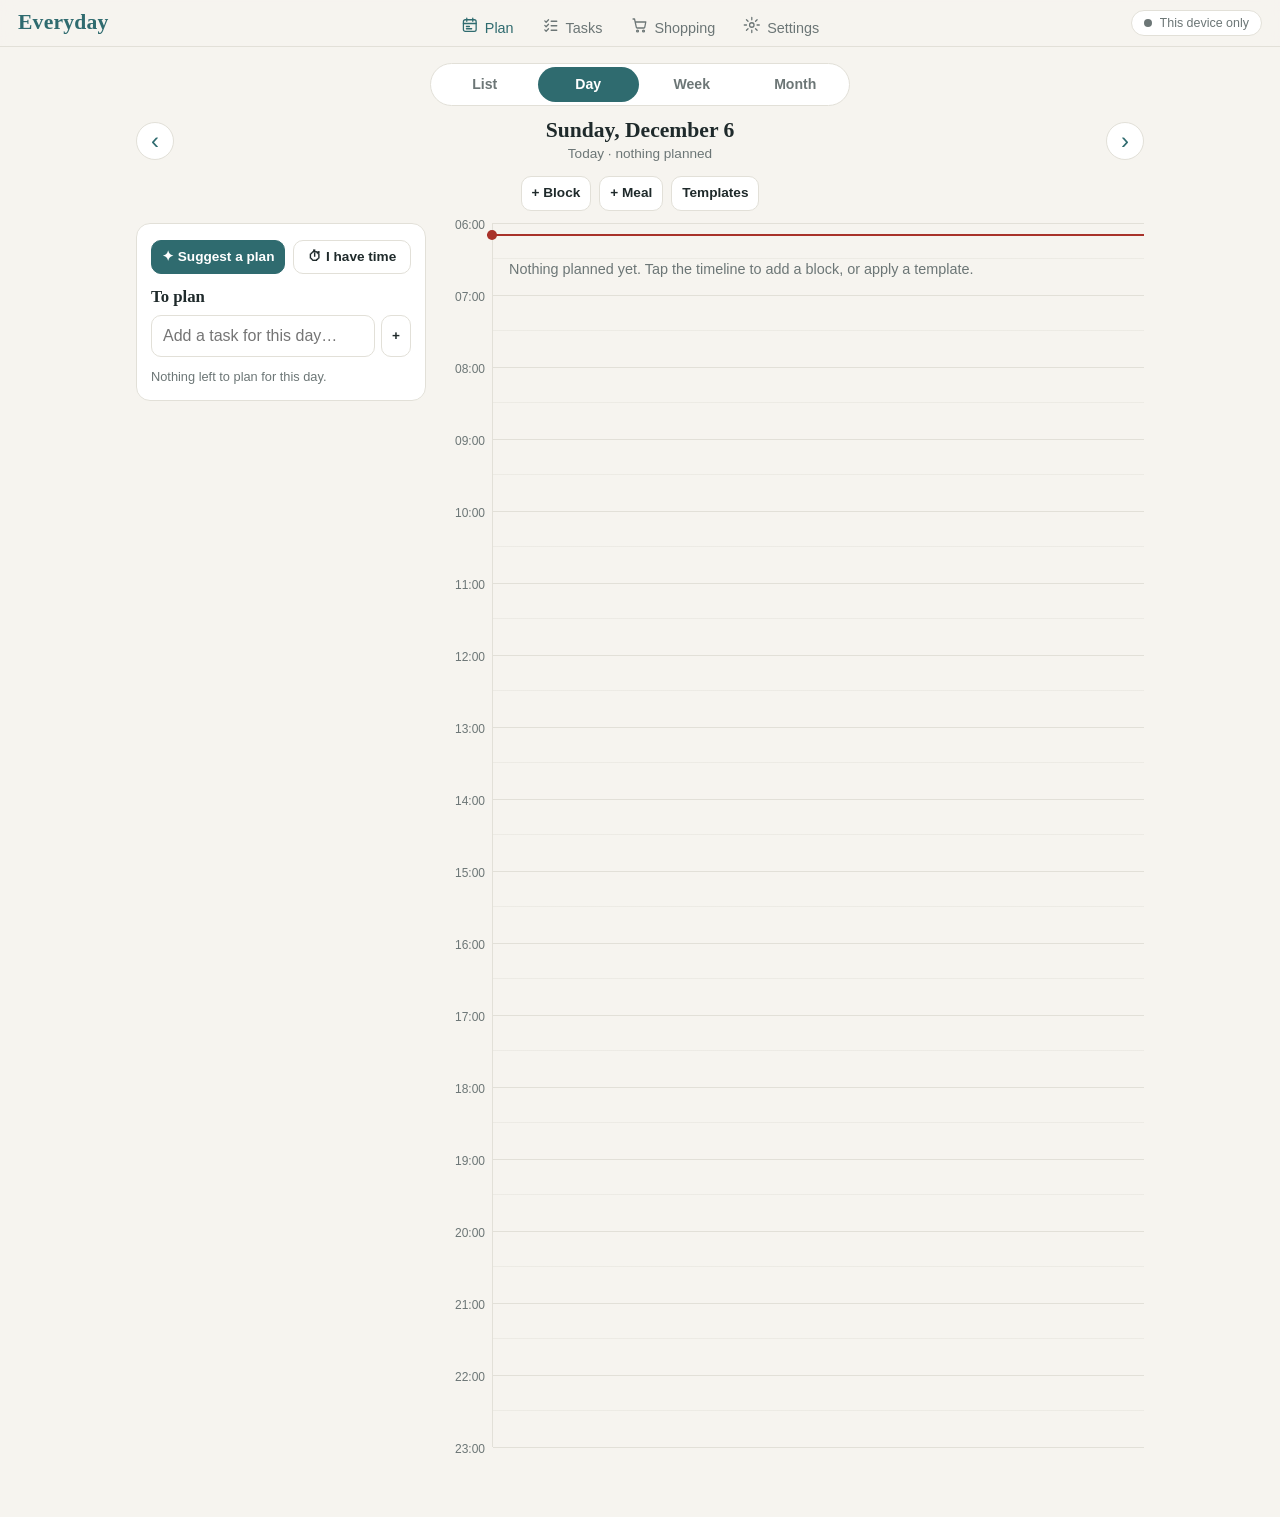
==== index.html @ 42260948 "Add files via upload" ====
<!DOCTYPE html>
<html lang="en">
<head>
  <meta charset="utf-8">
  <meta name="viewport" content="width=device-width, initial-scale=1, viewport-fit=cover">
  <title>Everyday</title>
  <meta name="theme-color" content="#2f6b6f">
  <meta name="mobile-web-app-capable" content="yes">
  <meta name="apple-mobile-web-app-capable" content="yes">
  <meta name="apple-mobile-web-app-title" content="Everyday">
  <link rel="manifest" href="manifest.webmanifest">
  <link rel="icon" href="icons/icon.svg" type="image/svg+xml">
  <link rel="apple-touch-icon" href="icons/apple-touch-icon.png">
  <link rel="stylesheet" href="css/style.css">
</head>
<body>
  <header class="top">
    <h1 id="app-title">Everyday</h1>
    <button id="sync" class="sync local" type="button"><span class="dot"></span><span id="sync-label"></span></button>
  </header>

  <main id="view"></main>

  <nav class="tabs">
    <a href="#/plan" data-tab="plan"><span class="ico" aria-hidden="true">
      <svg viewBox="0 0 24 24"><rect x="3.5" y="5" width="17" height="15.5" rx="2.5"/><path d="M3.5 10h17M8 3v4M16 3v4M7.5 14h4M7.5 17h7"/></svg></span><span class="label"></span></a>
    <a href="#/tasks" data-tab="tasks"><span class="ico" aria-hidden="true">
      <svg viewBox="0 0 24 24"><path d="m4 6.5 1.8 1.8L9 5M4 12.5l1.8 1.8L9 11M4 18.5l1.8 1.8L9 17M12.5 7h7.5M12.5 13h7.5M12.5 19h7.5"/></svg></span><span class="label"></span></a>
    <a href="#/shop" data-tab="shop"><span class="ico" aria-hidden="true">
      <svg viewBox="0 0 24 24"><path d="M3 4h2l2.4 11.2a1 1 0 0 0 1 .8h9.2a1 1 0 0 0 1-.8L20 8H6.2"/><circle cx="9" cy="20" r="1.3"/><circle cx="17" cy="20" r="1.3"/></svg><span class="count" id="shop-count" hidden></span></span><span class="label"></span></a>
    <a href="#/settings" data-tab="settings"><span class="ico" aria-hidden="true">
      <svg viewBox="0 0 24 24"><circle cx="12" cy="12" r="3"/><path d="M12 2v3M12 19v3M2 12h3M19 12h3M4.9 4.9l2.1 2.1M17 17l2.1 2.1M4.9 19.1 7 17M17 7l2.1-2.1"/></svg></span><span class="label"></span></a>
  </nav>

  <dialog id="modal"></dialog>
  <div id="toast" role="status" aria-live="polite"></div>

  <script type="module" src="js/app.js"></script>
</body>
</html>
---- css/style.css ----
:root {
  --bg: #f6f4ef;
  --surface: #ffffff;
  --ink: #1f2a2b;
  --muted: #6c7676;
  --line: #e2e0d8;
  --accent: #2f6b6f;
  --accent-ink: #ffffff;
  --accent-soft: #dcebea;
  --green: #3f8f5a;
  --warn: #c98a12;
  --danger: #a8322a;
  --radius: 14px;
  --serif: "Iowan Old Style", "Palatino Linotype", Palatino, Georgia, serif;
  --sans: -apple-system, BlinkMacSystemFont, "Segoe UI", Roboto, "Helvetica Neue", Arial, sans-serif;
  --nav-h: 64px;
}

@media (prefers-color-scheme: dark) {
  :root {
    --bg: #151a1b; --surface: #1f2627; --ink: #e9eeec; --muted: #94a09f; --line: #313b3c;
    --accent: #6fb7b4; --accent-ink: #102021; --accent-soft: #23393a; --green: #7cc28f;
  }
}

* { box-sizing: border-box; }
html { -webkit-text-size-adjust: 100%; }
body {
  margin: 0; background: var(--bg); color: var(--ink); font: 16px/1.5 var(--sans);
  padding-bottom: calc(var(--nav-h) + env(safe-area-inset-bottom) + 16px);
}
a { color: var(--accent); }
h1, h2 { font-family: var(--serif); font-weight: 600; line-height: 1.2; }
h1 { font-size: 1.7rem; margin: .4rem 0 .6rem; }
h2 { font-size: 1.2rem; margin: 1.6rem 0 .6rem; }

/* header */
.top {
  position: sticky; top: 0; z-index: 5; display: flex; align-items: center; justify-content: space-between;
  padding: calc(env(safe-area-inset-top) + 10px) 18px 10px; background: color-mix(in srgb, var(--bg) 92%, transparent);
  backdrop-filter: blur(8px); border-bottom: 1px solid var(--line);
}
.top h1 { margin: 0; font-size: 1.35rem; color: var(--accent); letter-spacing: .01em; }
.sync {
  display: inline-flex; align-items: center; gap: 8px; border: 1px solid var(--line); background: var(--surface);
  color: var(--muted); border-radius: 999px; padding: 5px 12px; font-size: .78rem; cursor: pointer; max-width: 60vw;
}
#sync-label { white-space: nowrap; overflow: hidden; text-overflow: ellipsis; }
.sync .dot { width: 8px; height: 8px; border-radius: 50%; background: var(--muted); flex: none; }
.sync.synced .dot { background: var(--green); }
.sync.pending .dot { background: var(--warn); }
.sync.syncing .dot { background: var(--accent); animation: pulse 1s infinite; }
.sync.error .dot { background: var(--danger); }
.sync.offline .dot { background: var(--muted); }
@keyframes pulse { 50% { opacity: .3; } }

main { max-width: 1040px; margin: 0 auto; padding: 14px 16px; }

/* bottom tabs */
.tabs {
  position: fixed; bottom: 0; left: 0; right: 0; z-index: 5; display: flex; justify-content: space-around;
  height: calc(var(--nav-h) + env(safe-area-inset-bottom)); padding-bottom: env(safe-area-inset-bottom);
  background: var(--surface); border-top: 1px solid var(--line);
}
.tabs a {
  flex: 1; display: flex; flex-direction: column; align-items: center; justify-content: center; gap: 2px;
  color: var(--muted); text-decoration: none; font-size: .72rem;
}
.tabs a.active { color: var(--accent); }
.tabs svg { width: 24px; height: 24px; fill: none; stroke: currentColor; stroke-width: 1.7; stroke-linecap: round; stroke-linejoin: round; }
@media (min-width: 1100px) {
  .tabs { top: 0; bottom: auto; left: 50%; right: auto; transform: translateX(-50%); height: 57px; background: transparent; border: 0; gap: 4px; padding: 0; }
  .sync { max-width: 260px; }
  .tabs a { flex-direction: row; gap: 6px; font-size: .9rem; padding: 0 12px; }
  .tabs svg { width: 18px; height: 18px; }
  body { padding-bottom: 32px; }
}

/* controls */
input, select, textarea {
  font: inherit; color: inherit; width: 100%; padding: 11px 13px; border-radius: 10px;
  border: 1px solid var(--line); background: var(--surface);
}
input:focus, select:focus, textarea:focus { outline: 2px solid color-mix(in srgb, var(--accent) 50%, transparent); border-color: var(--accent); }
textarea { resize: vertical; }
.btn {
  display: inline-flex; align-items: center; justify-content: center; gap: 6px; font: inherit; font-weight: 600;
  padding: 10px 16px; border-radius: 10px; border: 1px solid var(--line); background: var(--surface); color: var(--ink);
  text-decoration: none; cursor: pointer; white-space: nowrap;
}
.btn.primary { background: var(--accent); border-color: var(--accent); color: var(--accent-ink); }
.btn.danger { color: var(--danger); }
.btn.ghost { background: transparent; border-color: transparent; color: var(--muted); }
.btn.small { padding: 6px 10px; font-size: .85rem; }
.btn:active, .round:active { transform: scale(.97); }
.round {
  width: 38px; height: 38px; border-radius: 50%; border: 1px solid var(--line); background: var(--surface);
  font-size: 1.25rem; line-height: 1; color: var(--accent); cursor: pointer;
}
.icon { border: 0; background: none; color: var(--muted); font-size: 1.4rem; padding: 4px 10px; cursor: pointer; }
.row { display: flex; gap: 8px; margin: 12px 0; }
.row input { flex: 1; }
.button-row { display: flex; flex-wrap: wrap; gap: 8px; margin: 16px 0; }
.button-row.subtle { margin-top: 32px; padding-top: 16px; border-top: 1px solid var(--line); }
.hint { color: var(--muted); font-size: .88rem; }
.empty { color: var(--muted); text-align: center; padding: 32px 12px; }
.badge { display: inline-block; font-size: .72rem; padding: 1px 8px; border-radius: 999px; background: var(--accent-soft); color: var(--accent); vertical-align: middle; }
.badge.warn { background: color-mix(in srgb, var(--warn) 18%, transparent); color: var(--warn); }
small { color: var(--muted); }


/* lists */
.list { list-style: none; padding: 0; margin: 0 0 12px; background: var(--surface); border: 1px solid var(--line); border-radius: var(--radius); }
.list li { display: flex; align-items: center; justify-content: space-between; border-bottom: 1px solid var(--line); min-height: 52px; }
.list li:last-child { border-bottom: 0; }
.list label { flex: 1; display: flex; align-items: center; gap: 12px; padding: 10px 14px; cursor: pointer; }
.list input[type=checkbox] { width: 22px; height: 22px; flex: none; accent-color: var(--accent); }
.list .item-text small { display: block; font-size: .78rem; }
.list.done .item-text { text-decoration: line-through; color: var(--muted); }
.list.done .q { color: var(--muted); }

.list li.pad, .list .pad { padding: 12px 14px; }
.list li > .btn { margin-right: 10px; }
.tasks li { justify-content: flex-start; padding-left: 14px; }
.tasks li > input[type=checkbox] { width: 22px; height: 22px; flex: none; accent-color: var(--accent); margin: 0; }
.task-main { flex: 1; text-align: left; border: 0; background: none; font: inherit; color: inherit; padding: 10px 14px; cursor: pointer; min-height: 52px; }
.task-main .item-text small, .list .item-text small { display: block; font-size: .8rem; color: var(--muted); }
.tasks.done .item-text { text-decoration: line-through; color: var(--muted); }
.prio { color: var(--danger); font-weight: 700; }
.late { color: var(--danger); }
.cat { display: inline-flex; align-items: center; gap: 5px; }
.cat::before { content: ""; width: 9px; height: 9px; border-radius: 50%; background: var(--c); }
h2 small { font-family: var(--sans); font-weight: 400; color: var(--muted); font-size: .85rem; }

/* day header */
.day-head { display: flex; align-items: center; gap: 10px; margin: 4px 0 8px; position: relative; }
.day-head .round { display: grid; place-items: center; text-decoration: none; flex: none; font-size: 1.5rem; }
.day-title { flex: 1; min-width: 0; border: 0; background: none; color: inherit; text-align: center; cursor: pointer; padding: 4px; font: inherit; }
.day-name { display: block; font: 600 1.35rem/1.2 var(--serif); }
.day-title small { display: block; font-size: .85rem; }
#day-picker { position: absolute; left: 50%; top: 100%; width: 1px; height: 1px; opacity: 0; pointer-events: none; padding: 0; border: 0; }
.day-actions { display: flex; gap: 8px; justify-content: center; flex-wrap: wrap; margin-bottom: 12px; }

/* planner layout: tasks beside the timeline on wide screens, above it on phones */
.plan-layout { display: grid; grid-template-columns: 1fr; gap: 14px; }
@media (min-width: 900px) {
  .plan-layout { grid-template-columns: 290px 1fr; align-items: start; }
  .to-plan { position: sticky; top: 76px; max-height: calc(100vh - 96px); overflow: auto; }
}
.to-plan { background: var(--surface); border: 1px solid var(--line); border-radius: var(--radius); padding: 4px 14px 10px; }
.to-plan h2 { margin: .8rem 0 .5rem; font-size: 1.05rem; }
.to-plan .hint { font-size: .8rem; margin: 8px 0 4px; }
.row.tight { margin: 6px 0 10px; gap: 6px; }
.row.tight input { padding: 8px 11px; }
.sub { font-size: .78rem; color: var(--muted); text-transform: uppercase; letter-spacing: .05em; margin: 10px 0 6px; }
.chips { display: flex; flex-wrap: wrap; gap: 6px; }
@media (max-width: 899px) {
  .chips { flex-wrap: nowrap; overflow-x: auto; padding-bottom: 4px; scrollbar-width: thin; }
}
.chip {
  display: inline-flex; align-items: center; gap: 7px; max-width: 100%; flex: none; padding: 7px 11px; border-radius: 999px;
  border: 1px solid var(--line); background: var(--bg); color: var(--ink); font: inherit; font-size: .88rem; cursor: grab;
  touch-action: pan-x pan-y; user-select: none; -webkit-user-select: none; -webkit-touch-callout: none;
}
.chip-dot { width: 9px; height: 9px; border-radius: 50%; background: var(--c); flex: none; }
.chip-title { white-space: nowrap; overflow: hidden; text-overflow: ellipsis; max-width: 16em; }
.chip small { font-size: .75rem; }
.chip.lifted, .chip.dragging { box-shadow: 0 6px 18px rgba(0,0,0,.18); border-color: var(--c); }
.chip.dropping { opacity: .5; }

/* timeline */
.timeline {
  position: relative; margin-left: 52px; border-left: 1px solid var(--line); cursor: copy;
  background: repeating-linear-gradient(to bottom, transparent 0, transparent 35px, color-mix(in srgb, var(--line) 45%, transparent) 35px, color-mix(in srgb, var(--line) 45%, transparent) 36px, transparent 36px, transparent 72px);
  margin-bottom: 24px;
}
.hour { position: absolute; left: 0; right: 0; border-top: 1px solid var(--line); pointer-events: none; }
.hour span { position: absolute; left: -52px; top: -.62em; width: 44px; text-align: right; font-size: .75rem; color: var(--muted); font-variant-numeric: tabular-nums; }
.now { position: absolute; left: -6px; right: 0; border-top: 2px solid var(--danger); z-index: 3; pointer-events: none; }
.now::before { content: ""; position: absolute; left: 0; top: -6px; width: 10px; height: 10px; border-radius: 50%; background: var(--danger); }
.tl-empty { position: absolute; top: 36px; left: 16px; right: 16px; color: var(--muted); font-size: .9rem; pointer-events: none; }
.block {
  position: absolute; z-index: 2; display: flex; gap: 6px; align-items: flex-start; overflow: hidden; cursor: pointer;
  padding: 4px 8px 4px 6px; border-radius: 8px; border-left: 4px solid var(--c);
  background: color-mix(in srgb, var(--c) 16%, var(--surface)); color: var(--ink);
  box-shadow: 0 1px 2px rgba(0,0,0,.06); touch-action: pan-y; user-select: none; -webkit-user-select: none; -webkit-touch-callout: none;
}
.block.short { align-items: center; padding-top: 0; padding-bottom: 0; }
.block.short .blk-body { display: flex; gap: 8px; align-items: baseline; }
.block .blk-check { width: 18px; height: 18px; margin: 2px 0 0; flex: none; accent-color: var(--c); cursor: pointer; }
.block.short .blk-check { margin: 0; width: 15px; height: 15px; }
.blk-body { min-width: 0; flex: 1; line-height: 1.25; }
.blk-title { font-weight: 600; font-size: .9rem; white-space: nowrap; overflow: hidden; text-overflow: ellipsis; }
.blk-time { font-size: .74rem; color: var(--muted); font-variant-numeric: tabular-nums; white-space: nowrap; }
.block.done { background: color-mix(in srgb, var(--c) 7%, var(--surface)); }
.block.done .blk-title { text-decoration: line-through; color: var(--muted); }
.block .resize { position: absolute; left: 0; right: 0; bottom: 0; height: 9px; cursor: ns-resize; touch-action: none; }
.block .resize::after { content: ""; position: absolute; left: 50%; bottom: 3px; width: 22px; height: 3px; margin-left: -11px; border-radius: 2px; background: var(--c); opacity: 0; transition: opacity .15s; }
.block:hover .resize::after { opacity: .6; }
@media (hover: none) { .block .resize { height: 14px; } .block .resize::after { opacity: .45; } }
.block.lifted, .block.dragging { z-index: 6; box-shadow: 0 8px 24px rgba(0,0,0,.22); }
.block.ghost { left: 1px; right: 3px; z-index: 6; opacity: .85; pointer-events: none; border-style: dashed; border-left-style: solid; }
body.is-dragging { cursor: grabbing; user-select: none; -webkit-user-select: none; }

/* template weekday pills */
.days { display: flex; flex-wrap: wrap; gap: 6px; }
.day-pill { margin: 0 !important; }
.day-pill input { position: absolute; opacity: 0; width: 1px; height: 1px; }
.day-pill span { display: inline-block; min-width: 3.2em; text-align: center; padding: 6px 10px; border-radius: 999px; border: 1px solid var(--line); background: var(--surface); color: var(--ink); font-weight: 500; cursor: pointer; text-transform: capitalize; }
.day-pill input:checked + span { background: var(--accent); border-color: var(--accent); color: var(--accent-ink); }
.day-pill input:focus-visible + span { outline: 2px solid var(--accent); outline-offset: 2px; }
.field-label { font-size: .9rem; font-weight: 600; color: var(--muted); margin: 12px 0 6px; }
.form .three { display: grid; grid-template-columns: minmax(0, 1.3fr) minmax(0, 1fr) minmax(0, 1fr); gap: 8px; }
.form .three input, .form .three select, .form .two input, .form .two select { min-width: 0; }
@media (max-width: 520px) { .form .three { grid-template-columns: minmax(0, 1fr) minmax(0, 1fr); } .form .three label:first-child { grid-column: 1 / -1; } }
.form .three label { margin: 6px 0; }
.form input[type=color] { padding: 4px; height: 44px; }

/* forms + dialog */
.form label { display: block; margin: 12px 0; font-size: .9rem; font-weight: 600; color: var(--muted); }
.form label input, .form label select, .form label textarea { margin-top: 5px; color: var(--ink); font-weight: 400; }
.form label small { display: block; font-weight: 400; margin-top: 4px; }
.form .two { display: grid; grid-template-columns: 1fr 1fr; gap: 10px; }
.form .two label { margin: 6px 0; }
label.check { display: flex; align-items: flex-start; gap: 10px; color: var(--ink); font-weight: 400; margin: 8px 0; }
label.check input { width: 20px; height: 20px; margin: 2px 0 0; flex: none; accent-color: var(--accent); }
label.check small { display: block; }
.plan { list-style: none; padding: 0; margin: 0; max-height: 50vh; overflow: auto; border-top: 1px solid var(--line); }
.plan li { border-bottom: 1px solid var(--line); }
.conn.good { color: var(--green); }
.conn.bad { color: var(--danger); }

dialog {
  width: min(520px, calc(100vw - 24px)); max-height: calc(100vh - 40px); border: 0; border-radius: 18px;
  padding: 6px 20px 10px; background: var(--bg); color: var(--ink); box-shadow: 0 20px 60px rgba(0,0,0,.25);
}
dialog::backdrop { background: rgba(15, 25, 25, .45); }
dialog h2 { margin-top: 1rem; }

#toast {
  position: fixed; left: 50%; bottom: calc(var(--nav-h) + env(safe-area-inset-bottom) + 14px); transform: translate(-50%, 20px);
  background: var(--ink); color: var(--bg); padding: 10px 16px; border-radius: 10px; font-size: .9rem;
  opacity: 0; pointer-events: none; transition: .25s; z-index: 20; max-width: calc(100vw - 32px);
}
#toast.show { opacity: 1; transform: translate(-50%, 0); }


/* keep the tick box clickable on short blocks */
.block .blk-check { position: relative; z-index: 1; }
.block.short .resize { height: 5px; }
.block.short .resize::after { display: none; }
@media (hover: none) { .block .resize::after { opacity: .3; } }

/* ---------- smart planning ---------- */
.smart-row { display: flex; flex-wrap: wrap; gap: 8px; margin: 12px 0 4px; }
.smart-row .btn { flex: 1; }
.notice {
  display: flex; flex-wrap: wrap; align-items: center; justify-content: space-between; gap: 8px; padding: 8px 12px; margin: 0 0 10px 52px;
  border-radius: 10px; background: var(--surface); border: 1px solid var(--line); font-size: .9rem;
}
.notice.warn { border-color: color-mix(in srgb, var(--danger) 35%, var(--line)); background: color-mix(in srgb, var(--danger) 6%, var(--surface)); display: block; }
.notice-head { border: 0; background: none; font: inherit; font-weight: 600; color: var(--danger); cursor: pointer; padding: 2px 0; width: 100%; text-align: left; display: flex; justify-content: space-between; }
.notice ul { list-style: none; margin: 6px 0 2px; padding: 0; }
.notice li { display: flex; align-items: center; gap: 8px; padding: 6px 0; border-top: 1px solid var(--line); }
.notice li span { flex: 1; }
.block.conflict { box-shadow: 0 0 0 2px color-mix(in srgb, var(--danger) 70%, transparent); }
.warn-ico { color: var(--danger); }
.mini-badge { display: inline-block; font-size: .7rem; font-weight: 600; padding: 0 6px; border-radius: 999px; background: color-mix(in srgb, var(--c) 22%, var(--surface)); color: var(--ink); vertical-align: 1px; }
.block.k-prep { border-left-style: dashed; background: color-mix(in srgb, var(--c) 9%, var(--surface)); }
.block.k-prep .blk-title { font-weight: 500; }
.block.ghost.suggestion { z-index: 1; border: 2px dashed var(--c); border-left-width: 4px; background: color-mix(in srgb, var(--c) 10%, transparent); opacity: 1; }
.sugg li { justify-content: flex-start; }
.sugg b { font-variant-numeric: tabular-nums; color: var(--accent); margin-right: 4px; }
.sugg li > .btn { flex: none; }
.to-plan .list { margin-top: 8px; }
.to-plan .list label { padding: 8px 10px; gap: 10px; }
.checklist li label { padding: 8px 14px; }
.checklist li.got .item-text { text-decoration: line-through; color: var(--muted); }
.prep-add { display: grid; grid-template-columns: minmax(0, 1fr) auto auto auto; gap: 6px; align-items: center; margin-bottom: 8px; }
.prep-add input, .prep-add select { padding: 8px 10px; min-width: 0; }
@media (max-width: 520px) { .prep-add { grid-template-columns: minmax(0, 1fr) minmax(0, 1fr); } .prep-add input { grid-column: 1 / -1; } .prep-add .btn { grid-column: 1 / -1; } }
.pill { border: 1px solid var(--line); background: var(--surface); color: var(--ink); border-radius: 999px; padding: 6px 12px; font: inherit; font-weight: 500; cursor: pointer; }
.pill.on { background: var(--accent); border-color: var(--accent); color: var(--accent-ink); }
.helper-dot { width: 22px; text-align: center; color: var(--muted); flex: none; }
.btn[disabled] { opacity: .45; cursor: default; }
@media (max-width: 899px) { .notice { margin-left: 0; } }

/* ---------- connections + calendar ---------- */
.conn-card { background: var(--surface); border: 1px solid var(--line); border-radius: var(--radius); padding: 12px 14px 4px; margin-bottom: 8px; }
.conn-main { display: flex; gap: 10px; align-items: flex-start; }
.conn-main small { display: block; color: var(--muted); font-size: .82rem; }
.ok-dot { width: 10px; height: 10px; border-radius: 50%; background: var(--green); flex: none; margin-top: 7px; }
.ok-dot.bad { background: var(--danger); }
.conn-card .button-row { margin: 10px 0; }
.steps { padding-left: 1.3em; color: var(--ink); font-size: .9rem; }
.steps li { margin-bottom: .5em; }
.block.event {
  cursor: pointer; border-left-width: 3px; background: repeating-linear-gradient(135deg, color-mix(in srgb, var(--c) 12%, var(--surface)) 0 8px, color-mix(in srgb, var(--c) 18%, var(--surface)) 8px 16px);
  padding-left: 8px;
}
.block.event.free { opacity: .6; border-left-style: dotted; }
.block.event .blk-time { white-space: nowrap; overflow: hidden; text-overflow: ellipsis; }
.allday { display: flex; flex-wrap: wrap; gap: 6px; margin: 0 0 10px 52px; }
.allday-chip { border: 0; border-left: 3px solid var(--c); background: color-mix(in srgb, var(--c) 15%, var(--surface)); color: var(--ink); border-radius: 6px; padding: 4px 10px; font: inherit; font-size: .85rem; cursor: pointer; }
@media (max-width: 899px) { .allday { margin-left: 0; } }

/* ---------- recipes ---------- */
body:not(.has-recipes) .tabs a[data-tab=recipes] { display: none; }
.pills { display: flex; flex-wrap: wrap; gap: 6px; margin-bottom: 4px; }
@media (max-width: 899px) { .pills { flex-wrap: nowrap; overflow-x: auto; padding-bottom: 4px; } .pills > * { flex: none; } }
.pills .pill { font-size: .86rem; padding: 5px 11px; white-space: nowrap; }
.rec-more { margin: 10px 0 0; align-items: center; }
.mini-select { width: auto; padding: 5px 10px; border-radius: 999px; font-size: .86rem; }
.linkish { border: 0; background: none; color: var(--accent); font: inherit; padding: 0; cursor: pointer; text-decoration: underline; }
.cards { display: grid; grid-template-columns: repeat(auto-fill, minmax(170px, 1fr)); gap: 12px; }
.card { display: flex; flex-direction: column; background: var(--surface); border: 1px solid var(--line); border-radius: var(--radius); overflow: hidden; color: inherit; text-align: left; padding: 0; font: inherit; cursor: pointer; }
.thumb { position: relative; aspect-ratio: 4/3; background: var(--accent-soft); display: grid; place-items: center; }
.thumb > span:not(.stock) { font: 600 2.2rem var(--serif); color: var(--accent); opacity: .5; }
.thumb img { position: absolute; inset: 0; z-index: 1; width: 100%; height: 100%; object-fit: cover; }
.stock { position: absolute; z-index: 2; right: 8px; top: 8px; font-size: .72rem; font-weight: 600; padding: 2px 8px; border-radius: 999px; background: var(--surface); }
.stock.ok { color: var(--green); }
.stock.miss { color: var(--warn); }
.card-body { padding: 9px 12px 12px; }
.card-title { font-weight: 600; line-height: 1.3; }
.card-meta { color: var(--muted); font-size: .8rem; margin-top: 2px; }
.card-tags { display: flex; flex-wrap: wrap; gap: 4px; margin-top: 6px; }
.card-tags span { font-size: .72rem; color: var(--accent); background: var(--accent-soft); border-radius: 999px; padding: 1px 7px; }
.rec-hero { margin: 14px 0 0; aspect-ratio: 16/9; border-radius: 12px; overflow: hidden; background: var(--accent-soft); }
.rec-hero img { width: 100%; height: 100%; object-fit: cover; }
.servings-row { display: flex; align-items: center; justify-content: center; gap: 16px; margin: 8px 0 12px; }
.ing li { display: flex; align-items: center; gap: 10px; padding: 8px 14px; min-height: 0; justify-content: flex-start; }
.ing .q { min-width: 5.5em; font-weight: 600; color: var(--accent); font-variant-numeric: tabular-nums; }
.ing .item-text { flex: 1; }
.ing .mark { font-weight: 700; }
.ing li.have .mark { color: var(--green); }
.ing li.need .mark { color: var(--warn); }
.steps-box { margin: 10px 0; }
.steps-box summary { cursor: pointer; font-weight: 600; color: var(--muted); }
.steps-box ol { padding-left: 1.3em; }
.steps-box li { margin-bottom: .6em; }
.back { display: inline-block; text-decoration: none; color: var(--muted); margin-bottom: 4px; }

/* ---------- view switcher ---------- */
.view-switch { display: flex; gap: 2px; padding: 3px; margin: 2px auto 8px; max-width: 420px; background: var(--surface); border: 1px solid var(--line); border-radius: 999px; }
.view-switch button { flex: 1; border: 0; background: none; color: var(--muted); font: inherit; font-size: .88rem; font-weight: 600; padding: 7px 8px; border-radius: 999px; cursor: pointer; }
.view-switch button.on { background: var(--accent); color: var(--accent-ink); }

/* outcomes */
.block.failed .blk-title { text-decoration: line-through; color: var(--muted); }
.mini-badge.bad { background: color-mix(in srgb, var(--danger) 20%, var(--surface)); color: var(--danger); }
.block.k-followup { border-left-style: dashed; }

/* ---------- week ---------- */
.week { --gut: 44px; }
.week-head, .week-allday { display: grid; grid-template-columns: var(--gut) repeat(7, minmax(0, 1fr)); gap: 2px; position: sticky; top: 57px; z-index: 4; background: var(--bg); }
.week-allday { position: static; margin-bottom: 4px; }
.week-allday .allday-chip { display: block; width: 100%; margin-bottom: 2px; font-size: .7rem; padding: 2px 4px; white-space: nowrap; overflow: hidden; text-overflow: ellipsis; text-align: left; }
.wk-day { border: 0; background: none; font: inherit; color: var(--muted); padding: 6px 0; cursor: pointer; display: flex; flex-direction: column; align-items: center; border-radius: 10px; }
.wk-day span { font-size: .72rem; text-transform: capitalize; }
.wk-day b { font-size: 1.05rem; color: var(--ink); }
.wk-day.today b { background: var(--accent); color: var(--accent-ink); border-radius: 999px; min-width: 1.9em; padding: 0 4px; }
.week-body { display: grid; grid-template-columns: var(--gut) repeat(7, minmax(0, 1fr)); gap: 2px; margin-bottom: 24px; }
.wk-hours { position: relative; }
.wk-hours span { position: absolute; right: 6px; transform: translateY(-.6em); font-size: .68rem; color: var(--muted); font-variant-numeric: tabular-nums; }
.timeline.wk-col { margin: 0; border-left: 1px solid var(--line); }
.timeline.wk-col.today { background-color: color-mix(in srgb, var(--accent) 4%, transparent); }
.wk-col .block { padding: 2px 4px; gap: 3px; border-left-width: 3px; border-radius: 5px; }
.wk-col .block .blk-check { display: none; }
.wk-col .blk-title { font-size: .72rem; white-space: normal; line-height: 1.15; overflow: hidden; }
.wk-col .blk-time { font-size: .62rem; }
.wk-col .block.short .blk-time { display: none; }
.wk-col .mini-badge { display: none; }
.wk-col .now::before { display: none; }
@media (min-width: 900px) { .week { --gut: 52px; } .wk-col .blk-title { font-size: .8rem; } }

/* ---------- month ---------- */
.m-head { display: grid; grid-template-columns: repeat(7, minmax(0, 1fr)); text-align: center; font-size: .75rem; color: var(--muted); text-transform: capitalize; margin-bottom: 4px; }
.m-grid { display: grid; grid-template-columns: repeat(7, minmax(0, 1fr)); gap: 3px; margin-bottom: 24px; }
.m-cell { min-height: 84px; display: flex; flex-direction: column; gap: 2px; align-items: stretch; text-align: left; padding: 4px; border: 1px solid var(--line); border-radius: 8px; background: var(--surface); color: var(--ink); font: inherit; cursor: pointer; overflow: hidden; }
.m-cell.other { opacity: .45; }
.m-cell.today { border-color: var(--accent); box-shadow: inset 0 0 0 1px var(--accent); }
.m-num { font-size: .8rem; font-weight: 700; }
.m-cell.today .m-num { color: var(--accent); }
.m-item { font-size: .66rem; line-height: 1.25; white-space: nowrap; overflow: hidden; text-overflow: ellipsis; border-left: 2px solid var(--c); padding-left: 3px; }
.m-item i { font-style: normal; color: var(--muted); }
.m-item.done { text-decoration: line-through; color: var(--muted); }
.m-more { font-size: .64rem; color: var(--muted); }
@media (min-width: 900px) { .m-cell { min-height: 110px; } .m-item { font-size: .75rem; } }

/* ---------- list (agenda) ---------- */
.agenda { max-width: 760px; margin: 0 auto 24px; }
.ag-day h2 { display: flex; align-items: baseline; gap: 8px; flex-wrap: wrap; margin: 1.2rem 0 .5rem; }
.ag-day h2 .linkish { text-transform: capitalize; }
.ag-day.today h2 .linkish { color: var(--accent); }
.linkish.plain { text-decoration: none; color: inherit; font: inherit; }
.ag-empty { margin: 0 0 4px 4px; }
.ag-list { list-style: none; margin: 0; padding: 0; background: var(--surface); border: 1px solid var(--line); border-radius: var(--radius); overflow: hidden; }
.ag-row { display: flex; flex-wrap: wrap; align-items: center; gap: 10px; padding: 0 12px 0 0; border-bottom: 1px solid var(--line); border-left: 4px solid var(--c); }
.ag-row:last-child { border-bottom: 0; }
.ag-check { width: 20px; height: 20px; margin: 0 0 0 10px; flex: none; accent-color: var(--c); }
span.ag-check { display: inline-block; }
.ag-main { flex: 1; min-width: 0; display: flex; gap: 12px; align-items: baseline; border: 0; background: none; font: inherit; color: inherit; text-align: left; padding: 11px 0; cursor: pointer; }
.ag-time { flex: none; width: 6.8em; font-size: .82rem; font-weight: 600; color: var(--muted); font-variant-numeric: tabular-nums; }
.ag-text { min-width: 0; flex: 1; }
.ag-title { display: block; font-weight: 600; }
.ag-text small { display: block; color: var(--muted); font-size: .8rem; margin-top: 1px; }
.ag-row.done .ag-title, .ag-row.failed .ag-title { text-decoration: line-through; color: var(--muted); }
.ag-row.event { background: repeating-linear-gradient(135deg, transparent 0 10px, color-mix(in srgb, var(--c) 5%, transparent) 10px 20px); }
.ag-row.due .ag-time { color: var(--warn); }
.ag-row.conflict { box-shadow: inset 0 0 0 2px color-mix(in srgb, var(--danger) 50%, transparent); }
.ag-row > .btn { flex: none; }
.ag-details { flex-basis: 100%; padding: 0 0 12px 40px; }
.ag-details .checklist { margin: 6px 0; }
.ag-details .button-row { margin: 8px 0 0; }
.ag-recipes { list-style: none; padding: 0; margin: 6px 0; display: flex; flex-wrap: wrap; gap: 8px; }
.ag-recipes li { display: flex; align-items: center; gap: 8px; background: var(--bg); border-radius: 10px; padding: 4px 10px 4px 4px; font-size: .88rem; }
.ag-recipes img { width: 34px; height: 34px; border-radius: 8px; object-fit: cover; }
.ag-note { font-style: italic; }
.notes { white-space: pre-wrap; margin: 6px 0; }
@media (max-width: 520px) { .ag-time { width: 5.6em; font-size: .76rem; } .ag-main { gap: 8px; } }

/* ---------- rules ---------- */
.rule { border: 1px solid var(--line); border-radius: 12px; padding: 8px 10px; margin: 8px 0; background: var(--surface); }
.rule-line { display: flex; align-items: center; gap: 6px; margin: 4px 0; flex-wrap: wrap; }
.rule-line > span { font-size: .85rem; font-weight: 600; color: var(--muted); }
.rule-line select, .rule-line input { width: auto; flex: 1; min-width: 0; padding: 7px 9px; }
.rule-line .icon { margin-left: auto; font-size: 1rem; }
.rule.is-groceries .rt-task { display: none; }

/* ---------- meal dialog + recipe picker ---------- */
.meal-types { margin: 4px 0 8px; }
.meal-recipes { list-style: none; padding: 0; margin: 6px 0 8px; display: flex; flex-direction: column; gap: 8px; }
.meal-recipes li { display: flex; align-items: center; gap: 12px; background: var(--surface); border: 1px solid var(--line); border-radius: 14px; padding: 6px 6px 6px 6px; }
.mr-photo { width: 56px; height: 56px; border-radius: 10px; object-fit: cover; flex: none; }
.mr-photo.ph { display: grid; place-items: center; background: var(--accent-soft); color: var(--accent); font: 600 1.4rem var(--serif); }
.mr-text { flex: 1; min-width: 0; font-weight: 600; }
.mr-text small { display: block; font-weight: 400; color: var(--muted); }
.add-recipe { width: 100%; border-style: dashed; color: var(--accent); }

dialog.sheet { width: min(860px, 100vw); max-width: 100vw; height: min(94vh, 980px); max-height: 100vh; padding: 0; border-radius: 22px; }
@media (max-width: 600px) { dialog.sheet { width: 100vw; height: 100dvh; max-height: 100dvh; border-radius: 0; margin: 0; } }
dialog.sheet form { height: 100%; overflow: auto; padding: 0 16px 0; display: flex; flex-direction: column; }
dialog.sheet form > * { flex: none; }
.pk-head { position: sticky; top: 0; z-index: 3; display: flex; align-items: center; gap: 8px; padding: 10px 0 8px; background: var(--bg); }
.pk-head h2 { margin: 0; flex: 1; font-size: 1.25rem; white-space: nowrap; overflow: hidden; text-overflow: ellipsis; }
.pk-head .icon { font-size: 1.7rem; padding: 0 8px 0 0; color: var(--accent); }
.pk-count { font-size: .85rem; color: var(--muted); }
#pk-q { margin: 2px 0 10px; border-radius: 999px; padding: 11px 16px; }
dialog.sheet .pills { margin-bottom: 8px; }
.pk-grid { display: grid; grid-template-columns: repeat(auto-fill, minmax(160px, 1fr)); gap: 12px; padding: 4px 0 16px; flex: 1 0 auto; align-content: start; }
@media (max-width: 600px) { .pk-grid { grid-template-columns: 1fr 1fr; gap: 10px; } }
.pk-card { position: relative; }
.pk-pick { display: flex; flex-direction: column; width: 100%; height: 100%; padding: 0; border: 2px solid var(--line); border-radius: 16px; overflow: hidden; background: var(--surface); color: inherit; font: inherit; text-align: left; cursor: pointer; transition: border-color .15s, transform .15s; }
.pk-card.on .pk-pick { border-color: var(--accent); box-shadow: 0 6px 18px color-mix(in srgb, var(--accent) 22%, transparent); }
.pk-pick:active { transform: scale(.98); }
.pk-photo { position: relative; display: grid; place-items: center; aspect-ratio: 4 / 3; background: linear-gradient(135deg, var(--accent-soft), color-mix(in srgb, var(--accent-soft) 60%, var(--surface))); }
.pk-photo img { position: absolute; inset: 0; width: 100%; height: 100%; object-fit: cover; z-index: 1; }
.pk-letter { font: 600 2.4rem var(--serif); color: var(--accent); opacity: .45; }
.pk-photo .stock { left: 8px; right: auto; top: auto; bottom: 8px; }
.pk-tick { position: absolute; z-index: 2; top: 8px; right: 8px; width: 28px; height: 28px; border-radius: 50%; display: grid; place-items: center; font-weight: 700; font-size: .85rem; border: 2px solid rgba(255,255,255,.9); background: rgba(0,0,0,.25); color: #fff; }
.pk-card.on .pk-tick { background: var(--accent); border-color: var(--accent); color: var(--accent-ink); }
.pk-body { padding: 8px 10px 10px; display: flex; flex-direction: column; gap: 2px; }
.pk-body b { line-height: 1.25; font-size: .95rem; }
.pk-body small { color: var(--muted); font-size: .78rem; }
.pk-info { position: absolute; z-index: 3; top: 8px; left: 8px; width: 28px; height: 28px; border-radius: 50%; border: 0; background: rgba(255,255,255,.92); color: #234; font: italic 700 .95rem Georgia, serif; cursor: pointer; box-shadow: 0 1px 4px rgba(0,0,0,.2); }
.pk-foot { position: sticky; bottom: 0; z-index: 3; display: flex; gap: 8px; padding: 10px 0 calc(10px + env(safe-area-inset-bottom)); margin-top: auto; background: linear-gradient(to top, var(--bg) 75%, transparent); }
.pk-foot .btn { flex: 1; padding: 13px; }
dialog.sheet .rec-hero { margin-top: 4px; }
.glance .day-pill span { min-width: 0; }

@media (max-width: 600px) { .m-item i { display: none; } .m-cell { min-height: 70px; padding: 3px; } }
.rt-task input { flex-basis: 100%; }
.glance .day-pill span { text-transform: none; }
.rule-title.hide { display: none; }
.outcome-choice { display: grid; grid-template-columns: 1fr 1fr; gap: 10px; margin: 16px 0 4px; }
.outcome-choice .btn { padding: 16px 10px; font-size: 1.05rem; }

/* ---------- shopping list (same handling as Ricette) ---------- */
.seg { display: flex; gap: 0; margin: 4px 0 12px; padding: 3px; border: 1px solid var(--line); border-radius: 12px; background: var(--surface); }
.seg > button { flex: 1; border: 0; background: none; color: var(--muted); font: inherit; font-size: .88rem; font-weight: 600; padding: 8px 6px; border-radius: 9px; cursor: pointer; }
.seg > button.on { background: var(--accent); color: var(--accent-ink); }
.dept-h { display: flex; align-items: center; gap: 6px; font: 600 1rem var(--sans); margin: 14px 0 6px; }
.dept-h span { flex: 1; min-width: 0; overflow: hidden; text-overflow: ellipsis; white-space: nowrap; }
.dept-h small { color: var(--muted); font-weight: 400; }
.grp .dept-h .drag-handle { width: 28px; margin-left: -6px; height: 32px; }
.list.shop li { justify-content: flex-start; gap: 4px; padding-right: 4px; }
.list.shop li > input[type=checkbox] { width: 22px; height: 22px; flex: none; accent-color: var(--accent); margin: 0 4px 0 10px; }
.list.shop li .drag-handle + input[type=checkbox] { margin-left: 0; }
.shop-main { flex: 1; min-width: 0; text-align: left; border: 0; background: none; font: inherit; color: inherit; padding: 12px 6px; cursor: pointer; }
.shop-main .q { font-weight: 600; color: var(--accent); font-variant-numeric: tabular-nums; }
.shop-main small { color: var(--muted); font-size: .8rem; }
.shop-main small.inline { font-size: .85rem; }
.list.shop.done .item-text { text-decoration: line-through; color: var(--muted); }
.list.shop.done .q { color: var(--muted); }
.drag-handle { flex: none; align-self: stretch; display: grid; place-items: center; width: 34px; border: 0; background: none; color: var(--muted); cursor: grab; touch-action: none; padding: 0; -webkit-user-select: none; user-select: none; }
.drag-handle svg { width: 18px; height: 18px; fill: currentColor; }
.list li.dragging, .grp.dragging { position: relative; z-index: 5; background: var(--surface); box-shadow: 0 8px 24px rgba(0,0,0,.18); border-radius: 10px; }
body.is-sorting, body.is-sorting * { cursor: grabbing !important; -webkit-user-select: none; user-select: none; }
.tabs .ico { position: relative; }
.tabs .count { position: absolute; top: -6px; right: -12px; min-width: 18px; height: 18px; padding: 0 5px; border-radius: 999px; background: var(--accent); color: var(--accent-ink); font-size: .68rem; font-weight: 700; line-height: 18px; text-align: center; }
.tabs .count[hidden] { display: none; }
.update-bar { position: fixed; z-index: 30; left: 50%; transform: translateX(-50%); bottom: calc(var(--nav-h) + env(safe-area-inset-bottom) + 12px); display: flex; align-items: center; gap: 12px; padding: 8px 8px 8px 16px; border-radius: 14px; background: var(--ink); color: var(--bg); font-size: .9rem; box-shadow: 0 8px 24px rgba(0,0,0,.25); max-width: calc(100vw - 24px); }
@media (min-width: 1100px) { .update-bar { bottom: 20px; } }
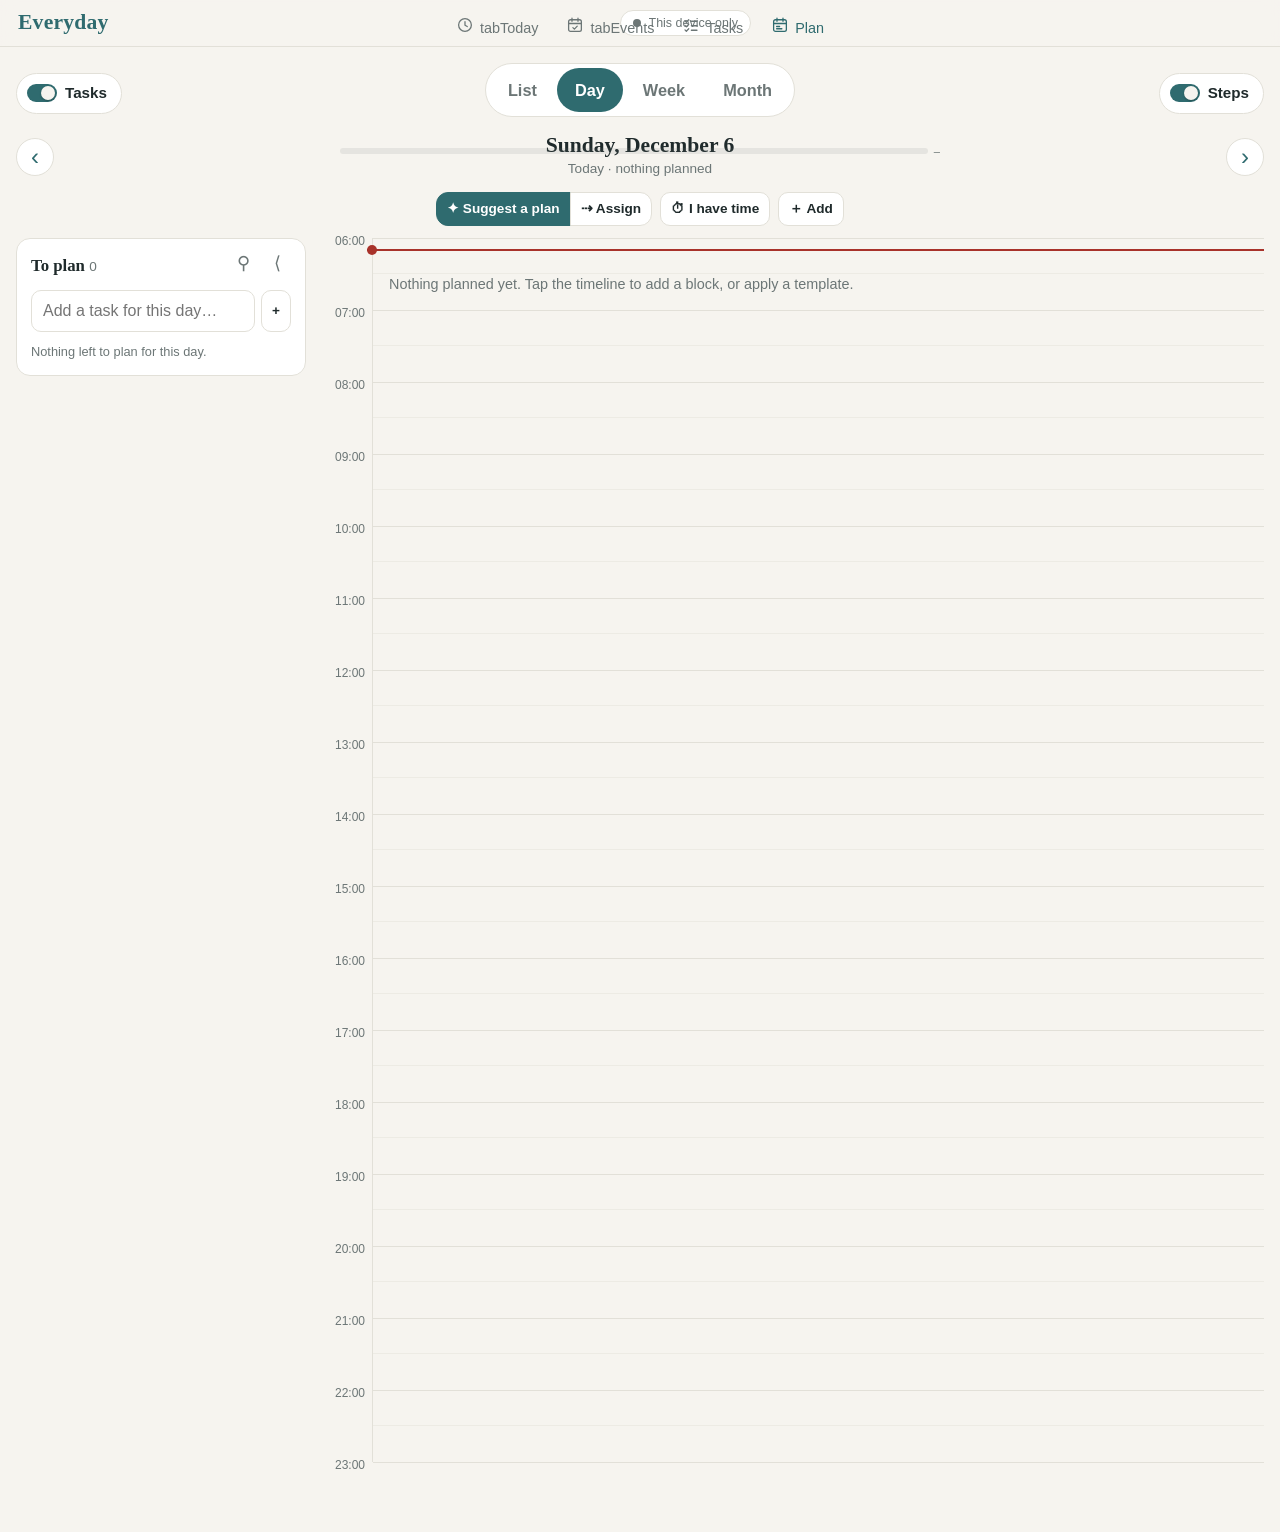
==== commit 51c82e81: "Add files via upload" ====
--- a/index.html
+++ b/index.html
@@ -17,19 +17,20 @@
   <header class="top">
     <h1 id="app-title">Everyday</h1>
     <button id="sync" class="sync local" type="button"><span class="dot"></span><span id="sync-label"></span></button>
+    <a id="gear" class="gear" href="#/settings" aria-label="Settings"><svg viewBox="0 0 24 24" aria-hidden="true"><circle cx="12" cy="12" r="3"/><path d="M12 2v3M12 19v3M2 12h3M19 12h3M4.9 4.9l2.1 2.1M17 17l2.1 2.1M4.9 19.1 7 17M17 7l2.1-2.1"/></svg></a>
   </header>
 
   <main id="view"></main>
 
   <nav class="tabs">
+    <a href="#/today" data-tab="today"><span class="ico" aria-hidden="true">
+      <svg viewBox="0 0 24 24"><circle cx="12" cy="12" r="8.5"/><path d="M12 7.5v4.8l3 1.8"/></svg></span><span class="label"></span></a>
+    <a href="#/events" data-tab="events"><span class="ico" aria-hidden="true">
+      <svg viewBox="0 0 24 24"><rect x="3.5" y="5" width="17" height="15.5" rx="2.5"/><path d="M3.5 10h17M8 3v4M16 3v4"/><path d="m9.2 15.5 2 2 3.8-4"/></svg></span><span class="label"></span></a>
+    <a href="#/tasks" data-tab="tasks"><span class="ico" aria-hidden="true">
+      <svg viewBox="0 0 24 24"><path d="m4 6.5 1.8 1.8L9 5M4 12.5l1.8 1.8L9 11M4 18.5l1.8 1.8L9 17M12.5 7h7.5M12.5 13h7.5M12.5 19h7.5"/></svg><span class="count" id="shop-count" hidden></span></span><span class="label"></span></a>
     <a href="#/plan" data-tab="plan"><span class="ico" aria-hidden="true">
       <svg viewBox="0 0 24 24"><rect x="3.5" y="5" width="17" height="15.5" rx="2.5"/><path d="M3.5 10h17M8 3v4M16 3v4M7.5 14h4M7.5 17h7"/></svg></span><span class="label"></span></a>
-    <a href="#/tasks" data-tab="tasks"><span class="ico" aria-hidden="true">
-      <svg viewBox="0 0 24 24"><path d="m4 6.5 1.8 1.8L9 5M4 12.5l1.8 1.8L9 11M4 18.5l1.8 1.8L9 17M12.5 7h7.5M12.5 13h7.5M12.5 19h7.5"/></svg></span><span class="label"></span></a>
-    <a href="#/shop" data-tab="shop"><span class="ico" aria-hidden="true">
-      <svg viewBox="0 0 24 24"><path d="M3 4h2l2.4 11.2a1 1 0 0 0 1 .8h9.2a1 1 0 0 0 1-.8L20 8H6.2"/><circle cx="9" cy="20" r="1.3"/><circle cx="17" cy="20" r="1.3"/></svg><span class="count" id="shop-count" hidden></span></span><span class="label"></span></a>
-    <a href="#/settings" data-tab="settings"><span class="ico" aria-hidden="true">
-      <svg viewBox="0 0 24 24"><circle cx="12" cy="12" r="3"/><path d="M12 2v3M12 19v3M2 12h3M19 12h3M4.9 4.9l2.1 2.1M17 17l2.1 2.1M4.9 19.1 7 17M17 7l2.1-2.1"/></svg></span><span class="label"></span></a>
   </nav>
 
   <dialog id="modal"></dialog>
--- a/css/style.css
+++ b/css/style.css
@@ -154,9 +154,12 @@
 .row.tight input { padding: 8px 11px; }
 .sub { font-size: .78rem; color: var(--muted); text-transform: uppercase; letter-spacing: .05em; margin: 10px 0 6px; }
 .chips { display: flex; flex-wrap: wrap; gap: 6px; }
+/* Phones: tasks wrap into a short list that scrolls up and down (no sideways scrolling). */
 @media (max-width: 899px) {
-  .chips { flex-wrap: nowrap; overflow-x: auto; padding-bottom: 4px; scrollbar-width: thin; }
-}
+  .chips { max-height: min(28vh, 220px); overflow-y: auto; padding: 2px 2px 4px; scrollbar-width: thin; touch-action: pan-y; }
+  .chips .chip-title { max-width: 16em; overflow: hidden; text-overflow: ellipsis; white-space: nowrap; }
+}
+.plan-layout > * { min-width: 0; }
 .chip {
   display: inline-flex; align-items: center; gap: 7px; max-width: 100%; flex: none; padding: 7px 11px; border-radius: 999px;
   border: 1px solid var(--line); background: var(--bg); color: var(--ink); font: inherit; font-size: .88rem; cursor: grab;
@@ -501,3 +504,447 @@
 .tabs .count[hidden] { display: none; }
 .update-bar { position: fixed; z-index: 30; left: 50%; transform: translateX(-50%); bottom: calc(var(--nav-h) + env(safe-area-inset-bottom) + 12px); display: flex; align-items: center; gap: 12px; padding: 8px 8px 8px 16px; border-radius: 14px; background: var(--ink); color: var(--bg); font-size: .9rem; box-shadow: 0 8px 24px rgba(0,0,0,.25); max-width: calc(100vw - 24px); }
 @media (min-width: 1100px) { .update-bar { bottom: 20px; } }
+/* Long dialogs: Save / Cancel stay in view at the bottom. */
+dialog > form.form > .button-row:last-child { position: sticky; bottom: -10px; margin-bottom: -10px; padding: 12px 0 14px; background: var(--bg); border-top: 1px solid var(--line); z-index: 2; }
+
+/* ---------- steps ---------- */
+.steps-edit { list-style: none; margin: 6px 0 8px; padding: 0; display: grid; gap: 6px; }
+.step-row { display: grid; grid-template-columns: 22px 1fr 92px 30px 30px; gap: 6px; align-items: center; }
+.step-row .step-n { font-size: .8rem; color: var(--muted); text-align: center; font-variant-numeric: tabular-nums; }
+.step-row input, .step-row select { margin: 0; }
+.icon-sp { width: 30px; }
+.form .static { display: block; margin-top: 5px; padding: 10px 0; color: var(--ink); font-weight: 400; }
+.rule-subj { font-weight: 600; color: var(--ink); }
+.prio.low { color: var(--muted); }
+/* On the timeline: title on the left, steps on the right at their own times. */
+.block.with-steps .blk-body { flex: 0 0 40%; max-width: 40%; }
+.blk-steps { position: absolute; top: 0; bottom: 0; left: calc(40% + 30px); right: 4px; }
+.blk-step { position: absolute; left: 0; right: 0; display: flex; align-items: flex-start; gap: 5px; padding: 2px 4px 0 6px; overflow: hidden;
+  border-top: 1px dashed color-mix(in srgb, var(--c) 45%, transparent); font-size: .74rem; line-height: 1.2; border-left: 1px solid color-mix(in srgb, var(--c) 30%, transparent); }
+.blk-step.first { border-top: 0; }
+.blk-step input { width: 13px; height: 13px; margin: 1px 0 0; flex: none; accent-color: var(--c); }
+.blk-step .st-title { flex: 1; min-width: 0; white-space: nowrap; overflow: hidden; text-overflow: ellipsis; font-weight: 500; }
+.blk-step .st-time { color: var(--muted); font-variant-numeric: tabular-nums; }
+.blk-step.done .st-title { text-decoration: line-through; color: var(--muted); }
+.blk-step.failed .st-title { color: var(--danger); text-decoration: line-through; }
+/* In the list: steps under their task. */
+.ag-steps { list-style: none; margin: -4px 0 8px; padding: 0 0 0 40px; display: grid; gap: 2px; flex: 1 0 100%; }
+.ag-steps li { display: flex; align-items: center; gap: 8px; font-size: .88rem; padding: 3px 0; }
+.ag-steps input { width: 17px; height: 17px; margin: 0; accent-color: var(--c); flex: none; }
+.ag-steps .ag-time { width: 3.2em; font-size: .8rem; color: var(--muted); font-variant-numeric: tabular-nums; }
+.ag-steps li.done .st-title { text-decoration: line-through; color: var(--muted); }
+.ag-steps li.failed .st-title { text-decoration: line-through; color: var(--danger); }
+.steps-dlg li { display: flex; align-items: center; gap: 6px; }
+.steps-dlg li label { flex: 1; }
+.steps-dlg li.failed .item-text { color: var(--danger); }
+.steps-toggle[aria-pressed="true"] { background: color-mix(in srgb, var(--accent) 14%, transparent); }
+.saved-pick .task-main { width: 100%; text-align: left; }
+/* Rule cards: each choice gets room. "When [subject] [event]" wraps; the task picker takes a full row. */
+.rule-line select, .rule-line input { min-width: 8.5em; flex: 1 1 8.5em; }
+.rule-line.rt-task select[name^=rk_], .rule-line.rt-task .rule-title { flex: 1 1 100%; }
+.rule-line.rt-task select[name^=rm_] { flex: 0 1 6.5em; min-width: 5.5em; }
+.rule-line.rt-task .btn { flex: none; }
+.rule-line .rule-subj { padding: 0 4px; }
+.blk-step.tight { padding-top: 0; align-items: center; font-size: .66rem; }
+.blk-step.tight input { width: 10px; height: 10px; margin: 0; }
+
+/* Collapsible sections in the Tasks tab (Saved tasks, Preparations) */
+.fold-sec { margin-top: 18px; border-top: 1px solid var(--line); padding-top: 6px; }
+.fold { display: flex; align-items: center; gap: 8px; width: 100%; padding: 10px 2px; border: 0; background: none; color: var(--ink); font: inherit; font-weight: 700; font-size: 1.05rem; cursor: pointer; text-align: left; }
+.fold small { color: var(--muted); font-weight: 500; }
+.fold .fold-ico { display: inline-block; transition: transform .15s; color: var(--muted); }
+.fold[aria-expanded="true"] .fold-ico { transform: rotate(90deg); }
+.list.saved .task-main { width: 100%; text-align: left; }
+
+/* Editor: each step is a card with its own rules */
+.steps-edit { gap: 10px; }
+.step-card { border: 1px solid var(--line); border-radius: 12px; padding: 8px; background: color-mix(in srgb, var(--surface) 60%, transparent); }
+.step-card .rule { margin: 6px 0 0 28px; background: var(--bg); }
+.step-sub { display: flex; align-items: center; gap: 8px; margin: 6px 0 0 28px; font-size: .85rem; color: var(--muted); }
+.step-sub select { width: auto; margin: 0; padding: 6px 8px; }
+.step-rule-add { margin: 6px 0 0 24px; }
+.anchor-hint { margin-top: 4px; }
+/* Meal dialog: steps with their times and lengths */
+.meal-steps { list-style: none; margin: 6px 0; padding: 0; display: grid; gap: 6px; }
+.meal-steps li { display: grid; grid-template-columns: auto 3.2em 1fr 7.5em; gap: 8px; align-items: center; }
+.meal-steps li:not(:has(input)) { grid-template-columns: 3.2em 1fr 7.5em; }
+.meal-steps input[type=checkbox] { width: 18px; height: 18px; margin: 0; accent-color: var(--accent); }
+.meal-steps .ms-time { font-variant-numeric: tabular-nums; color: var(--muted); font-size: .85rem; }
+.meal-steps .ms-title { min-width: 0; line-height: 1.2; }
+.meal-steps .ms-title small { display: block; color: var(--muted); font-size: .76rem; }
+.meal-steps select { margin: 0; padding: 6px 8px; }
+.meal-steps li.done .ms-title { text-decoration: line-through; color: var(--muted); }
+/* Step cards fit a phone: compact grid, nested rules marked by a left line instead of an indent. */
+.step-card { min-width: 0; }
+.step-card .step-row { grid-template-columns: 18px minmax(0, 1fr) 108px 26px 26px; gap: 5px; }
+.step-card .step-row input, .step-card .step-row select { width: 100%; min-width: 0; padding-left: 8px; padding-right: 4px; }
+.step-card .icon { width: 26px; padding: 0; }
+.step-card .rule { margin: 8px 0 0; border-left: 3px solid var(--accent); }
+.step-card .rule-line select, .step-card .rule-line input { min-width: 0; }
+.step-sub, .step-rule-add { margin-left: 22px; }
+
+/* ---------- assign: tray, load bars, previews ---------- */
+.tray { position: sticky; bottom: calc(var(--nav-h) + env(safe-area-inset-bottom) + 8px); z-index: 8; margin: 16px 0 0; padding: 10px 12px 12px;
+  border: 1px solid var(--line); border-radius: 16px; background: var(--bg); box-shadow: 0 -6px 24px rgba(0,0,0,.18); }
+@media (min-width: 1100px) { .tray { bottom: 16px; } }
+.tray-head { display: flex; align-items: center; gap: 8px; flex-wrap: wrap; }
+.tray-head b { font-size: 1rem; }
+.tray-head small { color: var(--muted); flex: 1; min-width: 8em; }
+.tray-head .icon { font-size: 1.05rem; }
+.tray-chips { display: flex; flex-wrap: wrap; gap: 6px; margin: 8px 0 4px; max-height: 26vh; overflow-y: auto; padding: 2px; }
+.tchip { display: inline-flex; align-items: center; gap: 6px; max-width: 100%; padding: 6px 10px; border-radius: 999px; border: 1px solid var(--line);
+  background: var(--surface); color: var(--ink); font: inherit; font-size: .88rem; cursor: grab; touch-action: pan-y; user-select: none; -webkit-user-select: none; -webkit-touch-callout: none; }
+.tchip .chip-title { white-space: nowrap; overflow: hidden; text-overflow: ellipsis; max-width: 14em; }
+.tchip small { color: var(--muted); white-space: nowrap; }
+.tchip.on { border-color: var(--c); background: color-mix(in srgb, var(--c) 18%, var(--surface)); }
+.tchip-ok { color: var(--c); font-weight: 700; }
+.tchip.lifted { box-shadow: 0 6px 18px rgba(0,0,0,.25); transform: scale(1.04); }
+.tray-hint { margin: 4px 0 8px; font-size: .8rem; }
+.tray-actions { display: flex; gap: 8px; flex-wrap: wrap; align-items: center; }
+.tray-actions .btn.primary { flex: 1; }
+.tray-opts { display: grid; gap: 4px; margin: 8px 0; padding: 8px 10px; border-radius: 12px; background: var(--surface); }
+.tray-opts label { margin: 0; font-size: .85rem; }
+.tray-opts select { width: auto; margin-left: 8px; display: inline-block; }
+.tdrag-float { position: fixed; left: 0; top: 0; z-index: 50; pointer-events: none; padding: 6px 12px; border-radius: 999px; background: var(--ink); color: var(--bg);
+  font-size: .85rem; font-weight: 600; white-space: nowrap; box-shadow: 0 8px 20px rgba(0,0,0,.25); }
+body.is-dragging, body.is-dragging * { cursor: grabbing !important; }
+.drop-on { outline: 2px solid var(--accent) !important; outline-offset: -2px; background: color-mix(in srgb, var(--accent) 10%, transparent) !important; }
+.in-range { background: color-mix(in srgb, var(--accent) 9%, transparent); }
+.wk-day.in-range, .m-cell.in-range { box-shadow: inset 0 -3px 0 var(--accent); }
+.ag-day.in-range { border-radius: 12px; }
+
+.load { display: flex; align-items: center; gap: 6px; width: 100%; margin-top: 4px; }
+.load small { font-size: .7rem; color: var(--muted); white-space: nowrap; font-variant-numeric: tabular-nums; }
+.ld-track { position: relative; flex: 1; height: 6px; min-width: 18px; border-radius: 3px; background: color-mix(in srgb, var(--muted) 22%, transparent); overflow: hidden; }
+.ld-track i { position: absolute; top: 0; bottom: 0; left: 0; display: block; }
+.ld-now { background: var(--green); }
+.ld-add { background: repeating-linear-gradient(45deg, var(--accent) 0 3px, color-mix(in srgb, var(--accent) 45%, transparent) 3px 6px); }
+.load.full .ld-now { background: var(--danger); }
+.load.over .ld-add { background: repeating-linear-gradient(45deg, var(--danger) 0 3px, color-mix(in srgb, var(--danger) 45%, transparent) 3px 6px); }
+.load.over small { color: var(--danger); }
+.wk-day .load { flex-direction: column; gap: 2px; margin-top: 3px; }
+.wk-day .load .ld-track { width: 100%; flex: none; }
+.m-cell .load { margin: 2px 0; }
+.day-head .load { position: absolute; left: 25%; right: 25%; bottom: -8px; }
+.day-head { position: relative; }
+.ag-day h2 .load { max-width: 16em; }
+.block.ghost.assign { pointer-events: auto; cursor: pointer; border: 1.5px dashed var(--c); border-left: 4px solid var(--c); background: color-mix(in srgb, var(--c) 9%, var(--bg)); opacity: .95; }
+.ghost-x { font-size: .75rem; color: var(--muted); margin-left: 4px; }
+.m-item.ghost { border: 1px dashed var(--accent); border-radius: 4px; background: none; color: var(--ink); opacity: .85; }
+.ag-row.ghost { border-left: 4px dashed var(--accent); background: color-mix(in srgb, var(--accent) 6%, transparent); }
+.ag-row.ghost .ag-main { width: 100%; }
+.day-actions .btn.on { background: color-mix(in srgb, var(--accent) 16%, transparent); border-color: var(--accent); }
+#app-title { cursor: pointer; }
+.fold-sec.first { border-top: 0; margin-top: 8px; }
+.grp-sec { margin-top: 8px; }
+.grp-sec .fold { font-size: 1rem; }
+.tray-actions .btn.spread { flex: 1 1 100%; }
+/* Compact tray: one header line, one swipeable row of tasks, one row of actions. */
+.tray { padding: 8px 10px 10px; }
+.tray-head { flex-wrap: nowrap; gap: 6px; }
+.tray-head b { font-size: .95rem; white-space: nowrap; }
+.tray-head small { min-width: 0; overflow: hidden; text-overflow: ellipsis; white-space: nowrap; }
+.tray-head .linkish { font-size: .82rem; white-space: nowrap; color: var(--accent); background: none; border: 0; padding: 4px; cursor: pointer; font-weight: 600; }
+.tray-chips { flex-wrap: nowrap; overflow-x: auto; overflow-y: hidden; max-height: none; margin: 6px -10px 2px; padding: 2px 10px 6px; scrollbar-width: thin; }
+.tchip { flex: none; touch-action: pan-x; }
+.tray-hint { margin: 2px 0 6px; font-size: .76rem; line-height: 1.3; }
+.tray-actions { flex-wrap: nowrap; }
+.tray-actions .btn.spread { flex: 1 1 auto; min-width: 0; overflow: hidden; text-overflow: ellipsis; white-space: nowrap; }
+.tray-actions .btn.spread.small { flex: 0 1 auto; }
+.tray-actions .btn.primary:not(.spread) { flex: 1 0 auto; }
+body.has-tray #toast { bottom: auto; top: calc(env(safe-area-inset-top) + 72px); }
+.load small { text-transform: none; letter-spacing: 0; }
+
+/* Length: a number and a unit */
+.dur-field { display: flex; gap: 4px; align-items: stretch; margin-top: 5px; min-width: 0; }
+.dur-field input { flex: 1 1 3.5em; min-width: 3em; margin: 0 !important; }
+.dur-field select { flex: 0 0 auto; width: auto; margin: 0 !important; padding-left: 8px; padding-right: 22px; }
+.step-row .dur-field, .rule-line .dur-field, .meal-steps .dur-field { margin-top: 0; }
+.step-card .step-row { grid-template-columns: 18px minmax(0, 1fr) minmax(0, 8.2em) 26px 26px 26px; }
+.rule-line .dur-field { flex: 0 1 9em; }
+.meal-steps li { grid-template-columns: auto 3.2em minmax(0, 1fr) 8.4em; }
+.meal-steps li:not(:has(input[type=checkbox])) { grid-template-columns: 3.2em minmax(0, 1fr) 8.4em; }
+
+/* Task editor: collapsible sections */
+.ed-sec { border-top: 1px solid var(--line); margin: 0; }
+.ed-sec > summary { list-style: none; display: flex; align-items: baseline; gap: 8px; padding: 12px 2px; cursor: pointer; font-weight: 600; color: var(--ink); }
+.ed-sec > summary::-webkit-details-marker { display: none; }
+.ed-sec > summary::before { content: "▸"; color: var(--muted); transition: transform .15s; display: inline-block; }
+.ed-sec[open] > summary::before { transform: rotate(90deg); }
+.ed-sec > summary small { color: var(--muted); font-weight: 400; overflow: hidden; text-overflow: ellipsis; white-space: nowrap; min-width: 0; flex: 1; text-align: right; }
+.ed-sec .sec-b { padding: 0 0 10px; }
+.ed-sec .sec-b > label:first-child, .ed-sec .sec-b > .two:first-child { margin-top: 0; }
+.anchor-btn { opacity: .35; }
+.anchor-btn.on { opacity: 1; color: var(--accent); }
+.step-card.anchor { border-color: var(--accent); }
+.step-card .step-sub.check { margin: 6px 0 0 22px; font-size: .85rem; }
+.btn.edit-task { margin: 6px 0 2px; }
+.place-link { color: var(--accent); text-decoration: none; font-weight: 600; }
+/* Step card: name and buttons on the first line, the length below it. */
+.step-card .step-row { grid-template-columns: 18px minmax(0, 1fr) 26px 26px 26px; row-gap: 6px; }
+.step-card .step-row > .dur-field { grid-column: 2 / -1; grid-row: 2; justify-self: start; width: 12em; max-width: 100%; }
+.step-card .step-row > .dur-field input { width: 5em; flex: 0 0 5em; }
+
+/* Plan header: view (+ steps toggle), date, then planning tools and "+ Add" */
+.plan-top { display: flex; align-items: center; gap: 8px; justify-content: center; }
+.plan-top .view-switch { flex: 0 1 auto; margin-left: auto; margin-right: auto; }
+.plan-top .steps-toggle { flex: none; width: 38px; height: 38px; border-radius: 12px; border: 1px solid var(--line); background: var(--surface); color: var(--muted); font-size: 1.05rem; }
+.plan-top .steps-toggle[aria-pressed="true"] { color: var(--accent); border-color: var(--accent); background: color-mix(in srgb, var(--accent) 12%, var(--surface)); }
+.day-actions { display: flex; flex-wrap: wrap; gap: 8px; align-items: center; justify-content: center; }
+.act-group { display: inline-flex; gap: 0; border-radius: 12px; }
+.act-group .btn { border-radius: 0; }
+.act-group .btn:first-child { border-radius: 12px 0 0 12px; }
+.act-group .btn:last-child { border-radius: 0 12px 12px 0; margin-left: -1px; }
+.add-opts { display: grid; gap: 8px; margin: 8px 0; }
+.add-opt { display: flex; align-items: center; gap: 12px; padding: 12px; border: 1px solid var(--line); border-radius: 14px; background: var(--surface); color: var(--ink); font: inherit; text-align: left; cursor: pointer; }
+.add-opt:hover { border-color: var(--accent); }
+.add-ico { width: 36px; height: 36px; display: grid; place-items: center; border-radius: 10px; background: color-mix(in srgb, var(--accent) 14%, transparent); font-size: 1.1rem; flex: none; }
+/* Repeat X times, needs, windows */
+.times-row { display: flex; align-items: center; gap: 8px; margin: 6px 0; }
+.times-row input { width: 5em; margin: 0; }
+.times-row select { width: auto; margin: 0; }
+.needs { display: flex; flex-wrap: wrap; gap: 6px; margin: 4px 0 8px; }
+.need-chip { display: inline-flex; align-items: center; gap: 4px; padding: 3px 4px 3px 10px; border-radius: 999px; border: 1px solid var(--line); background: var(--surface); font-size: .88rem; }
+.need-chip.done { color: var(--muted); }
+.need-chip .icon { font-size: .8rem; width: 22px; height: 22px; padding: 0; }
+.wins { display: grid; gap: 8px; margin: 4px 0; }
+.win-row { display: grid; gap: 6px; padding: 8px; border: 1px solid var(--line); border-radius: 12px; background: color-mix(in srgb, var(--surface) 60%, transparent); }
+.days.mini { display: flex; flex-wrap: wrap; gap: 4px; margin: 0; }
+.days.mini .day-pill span { padding: 4px 7px; font-size: .78rem; min-width: 0; }
+.win-times { display: flex; align-items: center; gap: 6px; }
+.win-times input { width: 5.2em; margin: 0; text-align: center; }
+.win-times .icon { margin-left: auto; }
+.rule-wins { margin-top: 6px; }
+.rule-wins .hint { margin: 0 0 6px; font-size: .8rem; }
+.time24 { font-variant-numeric: tabular-nums; }
+.rule-line.rt-task .dur-field { flex: 1 1 9.5em; }
+.rule-line .dur-field input { min-width: 3.8em; flex: 1 1 3.8em; }
+.rule-line .dur-field select { flex: 0 0 auto; }
+
+/* ---------- v13 ---------- */
+/* Steps switch */
+.steps-switch { display: inline-flex; align-items: center; gap: 8px; padding: 6px 12px 6px 8px; border-radius: 999px; border: 1px solid var(--line); background: var(--surface); color: var(--ink); font: inherit; font-size: .88rem; font-weight: 600; cursor: pointer; flex: none; }
+.steps-switch .sw { width: 30px; height: 18px; border-radius: 999px; background: color-mix(in srgb, var(--muted) 35%, transparent); position: relative; transition: background .15s; }
+.steps-switch .sw::after { content: ""; position: absolute; top: 2px; left: 2px; width: 14px; height: 14px; border-radius: 50%; background: var(--bg); transition: left .15s; box-shadow: 0 1px 2px rgba(0,0,0,.25); }
+.steps-switch[aria-checked="true"] .sw { background: var(--accent); }
+.steps-switch[aria-checked="true"] .sw::after { left: 14px; }
+/* Category chips */
+.cat-chips { display: flex; flex-wrap: wrap; gap: 6px; margin: 4px 0 10px; }
+.cat-chip { margin: 0 !important; }
+.cat-chip input { position: absolute; opacity: 0; width: 1px; height: 1px; }
+.cat-chip span { display: inline-flex; align-items: center; gap: 6px; padding: 6px 12px; border-radius: 999px; border: 1px solid var(--line); background: var(--surface); color: var(--ink); font-weight: 500; font-size: .9rem; cursor: pointer; }
+.cat-dot { width: 10px; height: 10px; border-radius: 50%; background: var(--c); display: inline-block; }
+.cat-chip input:checked + span { border-color: var(--c); background: color-mix(in srgb, var(--c) 22%, var(--surface)); box-shadow: inset 0 0 0 1px var(--c); }
+.cat-chip input:focus-visible + span { outline: 2px solid var(--accent); }
+/* Task picker */
+.task-pick > summary { list-style: none; cursor: pointer; display: flex; align-items: baseline; gap: 8px; padding: 8px 0; }
+.task-pick > summary::-webkit-details-marker { display: none; }
+.task-pick > summary .field-label { margin: 0; }
+.tp-cur { font-weight: 600; color: var(--accent); }
+.tp-list { max-height: 42vh; overflow-y: auto; border: 1px solid var(--line); border-radius: 12px; }
+.tp-h { position: sticky; top: 0; background: var(--bg); padding: 6px 10px; font-size: .78rem; font-weight: 700; color: var(--muted); text-transform: uppercase; letter-spacing: .04em; }
+.tp-item { display: flex; align-items: center; gap: 10px; width: 100%; padding: 9px 10px; border: 0; border-top: 1px solid var(--line); background: none; color: var(--ink); font: inherit; text-align: left; cursor: pointer; }
+.tp-item.on { background: color-mix(in srgb, var(--accent) 12%, transparent); }
+.tp-item.none { border: 1px dashed var(--line); border-radius: 10px; margin-top: 6px; color: var(--muted); }
+.tp-dot { width: 9px; height: 9px; border-radius: 50%; background: var(--c); flex: none; }
+.tp-text { display: flex; flex-direction: column; min-width: 0; }
+.tp-text small { color: var(--muted); }
+/* Tasks tab tools, import, preparations */
+.task-tools { display: flex; align-items: center; justify-content: space-between; gap: 8px; margin: 4px 0 8px; }
+.sort-pick { display: inline-flex; align-items: center; gap: 6px; margin: 0; font-weight: 600; color: var(--muted); }
+.sort-pick select { width: auto; margin: 0; padding: 6px 28px 6px 10px; }
+.list.tasks li .drag-handle { flex: none; }
+.import-list { max-height: 34vh; overflow-y: auto; }
+.import-list label.check { margin: 0; padding: 8px 10px; }
+.import-list small { display: block; color: var(--muted); }
+.prep-row { display: block !important; padding: 2px 0 8px; }
+.prep-row .task-main { width: 100%; text-align: left; }
+.prep-owners { display: flex; flex-wrap: wrap; gap: 6px; padding: 0 12px 4px 40px; align-items: center; }
+.owner { display: inline-flex; flex-direction: column; align-items: flex-start; padding: 6px 10px; border-radius: 10px; border: 1px solid var(--line); background: color-mix(in srgb, var(--accent) 8%, var(--surface)); color: var(--ink); font: inherit; text-align: left; cursor: pointer; }
+.owner-t { font-weight: 600; font-size: .9rem; }
+.owner small { color: var(--muted); font-size: .76rem; }
+/* Auto-planner dialog, settings rows */
+.spans { margin-bottom: 8px; }
+.auto-hours { display: grid; grid-template-columns: auto 5.2em auto 5.2em; gap: 6px 8px; align-items: center; margin: 4px 0; }
+.auto-hours input { margin: 0; text-align: center; }
+.win-date { display: flex; align-items: center; gap: 8px; margin: 0 !important; font-size: .82rem; }
+.win-date input { width: auto; margin: 0 !important; padding: 5px 8px; }
+.days.mini.off { opacity: .4; }
+.shops-pick { margin: 4px 0; }
+/* Tray as a panel: a bar when folded, a searchable vertical list when open */
+.tray-toggle { display: flex; align-items: baseline; gap: 6px; flex: 1; min-width: 0; padding: 4px 2px; border: 0; background: none; color: var(--ink); font: inherit; cursor: pointer; text-align: left; }
+.tray-toggle small { color: var(--muted); overflow: hidden; text-overflow: ellipsis; white-space: nowrap; min-width: 0; }
+.tray-toggle .fold-ico { color: var(--muted); display: inline-block; transition: transform .15s; }
+.tray.open .tray-toggle .fold-ico { transform: rotate(180deg); }
+.tray-tools { display: flex; gap: 8px; align-items: center; margin: 6px 0; }
+.tray-list { max-height: 40vh; overflow-y: auto; margin: 0 -4px 6px; padding: 0 4px; border-top: 1px solid var(--line); }
+.tray-grp { position: sticky; top: 0; z-index: 1; background: var(--bg); padding: 6px 2px 4px; font-size: .74rem; font-weight: 700; color: var(--muted); text-transform: uppercase; letter-spacing: .04em; }
+.tchip.trow { display: flex; width: 100%; max-width: none; border-radius: 12px; padding: 8px 10px; margin: 4px 0; touch-action: pan-y; align-items: center; gap: 10px; }
+.trow-tick { width: 20px; height: 20px; flex: none; border-radius: 6px; border: 1.5px solid var(--c); display: grid; place-items: center; font-size: .8rem; color: var(--bg); }
+.tchip.trow.on .trow-tick { background: var(--c); }
+.trow-text { display: flex; flex-direction: column; min-width: 0; flex: 1; text-align: left; }
+.trow-text .chip-title { max-width: none; }
+.trow-text small { white-space: normal; }
+.trow-grip { color: var(--muted); flex: none; }
+.tray-list { max-height: min(30vh, 280px); }
+/* While dragging from the tray, it folds to its bar so the days behind it can be reached. */
+body.is-dragging .tray .tray-list, body.is-dragging .tray .tray-tools, body.is-dragging .tray .tray-hint, body.is-dragging .tray .tray-opts { display: none; }
+body.is-dragging .tray { opacity: .92; }
+
+/* Phones: the header wraps instead of running off the screen; with the tray open, the tray is the
+   list of tasks to place (the side list would only repeat it). */
+.plan-top { flex-wrap: wrap; }
+@media (max-width: 899px) {
+  body.has-tray .to-plan { display: none; }
+  .tchip.trow { padding: 6px 10px; margin: 3px 0; }
+}
+.trip-mode { display: block; margin-top: 14px; }
+.add-opt .item-text { display: flex; flex-direction: column; gap: 2px; text-align: left; }
+.add-opt .item-text small { color: var(--muted); }
+
+/* Busy bars on every view (not only while assigning) */
+.day-head .load { width: auto; max-width: 50%; left: 25%; right: 25%; margin: 0 auto; }
+.load.empty .ld-track { opacity: .55; }
+.wk-day .load small, .m-cell .load small { font-size: .62rem; }
+
+/* "Already planned": folded at the bottom of the tray, the To-plan panel and the task picker */
+.tray-planned { margin: 8px 0 4px; border-top: 1px solid var(--line); padding-top: 6px; }
+.tray-planned summary { cursor: pointer; font-size: .82rem; font-weight: 700; color: var(--muted); list-style: none; padding: 4px 2px; }
+.tray-planned summary::-webkit-details-marker { display: none; }
+.tray-planned summary::before { content: "▸ "; }
+.tray-planned[open] summary::before { content: "▾ "; }
+.tray-planned .hint { font-size: .76rem; margin: 2px 0 6px; }
+.tp-planned { display: flex; align-items: center; gap: 8px; padding: 6px 8px; border-radius: 10px; color: var(--muted); text-decoration: none; font-size: .88rem; }
+.tp-planned:hover { background: var(--surface); }
+.tp-planned span:nth-child(2) { flex: 1; min-width: 0; overflow: hidden; text-overflow: ellipsis; white-space: nowrap; }
+.tp-planned small { white-space: nowrap; }
+.tp-planned .tp-dot { width: 8px; height: 8px; border-radius: 50%; background: var(--c); flex: none; opacity: .6; }
+.tp-grp.planned .tp-item { opacity: .6; }
+.tp-note { font-size: .76rem; margin: 2px 10px 6px; }
+.item-shops { color: var(--muted); font-size: .76rem; white-space: nowrap; }
+.sync-line { display: flex; align-items: center; gap: 8px; flex-wrap: wrap; font-size: .8rem; color: var(--muted); margin: -4px 0 10px; }
+.sync-line .ok-dot { margin-top: 0; width: 8px; height: 8px; }
+.sync-line a { color: var(--accent); }
+/* The tray never takes more than about half the screen: its task list shrinks first. */
+.tray.open { max-height: 52vh; display: flex; flex-direction: column; }
+.tray.open > * { flex: none; }
+.tray.open > .tray-list { flex: 1 1 auto; min-height: 64px; max-height: min(30vh, 280px); }
+.tray.open > .tray-planned[open] { overflow-y: auto; max-height: 22vh; flex: 0 1 auto; }
+
+/* Search fields: a rounded pill with a magnifier, shorter than the "add" field above, ✕ once something is typed */
+.search-box { position: relative; display: flex; align-items: center; flex: 1 1 200px; max-width: 340px; min-width: 0; }
+.search-box .search-ico { position: absolute; left: 12px; width: 17px; height: 17px; fill: none; stroke: var(--muted); stroke-width: 2.2; stroke-linecap: round; pointer-events: none; }
+.search-box input { width: 100%; margin: 0; padding: 8px 36px 8px 38px; border-radius: 999px; background: var(--surface); font-size: .92rem; }
+.search-box input::-webkit-search-cancel-button, .search-box input::-webkit-search-decoration { -webkit-appearance: none; appearance: none; display: none; }
+.search-box:focus-within .search-ico { stroke: var(--accent); }
+.search-clear { position: absolute; right: 6px; width: 26px; height: 26px; display: grid; place-items: center; padding: 0; border: 0; border-radius: 50%;
+  background: color-mix(in srgb, var(--muted) 25%, transparent); color: var(--ink); cursor: pointer; }
+.search-clear svg { width: 14px; height: 14px; fill: none; stroke: currentColor; stroke-width: 2.4; stroke-linecap: round; }
+.search-clear:hover { background: color-mix(in srgb, var(--muted) 40%, transparent); }
+.search-box input:placeholder-shown ~ .search-clear { display: none; }
+.task-tools { flex-wrap: wrap; justify-content: flex-start; }
+.task-tools .sort-pick { margin-left: auto; }
+.task-tools .search-box { order: 0; }
+.tray-tools .search-box { max-width: none; }
+.search-box[data-for="tp-q"] { max-width: none; margin: 4px 0 6px; }
+
+/* Task list: two parts, To plan and Planned, each with its date groups */
+.task-part { margin: 6px 0 14px; }
+.part-h { margin: 14px 0 2px; font-size: 1.15rem; }
+.part-h .fold { font-size: 1.1rem; font-weight: 800; }
+.task-part .grp-sec { margin-left: 10px; }
+.task-part .grp-sec .fold { font-size: .95rem; }
+
+/* Tasks column beside every view (switch "Tasks" at the top left; ⟨ hides it too) */
+.side-head { display: flex; align-items: center; justify-content: space-between; gap: 8px; }
+.side-head h2 small { color: var(--muted); font: 500 .85rem var(--sans); }
+.side-head .icon { font-size: 1.1rem; color: var(--muted); }
+.to-plan .sub small { font-weight: 500; text-transform: none; letter-spacing: 0; }
+.to-plan .tchip { touch-action: pan-y; cursor: grab; }
+.plan-main { min-width: 0; }
+@media (min-width: 900px) {
+  .plan-layout.side-off { grid-template-columns: 1fr; }
+  /* A bigger view switch on desktop */
+  .view-switch { max-width: 520px; padding: 4px; }
+  .view-switch button { font-size: 1.02rem; padding: 10px 18px; }
+  .side-switch, .plan-top .steps-switch { font-size: .95rem; padding: 8px 14px 8px 10px; }
+}
+.plan-top { gap: 10px; }
+/* Tasks switch on the left, views in the middle, Steps on the right */
+@media (min-width: 700px) {
+  .plan-top { display: grid; grid-template-columns: 1fr auto 1fr; }
+  .plan-top .side-switch { justify-self: start; }
+  .plan-top .view-switch { grid-column: 2; margin: 2px 0 8px; }
+  .plan-top .steps-switch:not(.side-switch) { justify-self: end; grid-column: 3; }
+}
+/* The planner with its tasks column uses more of a wide screen */
+main:has(.plan-layout:not(.side-off)) { max-width: 1360px; }
+main:has(.plan-layout.side-off) { max-width: 1200px; }
+/* Why a suggestion was picked, on its preview */
+.blk-why { font-size: .72rem; color: color-mix(in srgb, var(--c) 70%, var(--ink)); white-space: nowrap; overflow: hidden; text-overflow: ellipsis; margin-top: 1px; }
+.wk-col .blk-why { display: none; }
+.tray-why .tp-planned { color: var(--ink); align-items: flex-start; }
+.tray-why .tp-planned > span:nth-child(2) { white-space: normal; display: flex; flex-direction: column; }
+.tray-why .why-line { color: var(--muted); font-size: .76rem; }
+.tray-why .tp-dot { margin-top: 6px; }
+.tray-why[open] { max-height: 30vh; overflow-y: auto; }
+
+/* Travel steps and the planner's readiness warnings */
+.st-title.unknown { color: var(--warn); font-weight: 600; }
+.iss { border: 0; background: none; color: var(--warn); font-size: 1.05rem; cursor: pointer; padding: 6px; flex: none; }
+.iss-mark { color: var(--warn); font-weight: 700; }
+.warn-text { color: var(--warn); }
+.travel-opts { display: flex; flex-wrap: wrap; gap: 6px 16px; align-items: center; margin: 4px 0; }
+.travel-opts label.check { margin: 0; }
+.travel-opts label:not(.check) { margin: 0; display: inline-flex; align-items: center; gap: 8px; font-weight: 500; color: var(--muted); }
+.travel-opts select { width: auto; margin: 0; }
+/* Recurring tasks */
+.recur-box { display: grid; gap: 8px; padding: 8px 10px; margin: 4px 0 8px; border-radius: 12px; background: var(--surface); }
+.recur-box .times-row input[type=number] { width: 4.5em; }
+.recur-box label { margin: 0; }
+.series-ico { color: var(--muted); font-size: .85em; }
+
+/* Filters (Tasks tab, tray, tasks column) */
+.filters { display: flex; flex-wrap: wrap; gap: 6px; margin: 2px 0 8px; }
+.fchip { display: inline-flex; align-items: center; gap: 5px; padding: 4px 10px; border-radius: 999px; border: 1px solid var(--line); background: var(--surface); color: var(--muted); font: inherit; font-size: .8rem; font-weight: 600; cursor: pointer; }
+.fchip.on { border-color: var(--accent); color: var(--accent); background: color-mix(in srgb, var(--accent) 12%, var(--surface)); }
+.fchip.cat .chip-dot { width: 8px; height: 8px; border-radius: 50%; background: var(--c); }
+.fchip.cat.on { border-color: var(--c); color: var(--ink); background: color-mix(in srgb, var(--c) 16%, var(--surface)); }
+.fchip.clear { border-style: dashed; }
+.side-head .icon.on { color: var(--accent); }
+.tray .filters { margin: 0 0 6px; }
+.btn.small.on { border-color: var(--accent); color: var(--accent); }
+
+/* Compact density: one line per task, less air */
+body.compact .list.tasks li { padding: 0; }
+body.compact .list.tasks .task-main { padding: 6px 8px; }
+body.compact .list.tasks .item-text { display: flex; align-items: baseline; gap: 8px; min-width: 0; }
+body.compact .list.tasks .item-text small { display: block; flex: 1; min-width: 0; white-space: nowrap; overflow: hidden; text-overflow: ellipsis; text-align: right; }
+body.compact .list.tasks li > input[type=checkbox] { width: 18px; height: 18px; }
+body.compact #view > .hint, body.compact .task-part > .hint, body.compact .grp-sec .hint { display: none; }
+body.compact .fold { padding: 6px 2px; font-size: .95rem; }
+body.compact .part-h { margin: 8px 0 0; }
+body.compact .task-part { margin: 0 0 6px; }
+body.compact .task-part .grp-sec { margin-left: 4px; }
+body.compact .tchip.trow { padding: 3px 8px; margin: 2px 0; }
+body.compact .tchip.trow small { display: none; }
+body.compact .to-plan .chip { padding: 4px 9px; font-size: .82rem; }
+body.compact .to-plan .chip small { display: none; }
+body.compact .to-plan { padding: 2px 10px 8px; }
+body.compact .tray-grp, body.compact .to-plan .sub { padding: 3px 2px 2px; margin: 6px 0 2px; }
+body.compact .list.tasks .task-main { min-width: 0; overflow: hidden; }
+
+.button-row.subtle .version { margin-left: auto; color: var(--muted); font-size: .8rem; align-self: center; }
+/* Settings: folding sections */
+details.set-sec { border-top: 1px solid var(--line); }
+details.set-sec > summary { list-style: none; cursor: pointer; display: flex; align-items: center; gap: 8px; padding: 6px 0; }
+details.set-sec > summary::-webkit-details-marker { display: none; }
+details.set-sec > summary::after { content: '›'; margin-left: auto; color: var(--muted); font-size: 1.4rem; transition: transform .15s; }
+details.set-sec[open] > summary::after { transform: rotate(90deg); }
+details.set-sec > summary h2 { margin: 10px 0; }
+details.set-sec > .set-body { padding-bottom: 8px; }
+
+.leg-box { border: 1px solid var(--line); border-radius: 14px; padding: 8px 14px 12px; margin: 10px 0; }
+.leg-box legend { padding: 0 6px; font-weight: 600; color: var(--muted); font-size: .9rem; }
+.leg-fields { display: grid; gap: 8px; margin-bottom: 8px; }
+@media (min-width: 700px) { .leg-fields { grid-template-columns: 1fr 1fr; } }
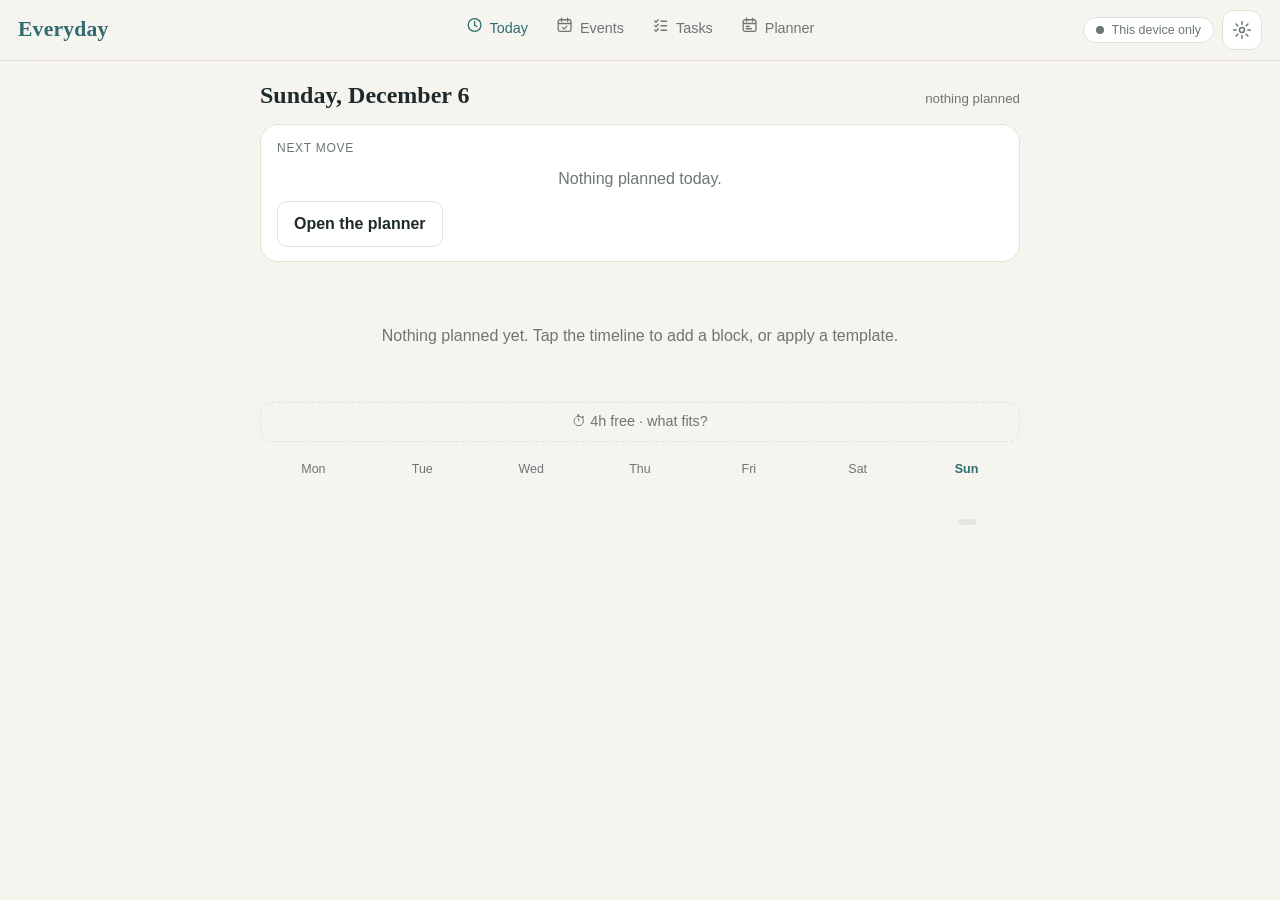
==== commit e83a6d00: "Add files via upload" ====
--- a/index.html
+++ b/index.html
@@ -11,6 +11,7 @@
   <link rel="manifest" href="manifest.webmanifest">
   <link rel="icon" href="icons/icon.svg" type="image/svg+xml">
   <link rel="apple-touch-icon" href="icons/apple-touch-icon.png">
+  <link rel="stylesheet" href="css/shoplist.css">
   <link rel="stylesheet" href="css/style.css">
 </head>
 <body>
--- a/css/shoplist.css
+++ b/css/shoplist.css
@@ -0,0 +1,55 @@
+/* The shopping list's shared styles (v2), for the markup of js/shoplist-ui.js. Shared by Ricette and Everyday:
+   copy unchanged; each app sets its colours through these variables (defaults in brackets):
+   --bg --surface --ink --muted --line --accent --accent-ink --accent-soft --warn --danger --radius (14px). */
+
+.sl-list { display: flex; flex-direction: column; gap: 4px; }
+.sl-group { margin: 0 0 10px; }
+.sl-ghead { display: flex; align-items: center; gap: 8px; margin: 10px 0 2px; font-size: .95rem; font-weight: 700; }
+.sl-glabel { flex: 1; min-width: 0; }
+.sl-ghead .sl-count { color: var(--muted); font-weight: 400; }
+.sl-link { border: 0; background: transparent; color: var(--accent); font: inherit; font-size: .85rem; font-weight: 600; padding: 6px 4px; cursor: pointer; }
+.sl-rows { list-style: none; margin: 0; padding: 0; }
+.sl-row { display: flex; align-items: center; gap: 12px; min-height: 52px; border-bottom: 1px solid var(--line); }
+.sl-row:last-child { border-bottom: 0; }
+.sl-check { width: 22px; height: 22px; margin: 0; flex: none; accent-color: var(--accent); }
+.sl-main { flex: 1; min-width: 0; border: 0; background: transparent; color: var(--ink); text-align: left; padding: 8px 0; font: inherit; cursor: pointer; display: flex; flex-wrap: wrap; align-items: baseline; column-gap: 6px; }
+.sl-name { font-size: 1rem; }
+.sl-meta { flex-basis: 100%; font-size: .8rem; color: var(--muted); overflow: hidden; text-overflow: ellipsis; white-space: nowrap; }
+.sl-badge { font-size: .72rem; padding: 1px 8px; border-radius: 999px; background: var(--accent-soft); color: var(--warn, var(--accent)); }
+.sl-row.checked .sl-name { text-decoration: line-through; color: var(--muted); }
+.sl-row.selecting.on { background: var(--accent-soft); border-radius: 10px; }
+.sl-handle { width: 32px; height: 40px; flex: none; border: 0; background: transparent; color: var(--muted); padding: 0; cursor: grab; touch-action: none; display: grid; place-items: center; }
+.sl-handle svg { width: 18px; height: 18px; fill: currentColor; }
+.sl-ghead .sl-handle { margin-left: -6px; }
+
+.sl-cartbar { position: sticky; bottom: calc(var(--nav-h, 0px) + env(safe-area-inset-bottom) + 8px); z-index: 4; display: flex; align-items: center; gap: 10px; margin: 12px 0 0; padding: 8px 8px 8px 14px; background: var(--surface); border: 1px solid var(--line); border-radius: var(--radius, 14px); box-shadow: 0 4px 14px rgba(0,0,0,.18); }
+.sl-cartcount { flex: 1; text-align: left; border: 0; background: transparent; color: var(--ink); font: inherit; font-size: .95rem; padding: 8px 0; cursor: pointer; }
+.sl-cartmain { min-height: 40px; border: 0; border-radius: 10px; background: var(--accent-soft); color: var(--accent); font: inherit; font-weight: 600; padding: 0 14px; cursor: pointer; }
+
+.sl-sec { margin: 14px 0; }
+.sl-sech { margin: 0 0 8px; font-size: .75rem; letter-spacing: .06em; text-transform: uppercase; color: var(--muted); }
+.sl-sub { font-size: .85rem; color: var(--muted); margin: 6px 0; }
+.sl-chips { display: flex; flex-wrap: wrap; gap: 8px; align-items: center; }
+.sl-chip { min-height: 36px; border: 1px solid var(--line); background: transparent; color: var(--ink); border-radius: 999px; padding: 0 12px; font: inherit; font-size: .9rem; cursor: pointer; }
+.sl-chip.on { background: var(--accent); border-color: var(--accent); color: var(--accent-ink); font-weight: 600; }
+.sl-chip.dashed { border-style: dashed; color: var(--muted); }
+
+.sl-sheet { display: flex; flex-direction: column; gap: 12px; padding: 4px 0; }
+.sl-field { display: flex; flex-direction: column; gap: 6px; font-size: .85rem; color: var(--muted); margin: 0; }
+.sl-field input, .sl-field select { min-height: 46px; font-size: 1rem; color: var(--ink); }
+.sl-two { display: grid; grid-template-columns: repeat(2, minmax(0, 1fr)); gap: 10px; }
+.sl-stepper { display: flex; align-items: center; border: 1px solid var(--line); border-radius: 12px; overflow: hidden; background: var(--bg); }
+.sl-stepper input { flex: 1; min-width: 0; text-align: center; border: 0; background: transparent; margin: 0; }
+.sl-stepper button { width: 44px; min-height: 46px; border: 0; background: transparent; color: var(--accent); font-size: 1.2rem; cursor: pointer; }
+.sl-newshop { display: inline-flex; gap: 6px; align-items: center; }
+.sl-newshop input { width: 9em; min-height: 36px; padding: 0 10px; margin: 0; }
+.sl-hint { font-size: .8rem; color: var(--muted); margin: 0; }
+.sl-actions { display: flex; align-items: center; gap: 8px; padding-top: 6px; border-top: 1px solid var(--line); }
+.sl-gap { flex: 1; }
+.sl-actions button { min-height: 46px; border-radius: 12px; font: inherit; font-weight: 600; padding: 0 16px; cursor: pointer; border: 1px solid var(--line); background: transparent; color: var(--ink); }
+.sl-actions .sl-primary { background: var(--accent); border-color: var(--accent); color: var(--accent-ink); }
+.sl-actions .sl-danger { border: 0; color: var(--danger); padding: 0 6px; }
+
+.sl-menu { display: flex; flex-direction: column; gap: 8px; }
+.sl-menuitem { min-height: 48px; text-align: left; border: 1px solid var(--line); background: var(--surface); color: var(--ink); border-radius: 12px; padding: 0 14px; font: inherit; font-weight: 600; cursor: pointer; }
+.sl-menuitem.danger { color: var(--danger); }
--- a/css/style.css
+++ b/css/style.css
@@ -40,7 +40,10 @@
   padding: calc(env(safe-area-inset-top) + 10px) 18px 10px; background: color-mix(in srgb, var(--bg) 92%, transparent);
   backdrop-filter: blur(8px); border-bottom: 1px solid var(--line);
 }
-.top h1 { margin: 0; font-size: 1.35rem; color: var(--accent); letter-spacing: .01em; }
+.top h1 { margin: 0; font-size: 1.35rem; color: var(--accent); letter-spacing: .01em; margin-right: auto; }
+.gear { width: 40px; height: 40px; margin-left: 8px; border-radius: 12px; border: 1px solid var(--line); background: var(--surface); color: var(--muted); display: inline-flex; align-items: center; justify-content: center; flex: none; }
+.gear svg { width: 20px; height: 20px; fill: none; stroke: currentColor; stroke-width: 1.8; stroke-linecap: round; }
+.gear.active { color: var(--accent); border-color: var(--accent); }
 .sync {
   display: inline-flex; align-items: center; gap: 8px; border: 1px solid var(--line); background: var(--surface);
   color: var(--muted); border-radius: 999px; padding: 5px 12px; font-size: .78rem; cursor: pointer; max-width: 60vw;
@@ -948,3 +951,147 @@
 .leg-box legend { padding: 0 6px; font-weight: 600; color: var(--muted); font-size: .9rem; }
 .leg-fields { display: grid; gap: 8px; margin-bottom: 8px; }
 @media (min-width: 700px) { .leg-fields { grid-template-columns: 1fr 1fr; } }
+
+/* ---------- v29: Today (home), drawer, settings cards ---------- */
+.plan-main { max-width: 1200px; margin: 0 auto; }
+.today { display: flex; flex-direction: column; gap: 14px; max-width: 760px; margin: 0 auto; padding-bottom: 12px; }
+.today-head { display: flex; align-items: baseline; justify-content: space-between; gap: 10px; flex-wrap: wrap; }
+.today-head h1 { margin: 6px 0 0; font-size: 1.5rem; }
+.today-head small { color: var(--muted); }
+.now-card { background: var(--surface); border: 1px solid var(--line); border-radius: 18px; padding: 14px 16px; display: flex; flex-direction: column; gap: 10px; }
+.now-card.live { border-color: var(--accent); }
+.now-card.empty p { margin: 0; color: var(--muted); }
+.now-head { display: flex; justify-content: space-between; align-items: center; gap: 8px; }
+.now-head span { font-size: .75rem; letter-spacing: .06em; text-transform: uppercase; color: var(--muted); }
+.now-head b { font-size: .85rem; color: var(--muted); font-weight: 600; }
+.now-head b.soon { color: var(--warn); }
+.now-main { display: flex; align-items: center; gap: 12px; }
+.now-time { display: flex; flex-direction: column; align-items: center; min-width: 56px; }
+.now-time b { font-size: 1.45rem; line-height: 1; letter-spacing: -.01em; }
+.now-time b.leave { color: var(--warn); }
+.now-time small { color: var(--muted); font-size: .72rem; margin-top: 3px; }
+.now-arrow { color: var(--muted); font-size: 1.2rem; }
+.now-text { flex: 1; min-width: 0; }
+.now-title { font-size: 1.1rem; font-weight: 600; white-space: nowrap; overflow: hidden; text-overflow: ellipsis; }
+.now-text small { color: var(--muted); display: block; white-space: nowrap; overflow: hidden; text-overflow: ellipsis; }
+.now-actions { display: flex; gap: 8px; }
+.now-actions .btn { min-height: 44px; }
+.now-actions .btn.primary { flex: 1; }
+.now-actions .icon-btn { width: 44px; padding: 0; display: inline-flex; align-items: center; justify-content: center; text-decoration: none; }
+.today-list { display: flex; flex-direction: column; gap: 6px; }
+.td-row { display: flex; align-items: center; gap: 10px; width: 100%; text-align: left; padding: 9px 10px; border-radius: 12px; border: 1px solid transparent; background: var(--surface); color: var(--ink); font: inherit; cursor: pointer; border-left: 3px solid var(--c); }
+.td-row.current { border-color: var(--accent); }
+.td-row.past, .td-row.done { color: var(--muted); }
+.td-row.done .td-title { text-decoration: line-through; }
+.td-row.event { background: color-mix(in srgb, var(--c) 12%, var(--surface)); }
+.td-time { width: 46px; text-align: right; color: var(--muted); font-variant-numeric: tabular-nums; flex: none; }
+.td-time.leave { color: var(--warn); font-weight: 600; }
+.td-title { flex: 1; min-width: 0; white-space: nowrap; overflow: hidden; text-overflow: ellipsis; }
+.td-title small { color: var(--muted); }
+.td-meta { color: var(--muted); font-size: .8rem; flex: none; }
+.td-spare { min-height: 40px; border-radius: 12px; border: 1px dashed var(--line); background: transparent; color: var(--muted); font: inherit; font-size: .9rem; cursor: pointer; }
+.sec-head { display: flex; justify-content: space-between; align-items: baseline; padding: 0 4px; }
+.sec-head h2 { margin: 4px 0; font-size: 1.1rem; }
+.sec-head a { font-size: .85rem; text-decoration: none; }
+.pressing { display: flex; flex-direction: column; gap: 6px; }
+.pr-row { display: flex; align-items: center; gap: 10px; padding: 6px 10px; border-radius: 12px; background: var(--surface); border: 1px solid var(--line); }
+.pr-dot { width: 8px; height: 8px; border-radius: 50%; flex: none; background: var(--muted); }
+.pr-dot.late { background: var(--danger); } .pr-dot.soon { background: var(--warn); }
+.pr-text { flex: 1; min-width: 0; display: flex; flex-direction: column; text-align: left; background: none; border: 0; padding: 4px 0; font: inherit; color: var(--ink); cursor: pointer; }
+.pr-text span { white-space: nowrap; overflow: hidden; text-overflow: ellipsis; }
+.pr-text small { color: var(--muted); }
+.btn.primary-ghost { color: var(--accent); border-color: color-mix(in srgb, var(--accent) 40%, var(--line)); font-weight: 600; }
+.week-strip { display: grid; grid-template-columns: repeat(7, minmax(0, 1fr)); gap: 6px; padding: 4px 2px 10px; }
+.week-strip a { text-decoration: none; color: var(--muted); font-size: .78rem; text-align: center; display: flex; flex-direction: column; gap: 4px; }
+.week-strip a.today { color: var(--accent); font-weight: 700; }
+.week-strip .load { position: static; width: 100%; }
+.reflow { display: flex; align-items: center; gap: 10px; padding: 8px 12px; border-radius: 12px; background: var(--accent-soft); color: var(--ink); font-size: .9rem; }
+.reflow span { flex: 1; }
+.reflow .linkish { font-weight: 600; }
+/* Settings cards */
+.set-card { background: var(--surface); border: 1px solid var(--line); border-radius: 16px; padding: 4px 16px 14px; margin: 12px 0; }
+.set-card > h2 { margin: 12px 0 6px; font-size: 1.15rem; }
+.set-card h3 { margin: 16px 0 6px; font-size: .95rem; color: var(--muted); font-family: var(--sans); font-weight: 600; letter-spacing: .02em; text-transform: uppercase; }
+.set-card .form { margin: 0; }
+.set-card h4 { margin: 14px 0 4px; font-size: .95rem; font-weight: 700; }
+details.set-card > summary { list-style: none; cursor: pointer; display: flex; align-items: center; }
+details.set-card > summary::-webkit-details-marker { display: none; }
+details.set-card > summary::after { content: '›'; margin-left: auto; color: var(--muted); font-size: 1.4rem; transition: transform .15s; }
+details.set-card[open] > summary::after { transform: rotate(90deg); }
+details.set-card > summary h2 { margin: 12px 0; }
+details.set-card[open] > summary h2 { margin-bottom: 6px; }
+.set-card .why { display: block; color: var(--muted); font-size: .8rem; line-height: 1.35; margin: 2px 0 8px; }
+.set-card label.opt { display: block; margin: 10px 0 0; }
+.set-card label.opt .why { margin-top: 4px; }
+.set-card label.check small { display: block; color: var(--muted); font-size: .8rem; font-weight: 400; }
+.leg-line { display: grid; grid-template-columns: 1fr auto; gap: 6px 8px; align-items: center; margin: 6px 0; }
+.leg-line .leg-name { grid-column: 1 / -1; font-size: .85rem; color: var(--muted); font-weight: 600; }
+.leg-line select { min-width: 0; }
+.leg-line select[name^=leg_] { grid-column: 1 / -1; }
+.leg-line .icon { font-size: 1rem; }
+@media (min-width: 700px) { .leg-line { grid-template-columns: 170px 1fr 1fr auto; } .leg-line .leg-name, .leg-line select[name^=leg_] { grid-column: auto; } }
+label.check.tall { align-items: flex-start; }
+/* Plan flow fix-ups */
+.fix-card { background: var(--surface); border: 1px solid var(--line); border-radius: 12px; padding: 10px 12px; margin: 8px 0; }
+.fix-head { display: flex; justify-content: space-between; gap: 8px; margin-bottom: 6px; }
+.fix-head small { color: var(--muted); }
+.fix-row { display: flex; align-items: center; gap: 8px; flex-wrap: wrap; margin: 4px 0; }
+.fix-row > span { font-size: .85rem; color: var(--muted); min-width: 64px; }
+.fix-row input { flex: 1; min-width: 160px; }
+.fix-row .pills { display: flex; gap: 6px; flex-wrap: wrap; }
+.fix-row .pills .day-pill span { min-width: 0; }
+.fchip.warn { color: var(--warn); border-color: color-mix(in srgb, var(--warn) 40%, var(--line)); }
+.tray-head .fchip { margin-right: 4px; }
+.trow-wrap { display: flex; align-items: stretch; gap: 4px; }
+.trow-wrap .trow { flex: 1; min-width: 0; }
+.trow-add { width: 40px; border-radius: 10px; border: 1px solid var(--line); background: var(--surface); color: var(--accent); font: inherit; font-size: 1.1rem; cursor: pointer; }
+
+/* v30: events tab, event blocks, tasks tied to events */
+.ev-month { margin-bottom: 6px; }
+.ev-month .part-h small { color: var(--muted); font-weight: 500; font-size: .85rem; margin-left: 4px; }
+.list.events li { border-left: 3px solid var(--c); border-radius: 10px; margin: 6px 0; background: var(--surface); border-bottom: 0; }
+.ev-row.imported { background: color-mix(in srgb, var(--c) 10%, var(--surface)); }
+.ev-row.is-today { box-shadow: inset 0 0 0 1px var(--accent); }
+.ev-row.done .item-text { color: var(--muted); }
+.ev-main { flex: 1; display: flex; align-items: center; gap: 12px; text-align: left; border: 0; background: none; font: inherit; color: inherit; padding: 9px 12px 9px 10px; cursor: pointer; min-height: 56px; }
+.ev-date { flex: 0 0 44px; display: flex; flex-direction: column; align-items: center; justify-content: center; border-radius: 10px; padding: 4px 0; background: color-mix(in srgb, var(--c) 14%, var(--surface)); color: var(--ink); }
+.ev-date b { font-size: 1.25rem; line-height: 1.1; }
+.ev-date small { font-size: .7rem; text-transform: uppercase; letter-spacing: .04em; color: var(--muted); }
+.ev-ready { color: var(--muted); }
+.ev-ready.ok { color: var(--green); }
+.ev-ready.late { color: var(--danger); }
+.ev-past { margin: 18px 0 8px; }
+.ev-past > summary { cursor: pointer; color: var(--muted); font-weight: 600; padding: 8px 0; }
+.ev-past > summary small { font-weight: 500; }
+.block.own-event { border-left-width: 4px; background: color-mix(in srgb, var(--c) 22%, var(--surface)); }
+.block.own-event .blk-title { font-weight: 700; }
+.seg > button small { font-weight: 600; font-size: .75rem; opacity: .8; }
+.offset-row { display: flex; gap: 6px; align-items: center; margin: 6px 0; }
+.offset-row input[type=number] { width: 56px; flex: 0 0 auto; padding-left: 8px; padding-right: 4px; }
+.offset-row select { flex: 1; min-width: 0; }
+.offset-row select:first-of-type { flex: 1.4; }
+.ev-link { margin: 8px 0 10px; padding: 8px 10px; border-radius: 10px; background: color-mix(in srgb, var(--accent) 8%, var(--surface)); border: 1px solid var(--line); }
+.ev-link .field-label { margin-top: 0; }
+.ev-link .field-label small { color: var(--muted); font-weight: 500; margin-left: 4px; }
+.list.ev-tasks { margin: 6px 0; }
+.list.ev-tasks li.done .item-text { color: var(--muted); text-decoration: line-through; }
+.list.ev-tasks .item-text small.ok { color: var(--green); }
+.list.ev-tasks .item-text small.warn { color: var(--warn); }
+.list.ev-tasks .item-text small.late { color: var(--danger); }
+.button-row.left { margin: 6px 0 0; }
+.today-allday { display: flex; flex-wrap: wrap; gap: 6px; margin: 0 0 10px; }
+
+/* ---------- shopping list v2 (css/shoplist.css, shared with Ricette): Everyday's own placement ---------- */
+.shop-tools .shop-view { margin-left: auto; white-space: nowrap; }
+.shop-tools .icon-btn { width: 40px; padding: 6px 0; font-size: 1.1rem; line-height: 1; }
+.shop-filter-chips { margin: -2px 0 8px; }
+.sl-bar { margin: 6px 0 10px; flex-wrap: wrap; }
+.sl-bar .btn { margin: 0; white-space: nowrap; }
+.sl-bar.sel > span { flex: 1 1 100%; }
+.sl-bar.sel > .btn:first-of-type { margin-left: auto; }
+.sl-frozen { margin: 6px 0 10px; padding: 8px 12px; border-radius: 12px; border: 1px solid var(--warn); color: var(--ink); font-size: .9rem; }
+.sl-cart { margin-top: 14px; }
+.sl-cart .sl-row .sl-name { text-decoration: line-through; color: var(--muted); }
+.trip-list .sl-row { min-height: 46px; }
+.sl-dialog .sl-menu { margin: 4px 0 8px; }
+@media (min-width: 1100px) { .sl-cartbar { --nav-h: 0px; } }
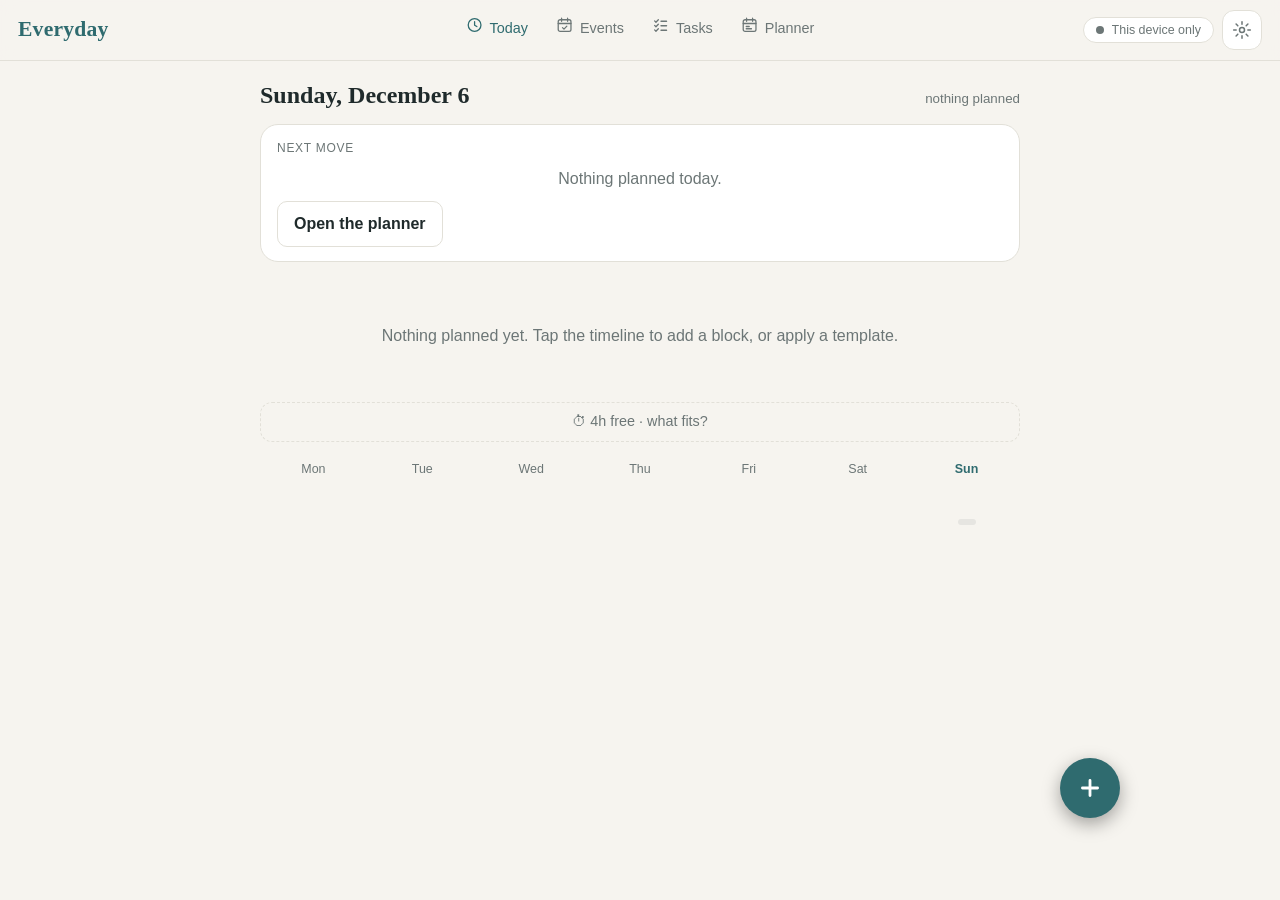
==== commit b8e5ef8b: "Add files via upload" ====
--- a/index.html
+++ b/index.html
@@ -36,6 +36,7 @@
 
   <dialog id="modal"></dialog>
   <div id="toast" role="status" aria-live="polite"></div>
+  <button id="fab" type="button" hidden><svg viewBox="0 0 24 24" aria-hidden="true"><path d="M12 5v14M5 12h14"/></svg></button>
 
   <script type="module" src="js/app.js"></script>
 </body>
--- a/css/shoplist.css
+++ b/css/shoplist.css
@@ -45,7 +45,10 @@
 .sl-newshop input { width: 9em; min-height: 36px; padding: 0 10px; margin: 0; }
 .sl-hint { font-size: .8rem; color: var(--muted); margin: 0; }
 .sl-actions { display: flex; align-items: center; gap: 8px; padding-top: 6px; border-top: 1px solid var(--line); }
-.sl-gap { flex: 1; }
+.sl-gap { flex: 1; order: 1; }
+.sl-actions .sl-danger { order: 0; }
+.sl-actions .sl-cancel { order: 2; }
+.sl-actions .sl-primary { order: 3; }
 .sl-actions button { min-height: 46px; border-radius: 12px; font: inherit; font-weight: 600; padding: 0 16px; cursor: pointer; border: 1px solid var(--line); background: transparent; color: var(--ink); }
 .sl-actions .sl-primary { background: var(--accent); border-color: var(--accent); color: var(--accent-ink); }
 .sl-actions .sl-danger { border: 0; color: var(--danger); padding: 0 6px; }
--- a/css/style.css
+++ b/css/style.css
@@ -36,7 +36,7 @@
 
 /* header */
 .top {
-  position: sticky; top: 0; z-index: 5; display: flex; align-items: center; justify-content: space-between;
+  position: sticky; top: 0; z-index: 9; display: flex; align-items: center; justify-content: space-between;
   padding: calc(env(safe-area-inset-top) + 10px) 18px 10px; background: color-mix(in srgb, var(--bg) 92%, transparent);
   backdrop-filter: blur(8px); border-bottom: 1px solid var(--line);
 }
@@ -61,7 +61,7 @@
 
 /* bottom tabs */
 .tabs {
-  position: fixed; bottom: 0; left: 0; right: 0; z-index: 5; display: flex; justify-content: space-around;
+  position: fixed; bottom: 0; left: 0; right: 0; z-index: 9; display: flex; justify-content: space-around;
   height: calc(var(--nav-h) + env(safe-area-inset-bottom)); padding-bottom: env(safe-area-inset-bottom);
   background: var(--surface); border-top: 1px solid var(--line);
 }
@@ -340,6 +340,7 @@
 .ing .mark { font-weight: 700; }
 .ing li.have .mark { color: var(--green); }
 .ing li.need .mark { color: var(--warn); }
+.ing li.ing-group { padding: 12px 14px 4px; font-size: .78rem; font-weight: 700; letter-spacing: .04em; text-transform: uppercase; color: var(--muted); border-bottom: 0; }
 .steps-box { margin: 10px 0; }
 .steps-box summary { cursor: pointer; font-weight: 600; color: var(--muted); }
 .steps-box ol { padding-left: 1.3em; }
@@ -456,6 +457,8 @@
 .pk-grid { display: grid; grid-template-columns: repeat(auto-fill, minmax(160px, 1fr)); gap: 12px; padding: 4px 0 16px; flex: 1 0 auto; align-content: start; }
 @media (max-width: 600px) { .pk-grid { grid-template-columns: 1fr 1fr; gap: 10px; } }
 .pk-card { position: relative; }
+.pk-group { grid-column: 1 / -1; margin: 6px 2px -2px; font-size: .8rem; font-weight: 700; letter-spacing: .04em; text-transform: uppercase; color: var(--muted); }
+.pk-group small { font-weight: 500; }
 .pk-pick { display: flex; flex-direction: column; width: 100%; height: 100%; padding: 0; border: 2px solid var(--line); border-radius: 16px; overflow: hidden; background: var(--surface); color: inherit; font: inherit; text-align: left; cursor: pointer; transition: border-color .15s, transform .15s; }
 .pk-card.on .pk-pick { border-color: var(--accent); box-shadow: 0 6px 18px color-mix(in srgb, var(--accent) 22%, transparent); }
 .pk-pick:active { transform: scale(.98); }
@@ -514,6 +517,7 @@
 .steps-edit { list-style: none; margin: 6px 0 8px; padding: 0; display: grid; gap: 6px; }
 .step-row { display: grid; grid-template-columns: 22px 1fr 92px 30px 30px; gap: 6px; align-items: center; }
 .step-row .step-n { font-size: .8rem; color: var(--muted); text-align: center; font-variant-numeric: tabular-nums; }
+.step-row .step-n.done { color: var(--green); font-weight: 700; }
 .step-row input, .step-row select { margin: 0; }
 .icon-sp { width: 30px; }
 .form .static { display: block; margin-top: 5px; padding: 10px 0; color: var(--ink); font-weight: 400; }
@@ -707,6 +711,15 @@
 .times-row input { width: 5em; margin: 0; }
 .times-row select { width: auto; margin: 0; }
 .needs { display: flex; flex-wrap: wrap; gap: 6px; margin: 4px 0 8px; }
+.need-pick { position: relative; margin: 2px 0 6px; }
+.need-pick input { width: 100%; }
+.need-list { display: flex; flex-direction: column; margin-top: 4px; border-radius: 12px; overflow: hidden; }
+.need-list:empty { display: none; }
+.need-list { border: 1px solid var(--line); background: var(--surface); }
+.need-opt { text-align: left; border: 0; border-bottom: 1px solid var(--line); background: transparent; color: var(--ink); font: inherit; padding: 11px 14px; cursor: pointer; }
+.need-opt:last-child { border-bottom: 0; }
+.need-opt.new { color: var(--accent); font-weight: 600; }
+@media (hover: hover) { .need-opt:hover { background: color-mix(in srgb, var(--accent) 10%, var(--surface)); } }
 .need-chip { display: inline-flex; align-items: center; gap: 4px; padding: 3px 4px 3px 10px; border-radius: 999px; border: 1px solid var(--line); background: var(--surface); font-size: .88rem; }
 .need-chip.done { color: var(--muted); }
 .need-chip .icon { font-size: .8rem; width: 22px; height: 22px; padding: 0; }
@@ -912,6 +925,7 @@
 .fchip { display: inline-flex; align-items: center; gap: 5px; padding: 4px 10px; border-radius: 999px; border: 1px solid var(--line); background: var(--surface); color: var(--muted); font: inherit; font-size: .8rem; font-weight: 600; cursor: pointer; }
 .fchip.on { border-color: var(--accent); color: var(--accent); background: color-mix(in srgb, var(--accent) 12%, var(--surface)); }
 .fchip.cat .chip-dot { width: 8px; height: 8px; border-radius: 50%; background: var(--c); }
+.fchip.cat::before { content: none; } /* the chip has its own dot; .cat would add a second one */
 .fchip.cat.on { border-color: var(--c); color: var(--ink); background: color-mix(in srgb, var(--c) 16%, var(--surface)); }
 .fchip.clear { border-style: dashed; }
 .side-head .icon.on { color: var(--accent); }
@@ -1009,21 +1023,33 @@
 .reflow span { flex: 1; }
 .reflow .linkish { font-weight: 600; }
 /* Settings cards */
-.set-card { background: var(--surface); border: 1px solid var(--line); border-radius: 16px; padding: 4px 16px 14px; margin: 12px 0; }
-.set-card > h2 { margin: 12px 0 6px; font-size: 1.15rem; }
-.set-card h3 { margin: 16px 0 6px; font-size: .95rem; color: var(--muted); font-family: var(--sans); font-weight: 600; letter-spacing: .02em; text-transform: uppercase; }
-.set-card .form { margin: 0; }
-.set-card h4 { margin: 14px 0 4px; font-size: .95rem; font-weight: 700; }
-details.set-card > summary { list-style: none; cursor: pointer; display: flex; align-items: center; }
-details.set-card > summary::-webkit-details-marker { display: none; }
-details.set-card > summary::after { content: '›'; margin-left: auto; color: var(--muted); font-size: 1.4rem; transition: transform .15s; }
-details.set-card[open] > summary::after { transform: rotate(90deg); }
-details.set-card > summary h2 { margin: 12px 0; }
-details.set-card[open] > summary h2 { margin-bottom: 6px; }
-.set-card .why { display: block; color: var(--muted); font-size: .8rem; line-height: 1.35; margin: 2px 0 8px; }
-.set-card label.opt { display: block; margin: 10px 0 0; }
-.set-card label.opt .why { margin-top: 4px; }
-.set-card label.check small { display: block; color: var(--muted); font-size: .8rem; font-weight: 400; }
+.set-page h3 { margin: 18px 0 6px; font-size: .95rem; color: var(--muted); font-family: var(--sans); font-weight: 600; letter-spacing: .02em; text-transform: uppercase; }
+.set-page .form { margin: 0; }
+.set-page h4 { margin: 14px 0 4px; font-size: .95rem; font-weight: 700; }
+.set-page .why { display: block; color: var(--muted); font-size: .8rem; line-height: 1.35; margin: 2px 0 8px; }
+.set-page label.opt { display: block; margin: 10px 0 0; }
+.set-page label.opt .why { margin-top: 4px; }
+.set-page label.check small { display: block; color: var(--muted); font-size: .8rem; font-weight: 400; }
+/* Settings: a status card, then a list of pages (as in Ricette) */
+.set-status { display: flex; align-items: center; gap: 12px; background: var(--surface); border: 1px solid var(--line); border-radius: 16px; padding: 14px 14px 14px 16px; margin: 12px 0 14px; }
+.set-status .ok-dot, .set-status .off-dot, .set-status .bad-dot { margin-top: 0; }
+.off-dot, .bad-dot { width: 10px; height: 10px; border-radius: 50%; flex: none; }
+.off-dot { background: var(--muted); }
+.bad-dot { background: var(--danger); }
+.set-status .btn { margin: 0; white-space: nowrap; }
+.set-text { flex: 1; min-width: 0; display: flex; flex-direction: column; gap: 2px; }
+.set-text b { font-size: 1rem; }
+.set-text small { color: var(--muted); font-size: .85rem; line-height: 1.3; }
+.set-list { display: flex; flex-direction: column; background: var(--surface); border: 1px solid var(--line); border-radius: 16px; overflow: hidden; }
+.set-row { display: flex; align-items: center; gap: 14px; padding: 14px 14px 14px 16px; min-height: 64px; color: var(--ink); text-decoration: none; border-top: 1px solid var(--line); }
+.set-row:first-child { border-top: 0; }
+.set-row:active { background: var(--accent-soft); }
+@media (hover: hover) { .set-row:hover { background: var(--accent-soft); } }
+.set-ico { font-size: 1.5rem; width: 32px; text-align: center; flex: none; }
+.set-chev { color: var(--muted); font-size: 1.4rem; flex: none; }
+.set-back { display: inline-block; color: var(--muted); text-decoration: none; margin: 4px 0 0; padding: 6px 0; }
+.set-title { display: flex; align-items: center; gap: 10px; margin-top: 6px; }
+.version { text-align: center; color: var(--muted); font-size: .8rem; margin: 18px 0 8px; }
 .leg-line { display: grid; grid-template-columns: 1fr auto; gap: 6px 8px; align-items: center; margin: 6px 0; }
 .leg-line .leg-name { grid-column: 1 / -1; font-size: .85rem; color: var(--muted); font-weight: 600; }
 .leg-line select { min-width: 0; }
@@ -1082,7 +1108,10 @@
 .today-allday { display: flex; flex-wrap: wrap; gap: 6px; margin: 0 0 10px; }
 
 /* ---------- shopping list v2 (css/shoplist.css, shared with Ricette): Everyday's own placement ---------- */
-.shop-tools .shop-view { margin-left: auto; white-space: nowrap; }
+.task-tools.shop-tools { flex-wrap: nowrap; }
+.shop-tools .search-box { flex: 1 1 auto; }
+.shop-tools .shop-view { margin-left: auto; white-space: nowrap; flex: none; }
+.shop-tools .icon-btn { flex: none; }
 .shop-tools .icon-btn { width: 40px; padding: 6px 0; font-size: 1.1rem; line-height: 1; }
 .shop-filter-chips { margin: -2px 0 8px; }
 .sl-bar { margin: 6px 0 10px; flex-wrap: wrap; }
@@ -1095,3 +1124,97 @@
 .trip-list .sl-row { min-height: 46px; }
 .sl-dialog .sl-menu { margin: 4px 0 8px; }
 @media (min-width: 1100px) { .sl-cartbar { --nav-h: 0px; } }
+
+/* A task over several days (v44): a past day where only some steps got done stays as a trace */
+.block.partial { background: repeating-linear-gradient(135deg, color-mix(in srgb, var(--c) 9%, var(--surface)) 0 6px, var(--surface) 6px 12px); border-left-style: dashed; }
+.block.partial .blk-title { color: var(--muted); }
+.block .blk-check.part { display: inline-grid; place-items: center; width: 18px; height: 18px; font-size: .95rem; line-height: 1; color: var(--c); cursor: default; }
+.blk-step.later .st-title { color: var(--muted); font-style: italic; }
+.blk-step.later .st-title::after { content: " →"; }
+.blk-time .mini-badge { margin-left: 2px; }
+.mini-badge.day { background: transparent; border: 1px solid color-mix(in srgb, var(--c) 50%, var(--line)); }
+.mini-badge.part { background: color-mix(in srgb, var(--c) 30%, var(--surface)); }
+
+/* v47: date fields read in the app's language: the native field stays (its picker, its value), its own text hidden */
+.date-field { position: relative; display: block; }
+.date-field input[type=date] { width: 100%; color: transparent; }
+.date-field input[type=date]::-webkit-datetime-edit { color: transparent; }
+/* While you type in it (or its picker is open) the field shows its own text; the overlay comes back after */
+.date-field input[type=date]:focus { color: var(--ink); }
+.date-field input[type=date]:focus::-webkit-datetime-edit { color: var(--ink); }
+.date-field input[type=date]:focus + .date-text { visibility: hidden; }
+.date-field .date-text { position: absolute; left: 14px; right: 40px; top: calc(50% + 2.5px); transform: translateY(-50%); text-align: left; font-weight: 400; pointer-events: none; white-space: nowrap; overflow: hidden; text-overflow: ellipsis; color: var(--ink); font: inherit; }
+.date-field .date-text.empty { color: var(--muted); }
+.pills.steps-plan { flex-wrap: wrap; overflow: visible; }
+.steps-plan .day-pill span { text-transform: none; min-width: 0; }
+
+/* v48: the previews' list, by day (in the drawer) */
+.why-list { max-height: 42vh; overflow-y: auto; padding-right: 2px; }
+.tray.open > .tray-planned.tray-why[open] { max-height: 46vh; }
+.why-day { display: flex; justify-content: space-between; align-items: baseline; margin: 10px 2px 2px; font-size: .82rem; font-weight: 700; }
+.why-day .linkish { font-weight: 700; padding: 6px 0; }
+.why-day small { color: var(--muted); font-weight: 400; }
+.why-row { display: flex; align-items: center; gap: 10px; padding: 4px 0 4px 8px; border-left: 3px solid var(--c); margin: 4px 0; }
+.why-time { font-variant-numeric: tabular-nums; font-size: .82rem; color: var(--muted); width: 42px; flex: none; }
+.why-main { display: flex; flex-direction: column; min-width: 0; flex: 1; }
+.why-title { font-size: .9rem; white-space: nowrap; overflow: hidden; text-overflow: ellipsis; }
+.why-main .why-line { color: var(--muted); font-size: .76rem; white-space: nowrap; overflow: hidden; text-overflow: ellipsis; }
+.why-x { flex: none; width: 40px; height: 40px; color: var(--muted); }
+.block.ghost.assign.short .blk-body { align-items: center; }
+.block.ghost.assign.short .blk-time { flex: none; }
+.block.ghost.assign { z-index: 3; }
+.cat-chip .cat-main { font-size: .7rem; color: var(--muted); font-weight: 600; }
+.cat-chips.multi + .hint { display: block; margin-top: 6px; }
+/* v48: three buttons in the drawer never run past its edge (the secondary ones give way) */
+.tray-actions > .btn:not(.primary) { flex: 0 1 auto; min-width: 0; overflow: hidden; text-overflow: ellipsis; white-space: nowrap; }
+.tray-actions .btn.primary:not(.spread) { flex: 1 1 auto; min-width: 0; }
+
+/* v49: the + button (Oggi, Eventi, Attività) and toasts with buttons */
+#fab { position: fixed; right: max(18px, calc(50vw - 480px)); bottom: calc(var(--nav-h) + env(safe-area-inset-bottom) + 18px); z-index: 10; width: 60px; height: 60px; border-radius: 50%; border: 0; background: var(--accent); color: var(--accent-ink); box-shadow: 0 6px 18px rgba(0,0,0,.35); display: flex; align-items: center; justify-content: center; cursor: pointer; }
+#fab[hidden] { display: none; }
+#fab svg { width: 26px; height: 26px; fill: none; stroke: currentColor; stroke-width: 2.6; stroke-linecap: round; }
+#toast.act { pointer-events: auto; display: flex; flex-wrap: wrap; align-items: center; justify-content: flex-end; gap: 0 4px; padding: 8px 6px 4px 16px; width: min(520px, calc(100vw - 24px)); }
+#toast.act .t-msg { flex: 1 1 100%; }
+#toast.act button { border: 0; background: none; color: #9fd3d0; font: inherit; font-weight: 700; padding: 10px 10px; cursor: pointer; white-space: nowrap; }
+@media (prefers-color-scheme: dark) { #toast.act button { color: #1d5f62; } }
+.just-added .ja-h { color: var(--accent); }
+.list.fresh li { border: 1.5px solid var(--accent); border-radius: 12px; background: color-mix(in srgb, var(--accent) 10%, var(--surface)); }
+.task-tools.more { margin-top: -4px; }
+.tools-btn.on { border-color: var(--accent); color: var(--accent); }
+/* the + sheet */
+.quick-q { font-size: 1.05rem !important; }
+.quick-chips { display: flex; flex-wrap: wrap; gap: 6px; min-height: 30px; margin: 8px 0 4px; }
+.quick-chips .qc { display: inline-flex; align-items: center; gap: 6px; padding: 5px 11px; border-radius: 999px; border: 1px solid color-mix(in srgb, var(--accent) 40%, var(--line)); background: color-mix(in srgb, var(--accent) 12%, var(--surface)); font-size: .85rem; }
+.quick-chips .qc i { width: 8px; height: 8px; border-radius: 50%; background: var(--c); }
+.quick-go { display: flex; flex-direction: column; gap: 10px; margin-top: 10px; }
+.quick-go .btn.primary.big { flex-direction: column; gap: 2px; min-height: 58px; width: 100%; }
+.quick-go .btn.primary.big small { font-weight: 500; font-size: .8rem; opacity: .85; }
+.quick-go .two-btn { display: grid; grid-template-columns: 1fr 1fr; gap: 10px; }
+.quick-go .linkish { align-self: center; padding: 8px; }
+.quick-done { font-size: .85rem; color: var(--green); min-height: 1.2em; margin: 4px 0 0; }
+#toast.act.show ~ #fab { opacity: 0; pointer-events: none; }
+#fab { transition: opacity .2s; }
+.quick-go .btn.primary.big small { color: inherit; opacity: .9; }
+dialog.quick h2 { margin-top: .4rem; }
+/* v49: time tracking */
+.run-bar { position: sticky; top: 57px; z-index: 7; display: flex; align-items: center; gap: 10px; margin: -4px -4px 12px; padding: 8px 8px 8px 14px; border-radius: 14px; background: var(--accent-soft); border: 1px solid color-mix(in srgb, var(--accent) 40%, var(--line)); }
+.run-dot { width: 10px; height: 10px; border-radius: 50%; background: var(--accent); flex: none; animation: run-pulse 2s infinite; }
+.run-bar.paused .run-dot { animation: none; background: var(--muted); }
+@keyframes run-pulse { 50% { opacity: .35; } }
+.run-main { flex: 1; min-width: 0; display: flex; flex-direction: column; align-items: flex-start; border: 0; background: none; color: inherit; font: inherit; text-align: left; padding: 0; cursor: pointer; }
+.run-main b { font-size: .92rem; max-width: 100%; white-space: nowrap; overflow: hidden; text-overflow: ellipsis; }
+.run-main small { color: var(--muted); font-size: .76rem; }
+.run-time { font-size: 1.3rem; font-weight: 700; font-variant-numeric: tabular-nums; }
+.run-pause { width: 44px; height: 44px; font-size: .8rem; }
+.late-card { border: 1px solid var(--warn); background: color-mix(in srgb, var(--warn) 10%, var(--surface)); border-radius: 14px; padding: 14px 16px; margin-bottom: 14px; }
+.late-card p { margin: 6px 0 10px; font-size: .9rem; }
+.start-box { display: flex; flex-direction: column; gap: 6px; padding: 12px; margin: 10px 0; border-radius: 14px; background: var(--accent-soft); }
+.start-box .start-now { min-height: 50px; font-size: 1.05rem; }
+.start-box > .hint { text-align: center; margin: 0; }
+.time-hist { margin-top: 6px; }
+.time-hist .th-head { display: flex; justify-content: space-between; align-items: baseline; }
+.time-hist ul { list-style: none; margin: 6px 0; padding: 0; border: 1px solid var(--line); border-radius: 10px; }
+.time-hist li { display: flex; justify-content: space-between; padding: 8px 12px; font-size: .88rem; }
+.time-hist li + li { border-top: 1px solid var(--line); }
+.time-hist small.ok { color: var(--green); } .time-hist small.warn { color: var(--warn); }
+dialog .start-now { width: 100%; }
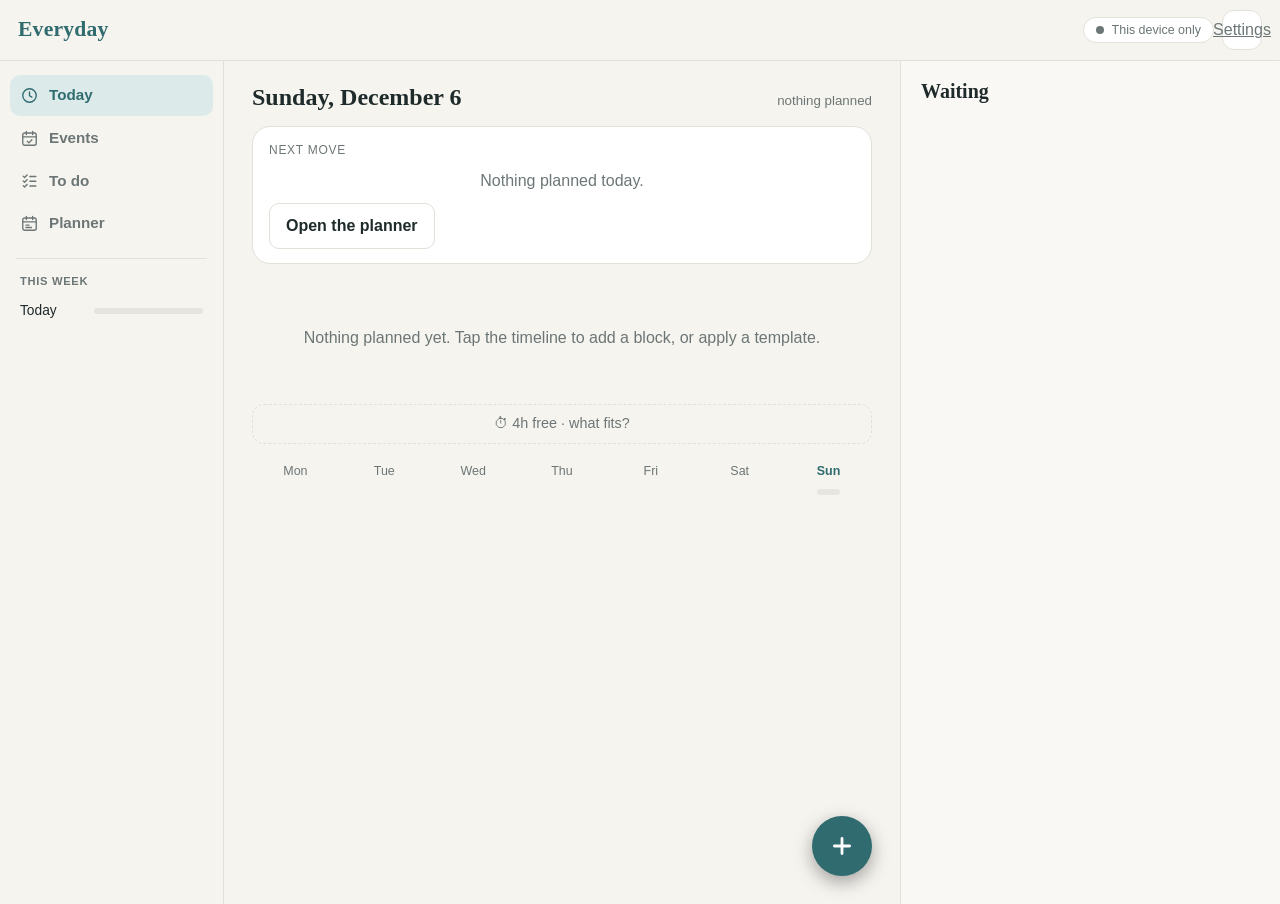
==== commit 7d335ff4: "Add files via upload" ====
--- a/index.html
+++ b/index.html
@@ -18,7 +18,7 @@
   <header class="top">
     <h1 id="app-title">Everyday</h1>
     <button id="sync" class="sync local" type="button"><span class="dot"></span><span id="sync-label"></span></button>
-    <a id="gear" class="gear" href="#/settings" aria-label="Settings"><svg viewBox="0 0 24 24" aria-hidden="true"><circle cx="12" cy="12" r="3"/><path d="M12 2v3M12 19v3M2 12h3M19 12h3M4.9 4.9l2.1 2.1M17 17l2.1 2.1M4.9 19.1 7 17M17 7l2.1-2.1"/></svg></a>
+    <a id="gear" class="gear" href="#/settings" aria-label="Settings"><svg viewBox="0 0 24 24" aria-hidden="true"><path d="M10.27 4.80 L10.72 2.49 L13.28 2.49 L13.73 4.80 L15.87 5.69 L17.82 4.37 L19.63 6.18 L18.31 8.13 L19.20 10.27 L21.51 10.72 L21.51 13.28 L19.20 13.73 L18.31 15.87 L19.63 17.82 L17.82 19.63 L15.87 18.31 L13.73 19.20 L13.28 21.51 L10.72 21.51 L10.27 19.20 L8.13 18.31 L6.18 19.63 L4.37 17.82 L5.69 15.87 L4.80 13.73 L2.49 13.28 L2.49 10.72 L4.80 10.27 L5.69 8.13 L4.37 6.18 L6.18 4.37 L8.13 5.69 Z"/><circle cx="12" cy="12" r="3.1"/></svg><span class="gear-label" id="gear-label"></span></a>
   </header>
 
   <main id="view"></main>
--- a/css/style.css
+++ b/css/style.css
@@ -395,36 +395,8 @@
 @media (min-width: 900px) { .m-cell { min-height: 110px; } .m-item { font-size: .75rem; } }
 
 /* ---------- list (agenda) ---------- */
-.agenda { max-width: 760px; margin: 0 auto 24px; }
-.ag-day h2 { display: flex; align-items: baseline; gap: 8px; flex-wrap: wrap; margin: 1.2rem 0 .5rem; }
-.ag-day h2 .linkish { text-transform: capitalize; }
-.ag-day.today h2 .linkish { color: var(--accent); }
 .linkish.plain { text-decoration: none; color: inherit; font: inherit; }
-.ag-empty { margin: 0 0 4px 4px; }
-.ag-list { list-style: none; margin: 0; padding: 0; background: var(--surface); border: 1px solid var(--line); border-radius: var(--radius); overflow: hidden; }
-.ag-row { display: flex; flex-wrap: wrap; align-items: center; gap: 10px; padding: 0 12px 0 0; border-bottom: 1px solid var(--line); border-left: 4px solid var(--c); }
-.ag-row:last-child { border-bottom: 0; }
-.ag-check { width: 20px; height: 20px; margin: 0 0 0 10px; flex: none; accent-color: var(--c); }
-span.ag-check { display: inline-block; }
-.ag-main { flex: 1; min-width: 0; display: flex; gap: 12px; align-items: baseline; border: 0; background: none; font: inherit; color: inherit; text-align: left; padding: 11px 0; cursor: pointer; }
-.ag-time { flex: none; width: 6.8em; font-size: .82rem; font-weight: 600; color: var(--muted); font-variant-numeric: tabular-nums; }
-.ag-text { min-width: 0; flex: 1; }
-.ag-title { display: block; font-weight: 600; }
-.ag-text small { display: block; color: var(--muted); font-size: .8rem; margin-top: 1px; }
-.ag-row.done .ag-title, .ag-row.failed .ag-title { text-decoration: line-through; color: var(--muted); }
-.ag-row.event { background: repeating-linear-gradient(135deg, transparent 0 10px, color-mix(in srgb, var(--c) 5%, transparent) 10px 20px); }
-.ag-row.due .ag-time { color: var(--warn); }
-.ag-row.conflict { box-shadow: inset 0 0 0 2px color-mix(in srgb, var(--danger) 50%, transparent); }
-.ag-row > .btn { flex: none; }
-.ag-details { flex-basis: 100%; padding: 0 0 12px 40px; }
-.ag-details .checklist { margin: 6px 0; }
-.ag-details .button-row { margin: 8px 0 0; }
-.ag-recipes { list-style: none; padding: 0; margin: 6px 0; display: flex; flex-wrap: wrap; gap: 8px; }
-.ag-recipes li { display: flex; align-items: center; gap: 8px; background: var(--bg); border-radius: 10px; padding: 4px 10px 4px 4px; font-size: .88rem; }
-.ag-recipes img { width: 34px; height: 34px; border-radius: 8px; object-fit: cover; }
-.ag-note { font-style: italic; }
 .notes { white-space: pre-wrap; margin: 6px 0; }
-@media (max-width: 520px) { .ag-time { width: 5.6em; font-size: .76rem; } .ag-main { gap: 8px; } }
 
 /* ---------- rules ---------- */
 .rule { border: 1px solid var(--line); border-radius: 12px; padding: 8px 10px; margin: 8px 0; background: var(--surface); }
@@ -535,12 +507,6 @@
 .blk-step.done .st-title { text-decoration: line-through; color: var(--muted); }
 .blk-step.failed .st-title { color: var(--danger); text-decoration: line-through; }
 /* In the list: steps under their task. */
-.ag-steps { list-style: none; margin: -4px 0 8px; padding: 0 0 0 40px; display: grid; gap: 2px; flex: 1 0 100%; }
-.ag-steps li { display: flex; align-items: center; gap: 8px; font-size: .88rem; padding: 3px 0; }
-.ag-steps input { width: 17px; height: 17px; margin: 0; accent-color: var(--c); flex: none; }
-.ag-steps .ag-time { width: 3.2em; font-size: .8rem; color: var(--muted); font-variant-numeric: tabular-nums; }
-.ag-steps li.done .st-title { text-decoration: line-through; color: var(--muted); }
-.ag-steps li.failed .st-title { text-decoration: line-through; color: var(--danger); }
 .steps-dlg li { display: flex; align-items: center; gap: 6px; }
 .steps-dlg li label { flex: 1; }
 .steps-dlg li.failed .item-text { color: var(--danger); }
@@ -618,7 +584,6 @@
 .drop-on { outline: 2px solid var(--accent) !important; outline-offset: -2px; background: color-mix(in srgb, var(--accent) 10%, transparent) !important; }
 .in-range { background: color-mix(in srgb, var(--accent) 9%, transparent); }
 .wk-day.in-range, .m-cell.in-range { box-shadow: inset 0 -3px 0 var(--accent); }
-.ag-day.in-range { border-radius: 12px; }
 
 .load { display: flex; align-items: center; gap: 6px; width: 100%; margin-top: 4px; }
 .load small { font-size: .7rem; color: var(--muted); white-space: nowrap; font-variant-numeric: tabular-nums; }
@@ -634,12 +599,9 @@
 .m-cell .load { margin: 2px 0; }
 .day-head .load { position: absolute; left: 25%; right: 25%; bottom: -8px; }
 .day-head { position: relative; }
-.ag-day h2 .load { max-width: 16em; }
 .block.ghost.assign { pointer-events: auto; cursor: pointer; border: 1.5px dashed var(--c); border-left: 4px solid var(--c); background: color-mix(in srgb, var(--c) 9%, var(--bg)); opacity: .95; }
 .ghost-x { font-size: .75rem; color: var(--muted); margin-left: 4px; }
 .m-item.ghost { border: 1px dashed var(--accent); border-radius: 4px; background: none; color: var(--ink); opacity: .85; }
-.ag-row.ghost { border-left: 4px dashed var(--accent); background: color-mix(in srgb, var(--accent) 6%, transparent); }
-.ag-row.ghost .ag-main { width: 100%; }
 .day-actions .btn.on { background: color-mix(in srgb, var(--accent) 16%, transparent); border-color: var(--accent); }
 #app-title { cursor: pointer; }
 .fold-sec.first { border-top: 0; margin-top: 8px; }
@@ -1218,3 +1180,256 @@
 .time-hist li + li { border-top: 1px solid var(--line); }
 .time-hist small.ok { color: var(--green); } .time-hist small.warn { color: var(--warn); }
 dialog .start-now { width: 100%; }
+/* v51: the When part (once · repeats · whenever), the weekly "to fix" card, the pick sheet */
+.seg.when-mode { display: grid; grid-template-columns: repeat(3, minmax(0, 1fr)); gap: 4px; padding: 4px; border: 1px solid var(--line); border-radius: 12px; margin: 4px 0 12px; }
+.seg.when-mode label { margin: 0 !important; position: relative; }
+.seg.when-mode input { position: absolute; opacity: 0; width: 1px; height: 1px; }
+.seg.when-mode span { display: flex; align-items: center; justify-content: center; min-height: 40px; border-radius: 9px; font-weight: 600; color: var(--ink); cursor: pointer; text-align: center; font-size: .9rem; }
+.seg.when-mode input:checked + span { background: var(--accent); color: var(--accent-ink); }
+.seg.when-mode input:focus-visible + span { outline: 2px solid var(--accent); }
+.pills.day-chips, .pills.when-pills, .pills.rep-pills { flex-wrap: wrap; overflow: visible; gap: 8px; align-items: center; }
+.day-chip { min-height: 40px; padding: 0 14px; border-radius: 999px; border: 1px solid var(--line); background: var(--surface); color: var(--ink); font: inherit; cursor: pointer; }
+.day-chip.on, .day-other.on .date-field input { border-color: var(--accent); box-shadow: inset 0 0 0 1px var(--accent); }
+.day-other { margin: 0 !important; flex: 1 1 140px; min-width: 140px; }
+.day-other .date-field input { margin-top: 0 !important; }
+.when-pills .day-pill span, .rep-pills .day-pill span { text-transform: none; min-width: 0; padding: 8px 12px; }
+.at-time { display: flex !important; align-items: center; gap: 10px; }
+.at-time input { width: 110px !important; margin-top: 0 !important; }
+.week-days { display: grid; grid-template-columns: repeat(7, minmax(0, 1fr)); gap: 6px; margin: 10px 0; }
+.week-days .day-pill span { width: 100%; min-width: 0; padding: 10px 0; border-radius: 12px; }
+.add-due { display: inline-block; margin: 10px 0 4px; }
+label.choice { display: flex !important; gap: 12px; align-items: flex-start; padding: 12px 14px; margin: 8px 0 !important; border: 1px solid var(--line); border-radius: 12px; color: var(--ink) !important; font-weight: 400 !important; }
+label.choice.on { border-color: var(--accent); background: var(--accent-soft); }
+label.choice > input { width: auto; margin-top: 3px; accent-color: var(--accent); flex: none; }
+label.choice > span { display: flex; flex-direction: column; gap: 4px; flex: 1; min-width: 0; }
+label.choice small { color: var(--muted); font-size: .82rem; }
+label.choice .row.tight { display: flex; gap: 8px; margin-top: 6px; }
+label.choice .row.tight > * { flex: 1; min-width: 0; }
+.week-card { border: 1px solid color-mix(in srgb, var(--accent) 40%, var(--line)); background: color-mix(in srgb, var(--accent) 6%, var(--surface)); border-radius: 16px; padding: 14px 16px; margin-bottom: 14px; }
+.wc-head { display: flex; justify-content: space-between; align-items: baseline; font-size: 1rem; margin-bottom: 4px; }
+.wc-head small { color: var(--muted); }
+.occ-row { padding: 10px 0; border-bottom: 1px solid var(--line); }
+.occ-row:last-of-type { border-bottom: 0; }
+.occ-head { display: flex; justify-content: space-between; gap: 8px; align-items: baseline; }
+.occ-head small { color: var(--muted); white-space: nowrap; }
+.occ-chips { display: flex; flex-wrap: wrap; gap: 8px; margin-top: 8px; }
+.occ-chip { min-height: 38px; padding: 0 12px; border-radius: 999px; border: 1px solid var(--line); background: var(--surface); color: var(--ink); font: inherit; cursor: pointer; }
+.occ-chip.on { border: 1.5px solid var(--accent); background: var(--accent-soft); font-weight: 600; }
+.occ-chip[data-action=occ-more] { border-style: dashed; color: var(--muted); }
+.occ-chip[data-action=occ-skip] { border: 0; background: none; color: var(--muted); text-decoration: underline; }
+.week-card .button-row { margin-top: 10px; }
+.slot-opts { display: flex; flex-direction: column; gap: 8px; margin-bottom: 10px; }
+.slot-opt { margin: 0 !important; position: relative; }
+.slot-opt input { position: absolute; opacity: 0; width: 1px; height: 1px; }
+.slot-opt span { display: flex; flex-direction: column; padding: 12px 14px; border-radius: 12px; border: 1px solid var(--line); background: var(--surface); color: var(--ink); cursor: pointer; font-weight: 400; }
+.slot-opt span small { color: var(--muted); }
+.slot-opt input:checked + span { border: 1.5px solid var(--accent); background: var(--accent-soft); }
+/* v52: one look for the three lists (To do, Saved, Shopping) */
+body[data-route=tasks] .part-h { font-family: var(--sans); margin: 14px 0 0; font-size: inherit; }
+body[data-route=tasks] .fold, body[data-route=tasks] .part-h .fold, body[data-route=tasks] .task-part .grp-sec .fold, body[data-route=tasks] .grp-sec .fold {
+  font-family: var(--sans); font-size: .75rem; font-weight: 700; letter-spacing: .06em; text-transform: uppercase; color: var(--muted); padding: 10px 2px 6px; }
+body[data-route=tasks] .fold small { font-weight: 600; letter-spacing: 0; }
+body[data-route=tasks] .fold-sec { border-top: 0; margin-top: 4px; padding-top: 0; }
+body[data-route=tasks] .task-part .grp-sec { margin-left: 0; }
+body[data-route=tasks] .part-h .fold { color: var(--ink); }
+body[data-route=tasks] .sub { font-size: .75rem; font-weight: 700; letter-spacing: .06em; margin: 12px 2px 6px; }
+body[data-route=tasks] .sl-ghead .sl-glabel { font-size: .75rem; font-weight: 700; letter-spacing: .06em; text-transform: uppercase; color: var(--muted); }
+.task-main { display: flex; align-items: center; gap: 10px; }
+.task-main .item-text { flex: 1; min-width: 0; }
+.imp-r { flex: none; font-size: .78rem; }
+.imp-r .prio { color: var(--warn); }
+.imp-r .prio.low { color: var(--muted); }
+.saved-plan { flex: none; width: 40px; height: 40px; margin-right: 8px; border-radius: 10px; border: 1px solid color-mix(in srgb, var(--accent) 40%, var(--line)); background: var(--accent-soft); color: var(--accent); }
+.active-filters { margin: -4px 0 8px; }
+.kind-chips { display: flex; gap: 4px; overflow-x: auto; margin: 4px -4px 12px; padding: 0 4px 2px; scrollbar-width: none; }
+.kind-chip { flex: none; min-height: 36px; padding: 0 9px; border-radius: 999px; border: 1px solid var(--line); background: none; color: var(--ink); font: inherit; font-size: .85rem; cursor: pointer; }
+.kind-chip.on { background: var(--accent); border-color: var(--accent); color: var(--accent-ink); font-weight: 700; }
+
+/* v53: Routine — the week at a glance */
+.rt-week { display: flex; align-items: center; justify-content: space-between; gap: 6px; margin: 4px 0 2px; }
+.rt-week .icon { width: 44px; height: 44px; font-size: 1.3rem; color: var(--muted); }
+.rt-week-mid { flex: 1; border: 0; background: none; color: inherit; font: inherit; text-align: center; padding: 4px; cursor: pointer; }
+.rt-week-mid:disabled { cursor: default; }
+.rt-week-mid small { display: block; color: var(--muted); font-size: .82rem; }
+.rt-days { display: flex; justify-content: space-between; padding: 0 14px; font-size: .7rem; color: var(--muted); }
+.rt-days > span:first-child { flex: 1; }
+.rt-strip { flex: none; display: grid; grid-template-columns: repeat(7, 18px); gap: 3px; justify-items: center; align-items: center; }
+.rt-c { width: 14px; height: 14px; border-radius: 50%; box-sizing: border-box; display: inline-block; }
+.rt-c.rt-done { background: var(--accent); }
+.rt-c.rt-part { background: linear-gradient(90deg, var(--accent) 50%, transparent 50%); border: 2px solid var(--accent); }
+.rt-c.rt-planned { border: 2px solid var(--accent); }
+.rt-c.rt-due { border: 2px dotted var(--muted); }
+.rt-c.rt-fix { border-radius: 3px; border: 2px dashed var(--warn); }
+.rt-c.rt-missed { border: 2px solid var(--warn); background: none; position: relative; }
+.rt-c.rt-missed::after { content: ''; position: absolute; left: 1px; right: 1px; top: 4px; height: 2px; background: var(--warn); transform: rotate(-45deg); }
+.rt-c.rt-skip, .rt-c.rt-pause { border-radius: 2px; height: 3px; width: 10px; background: var(--muted); }
+.list.routines .task-main { gap: 10px; }
+.rt-row.paused .item-text { opacity: .7; }
+.rt-gh { display: flex; align-items: baseline; justify-content: space-between; gap: 8px; }
+.rt-from { color: var(--accent); font-size: .8rem; font-weight: 600; }
+.rt-legend { display: flex; flex-wrap: wrap; gap: 6px 14px; justify-content: center; font-size: .75rem; color: var(--muted); margin: 12px 0 4px; }
+.rt-legend > span { display: inline-flex; align-items: center; gap: 5px; }
+.rt-legend .rt-c { width: 11px; height: 11px; }
+.rt-legend .rt-c.rt-skip { height: 3px; width: 9px; }
+.rt-area { color: var(--muted); font-family: inherit; font-size: .8rem; font-weight: 400; }
+.rt-hist { border: 1px solid var(--line); border-radius: 14px; padding: 12px 10px; margin-bottom: 10px; }
+.rt-hist-h { display: flex; justify-content: space-between; padding: 0 4px 6px; }
+.rt-hist-h small { color: var(--muted); }
+.rt-hist .rt-days { padding: 0 4px; }
+.rt-hrow { display: flex; align-items: center; justify-content: space-between; padding: 4px; font-size: .82rem; color: var(--muted); }
+.rt-sets { display: flex; flex-direction: column; border: 1px solid var(--line); border-radius: 14px; overflow: hidden; margin-bottom: 10px; }
+.rt-set { display: flex; justify-content: space-between; align-items: center; gap: 12px; min-height: 48px; padding: 0 14px; border: 0; border-bottom: 1px solid var(--line); background: none; color: inherit; font: inherit; text-align: left; cursor: pointer; }
+.rt-set:last-child { border-bottom: 0; }
+.rt-set small { color: var(--muted); text-align: right; }
+.rt-prow { display: flex; justify-content: space-between; align-items: center; gap: 8px; }
+
+/* v54: Palestra */
+.pal-note { display: flex; flex-direction: column; align-items: flex-start; gap: 10px; padding: 12px 14px; margin: 4px 0 10px; border: 1px solid var(--accent); border-radius: 14px; }
+.pal-note small { display: block; color: var(--muted); }
+.run-pal { white-space: nowrap; }
+.rt-row.archived .item-text { color: var(--muted); }
+a.rt-from { text-decoration: none; }
+.rt-from { white-space: nowrap; }
+
+/* ---------- v55: views on To do ---------- */
+.seg.vw-tabs { display: grid; grid-template-columns: repeat(3, minmax(0, 1fr)); gap: 3px; margin-bottom: 4px; }
+.seg.vw-tabs > button { min-width: 0; overflow: hidden; text-overflow: ellipsis; white-space: nowrap; }
+.seg.vw-tabs > button.loose:not(.on) { font-style: italic; }
+.seg.vw-tabs > .vw-edit { flex: none; border: 1px dashed var(--line); background: none; color: var(--muted); font: inherit; font-size: .85rem; padding: 8px 6px; border-radius: 9px; cursor: pointer; }
+.nbadge { display: inline-block; min-width: 18px; padding: 0 5px; border-radius: 999px; background: var(--warn); color: #fff; font-size: .7rem; line-height: 18px; text-align: center; }
+.vw-shows { margin: 2px 2px 8px; font-size: .82rem; color: var(--muted); }
+.vw-changed { color: var(--warn); }
+.vw-tag { flex: none; align-self: center; margin-right: 8px; padding: 1px 8px; border-radius: 999px; font-size: .72rem; color: var(--warn); border: 1px solid color-mix(in srgb, var(--warn) 50%, transparent); white-space: nowrap; }
+.list.tasks li.vw-row { flex-wrap: wrap; }
+.vw-row > .vw-rep { width: 22px; margin: 0 4px 0 10px; text-align: center; color: var(--muted); }
+.vw-miss { display: flex; flex-wrap: wrap; gap: 6px; width: 100%; padding: 2px 10px 10px 40px; }
+.vw-miss.big { padding: 4px 0 10px; }
+.mchip { border: 1px dashed var(--warn); background: none; color: var(--warn); font: inherit; font-size: .84rem; padding: 6px 12px; border-radius: 999px; cursor: pointer; }
+.mchip.set { border-style: solid; border-color: var(--line); color: var(--ink); }
+.vw-miss.big .mchip { color: var(--ink); border: 1px solid var(--line); padding: 9px 14px; }
+.vw-miss.big .mchip.set { background: var(--accent); color: var(--accent-ink); border-color: var(--accent); }
+.mchip.more { border: 0; color: var(--accent); }
+.vw-card { display: flex; align-items: center; gap: 10px; margin: 4px 0 10px; padding: 12px 14px; border-radius: 14px; background: color-mix(in srgb, var(--warn) 12%, var(--surface)); border: 1px solid color-mix(in srgb, var(--warn) 35%, var(--line)); }
+.vw-card b { flex: 1; }
+.vw-gh { margin: 14px 2px 6px; font: 600 .78rem var(--sans); text-transform: uppercase; letter-spacing: .04em; color: var(--muted); }
+.vw-gh small { font-weight: 400; }
+.vw-ul li { display: flex; align-items: center; justify-content: space-between; padding: 4px 8px; }
+.vw-li-btns { display: flex; gap: 2px; align-items: center; }
+.vw-save .row { display: flex; gap: 6px; margin-top: 4px; }
+.vw-save .row input { flex: 1; }
+.add-opt.on { border-color: var(--accent); }
+.qc-warn { display: inline-block; padding: 2px 10px; border-radius: 999px; background: color-mix(in srgb, var(--warn) 18%, var(--surface)); color: var(--warn); font-size: .8rem; font-weight: 600; }
+.vw-app { display: flex; gap: 8px; flex-wrap: wrap; margin: 6px 0 2px; }
+.vw-app .btn { flex: 1; text-align: center; }
+.quick-where { margin: 18px 0 4px; font-size: 1rem; }
+dialog.tri .tri-t { font-size: 1.4rem; margin: 4px 0 6px; }
+dialog.tri .tri-n { margin-top: 14px; }
+dialog.tri .tri-go .btn { flex: 1; }
+
+/* ---------- v55: the agenda Planner ---------- */
+.ag-card-top { display: flex; align-items: center; gap: 8px; margin: 2px 0 10px; padding: 10px 12px; border-radius: 14px; background: var(--surface); border: 1px solid var(--line); }
+.ag-card-top > span, .ag-card-top > b { flex: 1; min-width: 0; font-size: .9rem; }
+.ag-card-top.on { border-style: dashed; border-color: var(--accent); background: color-mix(in srgb, var(--accent) 8%, var(--surface)); }
+.ag-ok { margin: 2px 2px 10px; color: var(--muted); font-size: .85rem; }
+.agenda { list-style: none; margin: 0; padding: 0; display: flex; flex-direction: column; gap: 6px; }
+.ag-row { display: flex; align-items: stretch; gap: 8px; }
+.ag-time { flex: none; width: 52px; display: flex; flex-direction: column; align-items: flex-end; padding-top: 10px; font: 600 .85rem var(--sans); font-variant-numeric: tabular-nums; }
+.ag-time small { font-weight: 400; color: var(--muted); font-size: .75rem; }
+.ag-c { flex: 1; min-width: 0; display: flex; flex-direction: column; gap: 2px; text-align: left; padding: 9px 12px; border-radius: 12px; border: 1px solid var(--line); border-left: 4px solid var(--c); background: var(--surface); color: var(--ink); font: inherit; cursor: pointer; }
+.ag-t { font-weight: 600; overflow: hidden; text-overflow: ellipsis; white-space: nowrap; }
+.ag-c small { color: var(--muted); font-size: .8rem; }
+.ag-len { display: flex; align-items: center; gap: 8px; margin-top: 2px; }
+.ag-len i { display: block; height: 3px; border-radius: 2px; background: var(--c); opacity: .7; min-width: 6px; }
+.ag-len b { font-size: .75rem; font-weight: 600; color: var(--muted); }
+.ag-row.ghost .ag-c { border-style: dashed; border-left-style: dashed; background: color-mix(in srgb, var(--c) 6%, transparent); cursor: default; }
+.ag-row.ghost .icon { align-self: center; }
+.ag-row.is-done .ag-c, .ag-row.is-skipped .ag-c { opacity: .6; }
+.ag-row.ev .ag-c { background: color-mix(in srgb, var(--c) 10%, var(--surface)); }
+.ag-gap button { width: 100%; display: flex; align-items: center; gap: 8px; padding: 6px 0; border: 0; background: none; color: var(--muted); font: inherit; font-size: .85rem; cursor: pointer; text-align: left; }
+.ag-gap button > span:last-child { flex: 1; padding: 7px 12px; border: 1px dashed var(--line); border-radius: 12px; }
+.ag-gap .ag-time { padding-top: 0; font-weight: 400; color: var(--muted); }
+.ag-gap u { color: var(--accent); text-decoration: none; }
+.ag-week { list-style: none; margin: 0; padding: 0; display: flex; flex-direction: column; gap: 6px; }
+.ag-day { width: 100%; display: flex; flex-direction: row; gap: 10px; align-items: flex-start; padding: 10px 12px; border-radius: 14px; border: 1px solid var(--line); background: var(--surface); color: var(--ink); font: inherit; text-align: left; cursor: pointer; }
+.ag-day.is-today { border-color: var(--accent); }
+.ag-day.past { opacity: .6; }
+.ag-dn { flex: none; width: 38px; display: flex; flex-direction: column; align-items: center; }
+.ag-dn small { color: var(--muted); font-size: .75rem; text-transform: capitalize; }
+.ag-dn b { font-size: 1.25rem; }
+.ag-dc { flex: 1; min-width: 0; display: flex; flex-direction: column; gap: 6px; }
+.ag-chips { display: flex; flex-wrap: wrap; gap: 4px; }
+.ag-chip { max-width: 100%; overflow: hidden; text-overflow: ellipsis; white-space: nowrap; font-size: .78rem; padding: 2px 8px; border-radius: 8px; border-left: 3px solid var(--c, var(--muted)); background: color-mix(in srgb, var(--c, var(--muted)) 10%, transparent); }
+.ag-chip.ghost { border: 1px dashed var(--c); }
+.ag-chip.ev { --c: var(--muted); }
+.ag-chip.more { border: 0; color: var(--muted); }
+.ag-empty { margin: 6px 0; }
+
+/* ---------- v55: events as an agenda ---------- */
+.ev2-list { list-style: none; margin: 0; padding: 0; display: flex; flex-direction: column; gap: 8px; }
+.ev2 { display: flex; gap: 10px; align-items: flex-start; }
+.ev2-date { flex: none; width: 44px; display: flex; flex-direction: column; align-items: center; padding-top: 6px; line-height: 1.1; }
+.ev2-date b { font-size: 1.3rem; }
+.ev2-date small { font-size: .72rem; color: var(--muted); text-transform: capitalize; }
+.ev2.is-today .ev2-date b { color: var(--accent); }
+.ev2-col { flex: 1; min-width: 0; display: flex; flex-direction: column; gap: 4px; }
+.ev2-card { display: flex; flex-direction: column; gap: 3px; text-align: left; padding: 10px 12px; border-radius: 12px; border: 1px solid var(--line); border-left: 4px solid var(--c); background: var(--surface); color: var(--ink); font: inherit; cursor: pointer; }
+.ev2-card small { color: var(--muted); font-size: .8rem; }
+.ev2.imported .ev2-card { background: none; }
+.ev2.done .ev2-card { opacity: .6; }
+.ev2-ready { display: block; height: 4px; border-radius: 2px; background: var(--line); overflow: hidden; margin-top: 4px; }
+.ev2-ready i { display: block; height: 100%; background: var(--warn); }
+.ev2-ready.ok i { background: var(--green, var(--accent)); }
+.ev2-ready.late i { background: var(--danger, #c0392b); }
+.ev2-ghost { display: flex; align-items: center; gap: 6px; padding: 6px 10px; border: 1px dashed var(--accent); border-radius: 10px; font-size: .84rem; }
+.ev2-ghost small { color: var(--muted); margin-left: auto; }
+.ev2-gap button { width: 100%; display: flex; gap: 8px; justify-content: space-between; margin-left: 54px; width: calc(100% - 54px); padding: 8px 12px; border: 1px dashed var(--line); border-radius: 12px; background: none; color: var(--muted); font: inherit; font-size: .84rem; cursor: pointer; }
+.ev2-gap u { color: var(--accent); text-decoration: none; }
+
+/* ---------- v56: wide screens — rail · tab · pane (views/wide.js) ---------- */
+body.is-wide { --pane: 380px; --hdr: 57px; padding-bottom: 0; }
+body.is-wide .tabs { display: none; }
+body.is-wide main { max-width: none; padding: 0; }
+body.is-wide .vw-tabs { display: none; }
+body.is-wide #fab { right: 28px; bottom: 24px; }
+body.is-wide.wide-pane #fab { right: calc(var(--pane) + 28px); }
+.wide { display: grid; grid-template-columns: 224px minmax(0, 1fr) var(--pane); min-height: calc(100vh - var(--hdr)); }
+.wide.no-pane { grid-template-columns: 224px minmax(0, 1fr); }
+.rail { position: sticky; top: var(--hdr); height: calc(100vh - var(--hdr)); overflow: auto; border-right: 1px solid var(--line); padding: 14px 10px 24px; display: flex; flex-direction: column; gap: 2px; }
+.rl-tab { display: flex; align-items: center; gap: 10px; padding: 9px 10px; border-radius: 10px; color: var(--muted); text-decoration: none; font-weight: 600; font-size: .95rem; }
+.rl-tab:hover, .rl-sub:hover, .rl-day:hover { background: var(--surface); }
+.rl-tab.on { color: var(--accent); background: var(--accent-soft); }
+.rl-ico svg { width: 19px; height: 19px; fill: none; stroke: currentColor; stroke-width: 1.7; stroke-linecap: round; stroke-linejoin: round; display: block; }
+.rl-tab .nbadge { margin-left: auto; }
+.rl-sub { display: flex; align-items: center; gap: 8px; width: 100%; padding: 6px 10px 6px 39px; border: 0; border-radius: 9px; background: none; color: var(--ink); font: inherit; font-size: .88rem; text-align: left; cursor: pointer; }
+.rl-sub span:first-child { flex: 1; min-width: 0; overflow: hidden; text-overflow: ellipsis; white-space: nowrap; }
+.rl-sub small { color: var(--muted); font-size: .75rem; }
+.rl-sub.on { background: var(--surface); box-shadow: inset 3px 0 0 var(--accent); font-weight: 600; }
+.rl-edit { color: var(--muted); }
+.rl-sep { height: 1px; background: var(--line); margin: 12px 6px; }
+.rl-lab { font-size: .7rem; font-weight: 700; text-transform: uppercase; letter-spacing: .06em; color: var(--muted); margin: 0 10px 4px; }
+.rl-day { display: flex; align-items: center; gap: 10px; width: 100%; min-height: 0; padding: 5px 10px; border: 0; border-radius: 9px; background: none; color: var(--ink); font: inherit; font-size: .86rem; text-align: left; cursor: pointer; text-transform: capitalize; }
+.rl-day > span:first-child { width: 64px; flex: none; }
+.rl-day .load { margin: 0; }
+.rl-day.on { background: var(--surface); }
+.wide-main { min-width: 0; width: 100%; max-width: 920px; margin: 0 auto; padding: 16px 28px 96px; }
+.wide-main:has(.ag-week, .week, .m-grid) { max-width: 1200px; }
+.pane { position: sticky; top: var(--hdr); height: calc(100vh - var(--hdr)); overflow: auto; border-left: 1px solid var(--line); padding: 18px 20px 32px; background: color-mix(in srgb, var(--surface) 40%, var(--bg)); }
+.pane h2 { margin: 0 0 6px; font-size: 1.25rem; }
+.pn-h small { color: var(--muted); font-weight: 400; font-size: .9rem; }
+.pn-empty { margin-top: 40px; text-align: center; }
+.pn-miss { color: var(--warn); font-size: .85rem; margin: 0 0 6px; }
+.pane .field-label { margin-top: 14px; }
+.mchip.plain { border-style: solid; border-color: var(--line); color: var(--ink); }
+.vw-miss.big .mchip.plain.set, .vw-miss.big .mchip.set { background: var(--accent); color: var(--accent-ink); border-color: var(--accent); }
+.pn-now { align-self: center; font-size: .82rem; color: var(--muted); margin-left: 4px; }
+.pn-kv { display: grid; grid-template-columns: 110px 1fr; gap: 6px 10px; margin: 16px 0; font-size: .9rem; }
+.pn-kv dt { color: var(--muted); }
+.pn-kv dd { margin: 0; min-width: 0; overflow-wrap: anywhere; }
+.pane .button-row.left { justify-content: flex-start; flex-wrap: wrap; gap: 8px; }
+.pn-list li.pn-on { background: var(--accent-soft); box-shadow: inset 3px 0 0 var(--accent); }
+.pn-list .task-main { padding-right: 8px; }
+.pane .list.tasks li { min-height: 48px; }
+.ag-gap.fits button > span:last-child { border-color: var(--accent); border-style: solid; background: color-mix(in srgb, var(--accent) 12%, transparent); color: var(--ink); }
+.ag-gap.nofit { opacity: .35; }
+.load.empty { padding: 0; text-align: inherit; } /* (v56) not the empty-state .empty */
+.pane a.ev2-card, .pane a.ev2-card * { text-decoration: none; color: var(--ink); }
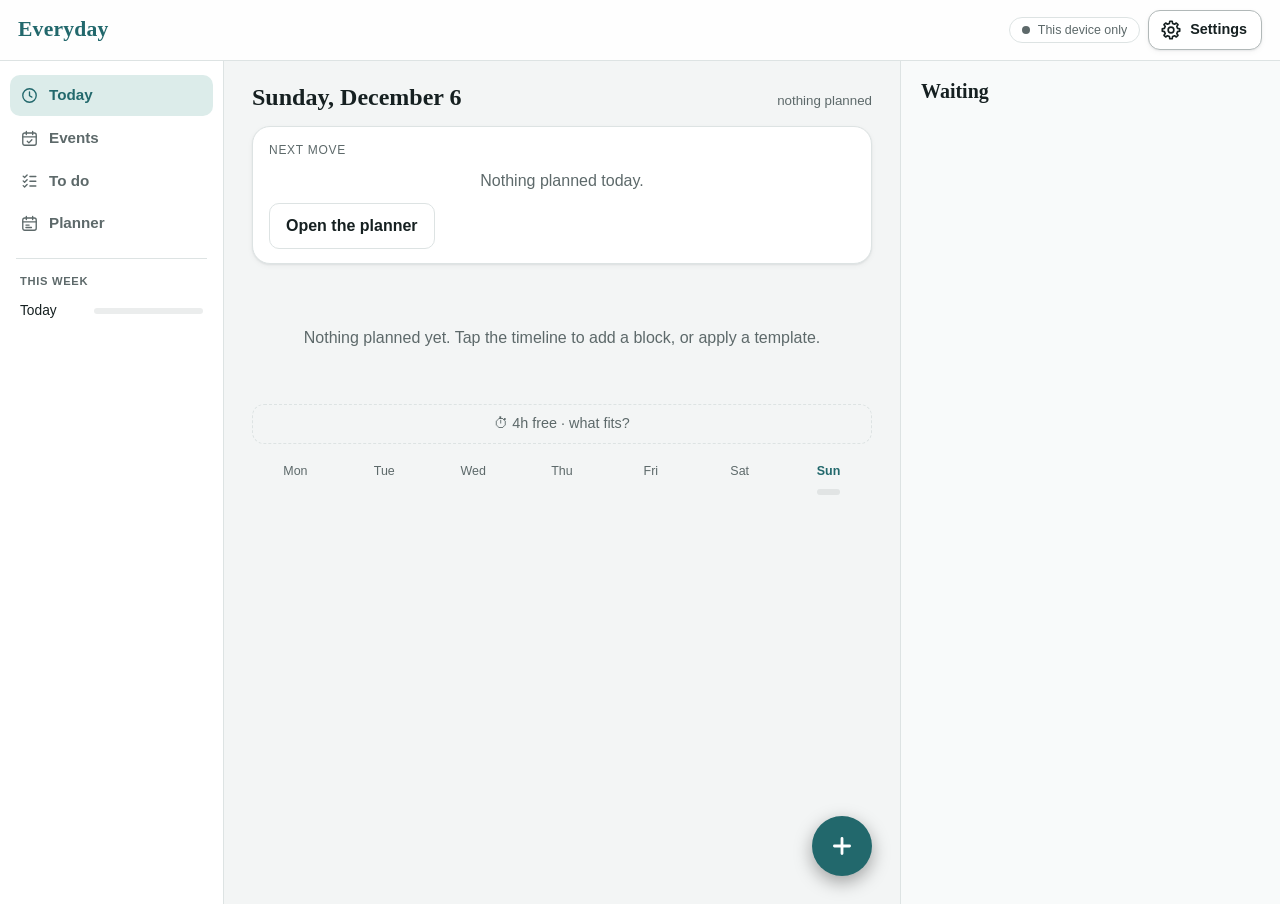
==== commit 69f93952: "Add files via upload" ====
--- a/index.html
+++ b/index.html
@@ -5,6 +5,7 @@
   <meta name="viewport" content="width=device-width, initial-scale=1, viewport-fit=cover">
   <title>Everyday</title>
   <meta name="theme-color" content="#2f6b6f">
+  <script>/* (v62) the theme before the first paint: the choice saved on this device, else the device's own */(function(){var c='auto';try{c=localStorage.getItem('everyday-theme')||'auto'}catch(e){}var d=c==='dark'||(c!=='light'&&matchMedia('(prefers-color-scheme: dark)').matches);document.documentElement.className=d?'dark':'light';})()</script>
   <meta name="mobile-web-app-capable" content="yes">
   <meta name="apple-mobile-web-app-capable" content="yes">
   <meta name="apple-mobile-web-app-title" content="Everyday">
--- a/css/style.css
+++ b/css/style.css
@@ -1,14 +1,17 @@
 :root {
-  --bg: #f6f4ef;
+  color-scheme: light;
+  /* (v61) light theme "Pulito": cool neutral page, white cards with a soft shadow, white bars */
+  --bg: #f3f5f5;
   --surface: #ffffff;
-  --ink: #1f2a2b;
-  --muted: #6c7676;
-  --line: #e2e0d8;
-  --accent: #2f6b6f;
+  --ink: #162021;
+  --muted: #5d696a;
+  --line: #dde3e3;
+  --accent: #22686c;
   --accent-ink: #ffffff;
-  --accent-soft: #dcebea;
+  --accent-soft: #dcecea;
   --green: #3f8f5a;
-  --warn: #c98a12;
+  --warn: #b5780c;
+  --lift: 0 1px 2px rgba(15, 35, 36, .07), 0 2px 6px rgba(15, 35, 36, .04);
   --danger: #a8322a;
   --radius: 14px;
   --serif: "Iowan Old Style", "Palatino Linotype", Palatino, Georgia, serif;
@@ -16,11 +19,11 @@
   --nav-h: 64px;
 }
 
-@media (prefers-color-scheme: dark) {
-  :root {
+/* (v62) dark: the device's choice, or Settings → Aspetto (theme.js puts .dark or .light on <html>) */
+:root.dark {
+    color-scheme: dark;
     --bg: #151a1b; --surface: #1f2627; --ink: #e9eeec; --muted: #94a09f; --line: #313b3c;
-    --accent: #6fb7b4; --accent-ink: #102021; --accent-soft: #23393a; --green: #7cc28f;
-  }
+    --accent: #6fb7b4; --accent-ink: #102021; --accent-soft: #23393a; --green: #7cc28f; --warn: #c98a12;
 }
 
 * { box-sizing: border-box; }
@@ -41,9 +44,6 @@
   backdrop-filter: blur(8px); border-bottom: 1px solid var(--line);
 }
 .top h1 { margin: 0; font-size: 1.35rem; color: var(--accent); letter-spacing: .01em; margin-right: auto; }
-.gear { width: 40px; height: 40px; margin-left: 8px; border-radius: 12px; border: 1px solid var(--line); background: var(--surface); color: var(--muted); display: inline-flex; align-items: center; justify-content: center; flex: none; }
-.gear svg { width: 20px; height: 20px; fill: none; stroke: currentColor; stroke-width: 1.8; stroke-linecap: round; }
-.gear.active { color: var(--accent); border-color: var(--accent); }
 .sync {
   display: inline-flex; align-items: center; gap: 8px; border: 1px solid var(--line); background: var(--surface);
   color: var(--muted); border-radius: 999px; padding: 5px 12px; font-size: .78rem; cursor: pointer; max-width: 60vw;
@@ -1138,7 +1138,7 @@
 #toast.act { pointer-events: auto; display: flex; flex-wrap: wrap; align-items: center; justify-content: flex-end; gap: 0 4px; padding: 8px 6px 4px 16px; width: min(520px, calc(100vw - 24px)); }
 #toast.act .t-msg { flex: 1 1 100%; }
 #toast.act button { border: 0; background: none; color: #9fd3d0; font: inherit; font-weight: 700; padding: 10px 10px; cursor: pointer; white-space: nowrap; }
-@media (prefers-color-scheme: dark) { #toast.act button { color: #1d5f62; } }
+:root.dark #toast.act button { color: #1d5f62; }
 .just-added .ja-h { color: var(--accent); }
 .list.fresh li { border: 1.5px solid var(--accent); border-radius: 12px; background: color-mix(in srgb, var(--accent) 10%, var(--surface)); }
 .task-tools.more { margin-top: -4px; }
@@ -1433,3 +1433,26 @@
 .ag-gap.nofit { opacity: .35; }
 .load.empty { padding: 0; text-align: inherit; } /* (v56) not the empty-state .empty */
 .pane a.ev2-card, .pane a.ev2-card * { text-decoration: none; color: var(--ink); }
+
+/* ---------- v59: the settings gear (the same in Everyday, Ricette and Palestra) ---------- */
+.gear { height: 40px; min-width: 40px; margin-left: 8px; padding: 0 9px; gap: 8px; border-radius: 12px; border: 1px solid color-mix(in srgb, var(--ink) 22%, var(--line)); background: var(--surface); color: var(--ink); display: inline-flex; align-items: center; justify-content: center; text-decoration: none; font-weight: 600; font-size: .9rem; flex: none; transition: border-color .15s, color .15s, background .15s; }
+.gear svg { width: 22px; height: 22px; flex: none; fill: none; stroke: currentColor; stroke-width: 1.8; stroke-linejoin: round; stroke-linecap: round; }
+.gear:hover { border-color: var(--accent); color: var(--accent); }
+.gear.active { color: var(--accent-ink); background: var(--accent); border-color: var(--accent); }
+.gear-label { display: none; }
+@media (min-width: 1100px) { .gear { padding: 0 14px 0 11px; } .gear-label { display: inline; } }
+
+/* ---------- v61: light theme "Pulito" — cards lift off the page; bars are white ---------- */
+:root:not(.dark) .list, :root:not(.dark) .ag-c, :root:not(.dark) .ev2-card, :root:not(.dark) .vw-card, :root:not(.dark) .ag-card-top, :root:not(.dark) .card, :root:not(.dark) .ag-day, :root:not(.dark) .now-card, :root:not(.dark) .set-list, :root:not(.dark) .week-card, :root:not(.dark) .seg, :root:not(.dark) .gear, :root:not(.dark) .search, :root:not(.dark) .to-plan, :root:not(.dark) .tray { box-shadow: var(--lift); }
+:root:not(.dark) .ag-row.ghost .ag-c, :root:not(.dark) .ev2.imported .ev2-card { box-shadow: none; }
+:root:not(.dark) .top { background: color-mix(in srgb, #fff 88%, transparent); }
+:root:not(.dark) .tabs { background: #fff; }
+:root:not(.dark) .rail, :root:not(.dark) .pane { background: #fff; }
+:root:not(.dark) .pane { background: color-mix(in srgb, var(--bg) 55%, #fff); }
+/* (v62) Settings → Aspetto: Automatico · Chiaro · Scuro */
+.seg.theme-seg { display: grid; grid-template-columns: repeat(3, minmax(0, 1fr)); gap: 3px; margin: 4px 0 6px; max-width: 420px; }
+.seg.theme-seg label { margin: 0 !important; position: relative; display: flex; align-items: center; justify-content: center; padding: 8px 6px; border-radius: 9px; cursor: pointer; color: var(--muted); font-weight: 600; font-size: .9rem; }
+.seg.theme-seg label.on { background: var(--accent); color: var(--accent-ink); }
+.seg.theme-seg input { position: absolute; opacity: 0; width: 1px; height: 1px; }
+.seg.theme-seg label:has(input:focus-visible) { outline: 2px solid var(--accent); outline-offset: 2px; }
+.set-sub-h { margin: 18px 4px 6px; font-size: .72rem; font-weight: 700; text-transform: uppercase; letter-spacing: .06em; color: var(--muted); } /* (v62) groups of rows in Avanzate */
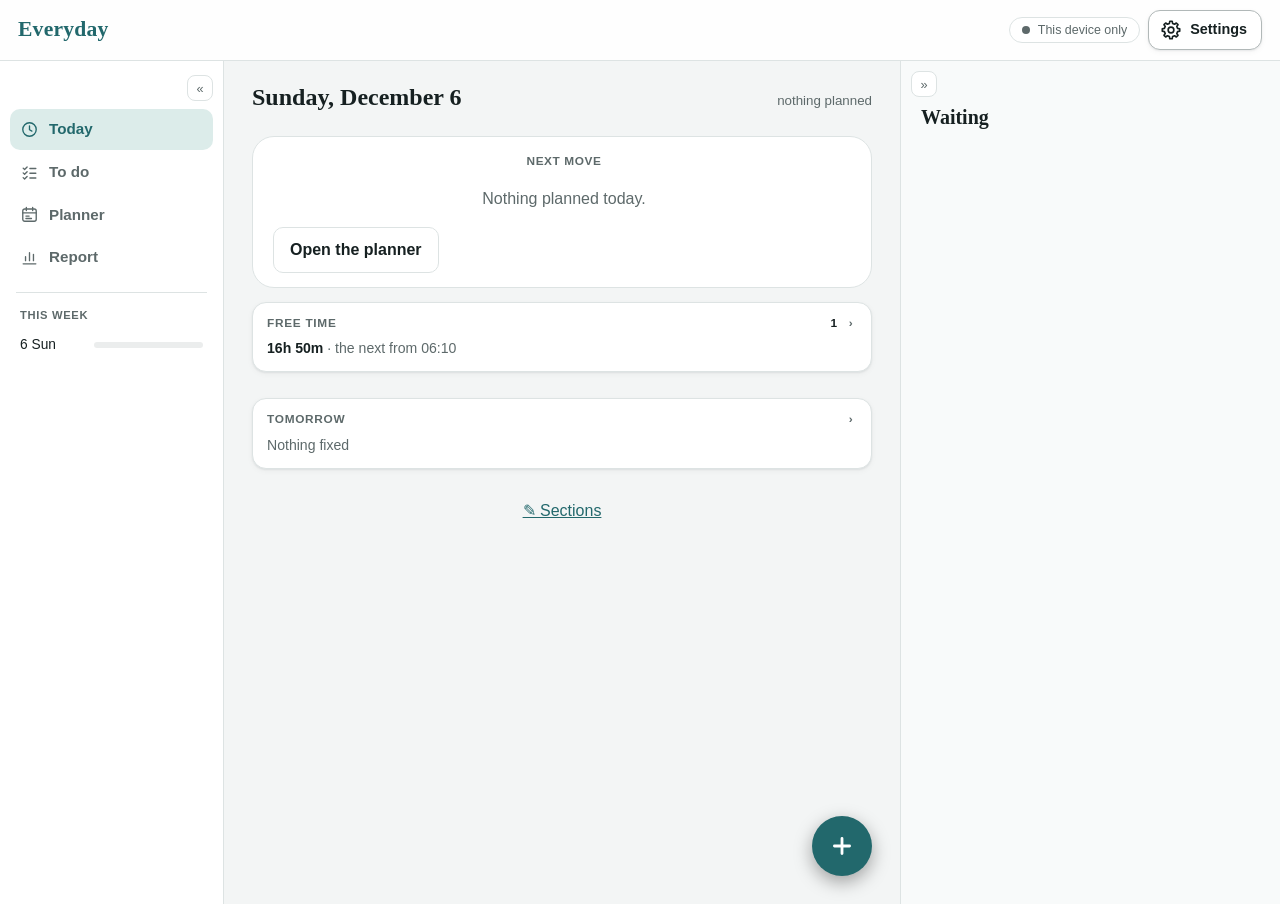
==== commit 0785d9d7: "Add files via upload" ====
--- a/index.html
+++ b/index.html
@@ -32,7 +32,9 @@
     <a href="#/tasks" data-tab="tasks"><span class="ico" aria-hidden="true">
       <svg viewBox="0 0 24 24"><path d="m4 6.5 1.8 1.8L9 5M4 12.5l1.8 1.8L9 11M4 18.5l1.8 1.8L9 17M12.5 7h7.5M12.5 13h7.5M12.5 19h7.5"/></svg><span class="count" id="shop-count" hidden></span></span><span class="label"></span></a>
     <a href="#/plan" data-tab="plan"><span class="ico" aria-hidden="true">
-      <svg viewBox="0 0 24 24"><rect x="3.5" y="5" width="17" height="15.5" rx="2.5"/><path d="M3.5 10h17M8 3v4M16 3v4M7.5 14h4M7.5 17h7"/></svg></span><span class="label"></span></a>
+      <svg viewBox="0 0 24 24"><rect x="3.5" y="5" width="17" height="15.5" rx="2.5"/><path d="M3.5 10h17M8 3v4M16 3v4M7.5 14h4M7.5 17h7"/></svg><span class="count plan-count" id="plan-count" hidden></span></span><span class="label"></span></a>
+    <a href="#/report" data-tab="report"><span class="ico" aria-hidden="true">
+      <svg viewBox="0 0 24 24"><path d="M4 20h16M7 16v-5M12 16V6M17 16v-8"/></svg></span><span class="label"></span></a>
   </nav>
 
   <dialog id="modal"></dialog>
--- a/css/style.css
+++ b/css/style.css
@@ -141,7 +141,6 @@
 .day-title { flex: 1; min-width: 0; border: 0; background: none; color: inherit; text-align: center; cursor: pointer; padding: 4px; font: inherit; }
 .day-name { display: block; font: 600 1.35rem/1.2 var(--serif); }
 .day-title small { display: block; font-size: .85rem; }
-#day-picker { position: absolute; left: 50%; top: 100%; width: 1px; height: 1px; opacity: 0; pointer-events: none; padding: 0; border: 0; }
 .day-actions { display: flex; gap: 8px; justify-content: center; flex-wrap: wrap; margin-bottom: 12px; }
 
 /* planner layout: tasks beside the timeline on wide screens, above it on phones */
@@ -213,6 +212,7 @@
 .day-pill { margin: 0 !important; }
 .day-pill input { position: absolute; opacity: 0; width: 1px; height: 1px; }
 .day-pill span { display: inline-block; min-width: 3.2em; text-align: center; padding: 6px 10px; border-radius: 999px; border: 1px solid var(--line); background: var(--surface); color: var(--ink); font-weight: 500; cursor: pointer; text-transform: capitalize; }
+.spans .day-pill span { text-transform: none; } /* (v81) "Resto del mese", not "Resto Del Mese" */
 .day-pill input:checked + span { background: var(--accent); border-color: var(--accent); color: var(--accent-ink); }
 .day-pill input:focus-visible + span { outline: 2px solid var(--accent); outline-offset: 2px; }
 .field-label { font-size: .9rem; font-weight: 600; color: var(--muted); margin: 12px 0 6px; }
@@ -1097,16 +1097,40 @@
 .mini-badge.day { background: transparent; border: 1px solid color-mix(in srgb, var(--c) 50%, var(--line)); }
 .mini-badge.part { background: color-mix(in srgb, var(--c) 30%, var(--surface)); }
 
-/* v47: date fields read in the app's language: the native field stays (its picker, its value), its own text hidden */
-.date-field { position: relative; display: block; }
-.date-field input[type=date] { width: 100%; color: transparent; }
-.date-field input[type=date]::-webkit-datetime-edit { color: transparent; }
-/* While you type in it (or its picker is open) the field shows its own text; the overlay comes back after */
-.date-field input[type=date]:focus { color: var(--ink); }
-.date-field input[type=date]:focus::-webkit-datetime-edit { color: var(--ink); }
-.date-field input[type=date]:focus + .date-text { visibility: hidden; }
-.date-field .date-text { position: absolute; left: 14px; right: 40px; top: calc(50% + 2.5px); transform: translateY(-50%); text-align: left; font-weight: 400; pointer-events: none; white-space: nowrap; overflow: hidden; text-overflow: ellipsis; color: var(--ink); font: inherit; }
-.date-field .date-text.empty { color: var(--muted); }
+/* v99: the app's own date field (datepick.js): dd/mm/yyyy, the weekday and how far, one 📅; a tap anywhere opens the calendar */
+.date-field { position: relative; display: block; container-type: inline-size; cursor: text; }
+.date-field .dp-in { width: 100%; padding-right: 46px; letter-spacing: .02em; }
+.date-field .dp-in::selection { background: var(--accent); color: var(--accent-ink); }
+.date-field .dp-rel { position: absolute; right: 44px; top: 50%; transform: translateY(-50%); color: var(--muted); font-size: .8rem; white-space: nowrap; pointer-events: none; }
+.date-field .dp-ic { position: absolute; right: 5px; top: 50%; transform: translateY(-50%); display: grid; place-items: center; width: 32px; height: 32px; border-radius: 8px; background: color-mix(in srgb, var(--line) 55%, transparent); font-size: .95rem; cursor: pointer; }
+.date-field.dp-open .dp-in { border-color: var(--accent); }
+@container (max-width: 250px) { .date-field .dp-rel { display: none; } }
+.pl-date .date-field .dp-ic { right: 0; } .pl-date .date-field .dp-in { padding-right: 44px !important; } .pl-date .date-field .dp-in:focus { outline: 0; }
+.dp-pop { position: fixed; z-index: 1000; width: 296px; padding: 10px; border: 1px solid var(--line); border-radius: 14px; background: var(--surface); color: var(--ink); box-shadow: 0 16px 40px rgba(0,0,0,.45); font-size: .85rem; user-select: none; }
+.dp-pop.dp-week { width: 330px; } .dp-pop.dp-month { width: 320px; }
+.dp-h { display: flex; align-items: center; justify-content: space-between; margin-bottom: 6px; } .dp-h b { font-weight: 700; }
+.dp-nav { width: 30px; height: 30px; border: 1px solid var(--line); border-radius: 8px; background: none; color: inherit; font: inherit; cursor: pointer; }
+.dp-g { display: grid; grid-template-columns: 22px repeat(7, 1fr); gap: 2px; text-align: center; }
+.dp-g.wk { grid-template-columns: 26px repeat(7, 1fr) 50px; }
+.dp-wd { color: var(--muted); font-size: .68rem; padding: 2px 0; } .dp-wn { color: var(--muted); font-size: .6rem; align-self: center; opacity: .7; }
+.dp-d { position: relative; height: 34px; border: 0; border-radius: 9px; background: none; color: inherit; font: inherit; cursor: pointer; padding: 0 0 4px; }
+.dp-d:hover { background: color-mix(in srgb, var(--accent) 20%, transparent); }
+.dp-d.o { opacity: .4; } .dp-d.t { font-weight: 800; box-shadow: inset 0 0 0 1px var(--line); } .dp-d.s { background: var(--accent); color: var(--accent-ink); } .dp-d:disabled { opacity: .2; cursor: default; }
+.dp-pop i { position: absolute; left: 30%; right: 30%; bottom: 4px; height: 3px; border-radius: 2px; background: color-mix(in srgb, var(--accent) 60%, transparent); }
+.dp-pop i.f { background: var(--warn); }
+.dp-row { display: grid; grid-template-columns: 26px repeat(7, 1fr) 50px; align-items: center; width: 100%; border: 0; border-radius: 9px; background: none; color: inherit; font: inherit; text-align: center; padding: 0; cursor: pointer; }
+.dp-row > span { position: relative; height: 32px; line-height: 28px; } .dp-row .o { opacity: .4; } .dp-row .t { font-weight: 800; text-decoration: underline; }
+.dp-row:hover { background: color-mix(in srgb, var(--accent) 20%, transparent); } .dp-row.s { background: var(--accent); color: var(--accent-ink); } .dp-row.s .dp-wn { color: inherit; }
+.dp-row em { position: relative; font-style: normal; font-size: .68rem; padding-bottom: 5px; } .dp-row em::after { content: ''; position: absolute; left: 6px; bottom: 0; height: 3px; width: calc(var(--w) * .8); border-radius: 2px; background: var(--accent); } .dp-row em.f::after { background: var(--warn); }
+.dp-mg { display: grid; grid-template-columns: repeat(4, 1fr); gap: 6px; }
+.dp-mg button { border: 1px solid var(--line); border-radius: 10px; background: none; color: inherit; font: inherit; padding: 8px 4px 6px; cursor: pointer; }
+.dp-mg button:hover { background: color-mix(in srgb, var(--accent) 18%, transparent); } .dp-mg button.s { background: var(--accent); color: var(--accent-ink); } .dp-mg button.t b { text-decoration: underline; }
+.dp-mg em { display: block; height: 4px; border-radius: 2px; background: var(--line); margin: 5px 6px 2px; overflow: hidden; } .dp-mg em u { display: block; height: 100%; background: var(--accent); } .dp-mg em.f u { background: var(--warn); }
+.dp-mg small { font-size: .62rem; color: var(--muted); } .dp-mg button.s small { color: inherit; }
+.dp-ft { display: flex; align-items: center; flex-wrap: wrap; gap: 6px; margin-top: 8px; }
+.dp-leg { margin-left: auto; color: var(--muted); font-size: .66rem; } .dp-leg i { position: static; display: inline-block; width: 12px; vertical-align: middle; }
+.day-title { border: 1px solid transparent !important; border-radius: 12px; transition: background .12s, border-color .12s; }
+.day-title:hover, .day-title.dp-open { border-color: var(--line) !important; background: var(--surface) !important; }
 .pills.steps-plan { flex-wrap: wrap; overflow: visible; }
 .steps-plan .day-pill span { text-transform: none; min-width: 0; }
 
@@ -1154,7 +1178,11 @@
 .quick-go .two-btn { display: grid; grid-template-columns: 1fr 1fr; gap: 10px; }
 .quick-go .linkish { align-self: center; padding: 8px; }
 .quick-done { font-size: .85rem; color: var(--green); min-height: 1.2em; margin: 4px 0 0; }
-#toast.act.show ~ #fab { opacity: 0; pointer-events: none; }
+/* (v63) the toast with Undo leaves the + free: on a phone it sits to the left of it, and tapping + closes it */
+@media (max-width: 1099px) {
+  #toast.act { left: 12px; right: 88px; width: auto; max-width: none; transform: translate(0, 20px); }
+  #toast.act.show { transform: translate(0, 0); }
+}
 #fab { transition: opacity .2s; }
 .quick-go .btn.primary.big small { color: inherit; opacity: .9; }
 dialog.quick h2 { margin-top: .4rem; }
@@ -1343,7 +1371,8 @@
 .ag-len b { font-size: .75rem; font-weight: 600; color: var(--muted); }
 .ag-row.ghost .ag-c { border-style: dashed; border-left-style: dashed; background: color-mix(in srgb, var(--c) 6%, transparent); cursor: default; }
 .ag-row.ghost .icon { align-self: center; }
-.ag-row.is-done .ag-c, .ag-row.is-skipped .ag-c { opacity: .6; }
+.ag-row.is-done .ag-c, .ag-row.is-skipped .ag-c, .ag-row.is-failed .ag-c { opacity: .6; }
+.ag-row.is-failed .ag-t { text-decoration: line-through; }
 .ag-row.ev .ag-c { background: color-mix(in srgb, var(--c) 10%, var(--surface)); }
 .ag-gap button { width: 100%; display: flex; align-items: center; gap: 8px; padding: 6px 0; border: 0; background: none; color: var(--muted); font: inherit; font-size: .85rem; cursor: pointer; text-align: left; }
 .ag-gap button > span:last-child { flex: 1; padding: 7px 12px; border: 1px dashed var(--line); border-radius: 12px; }
@@ -1456,3 +1485,1312 @@
 .seg.theme-seg input { position: absolute; opacity: 0; width: 1px; height: 1px; }
 .seg.theme-seg label:has(input:focus-visible) { outline: 2px solid var(--accent); outline-offset: 2px; }
 .set-sub-h { margin: 18px 4px 6px; font-size: .72rem; font-weight: 700; text-transform: uppercase; letter-spacing: .06em; color: var(--muted); } /* (v62) groups of rows in Avanzate */
+
+/* (v63) the + sheet: Aggiungi first; the two ways to plan under it, each with a line on what it does */
+.quick-go .two-btn .btn.two-line { flex-direction: column; gap: 2px; min-height: 58px; padding: 8px 10px; line-height: 1.2; }
+.quick-go .two-btn .btn.two-line small { font-weight: 500; font-size: .75rem; color: var(--muted); }
+
+/* (v66) the week grid ("Quando") */
+dialog.wg-sheet .wg-top { display: flex; align-items: center; gap: 10px; }
+dialog.wg-sheet .wg-top h2 { margin: 6px 0; flex: 1; }
+dialog.wg-sheet .wg-sub { margin: 0 0 8px; }
+.wg-sheet .mchip, .ed-chips .mchip, .ed-pop .mchip, .quick-pick .mchip, .quick-pop .mchip, .rv .mchip { color: var(--ink); border: 1px solid var(--line); border-style: solid; background: var(--surface); }
+.wg-sheet .mchip.set, .quick-pop .mchip.set { background: var(--accent); color: var(--accent-ink); border-color: var(--accent); }
+.wg-quick { display: flex; flex-wrap: wrap; gap: 6px; margin: 4px 0; }
+.wg-nav { display: flex; align-items: center; justify-content: space-between; gap: 8px; margin: 8px 0 4px; }
+.wg-nav .icon { width: 36px; height: 36px; border-radius: 10px; border: 1px solid var(--line); background: var(--surface); color: var(--ink); }
+.wg-nav .icon:disabled { opacity: .35; }
+.wg { display: grid; grid-template-columns: 50px repeat(3, minmax(0, 1fr)); gap: 5px; }
+.wg-h { font-size: .7rem; font-weight: 700; letter-spacing: .04em; text-transform: uppercase; color: var(--muted); text-align: center; align-self: end; padding-bottom: 2px; }
+.wg-d { font-size: .86rem; font-weight: 600; display: flex; flex-direction: column; justify-content: center; line-height: 1.15; }
+.wg-d small { font-weight: 400; color: var(--muted); font-size: .72rem; }
+.wg-d.today { color: var(--accent); }
+.wg-c { border: 1px solid var(--line); background: var(--surface); color: var(--muted); border-radius: 10px; min-height: 46px; padding: 4px; font: inherit; font-size: .74rem; line-height: 1.2; cursor: pointer; text-align: center; }
+.wg-c:hover:not(:disabled) { border-color: var(--accent); }
+.wg-c.full { background: repeating-linear-gradient(135deg, transparent 0 6px, color-mix(in srgb, var(--muted) 12%, transparent) 6px 12px), var(--surface); }
+.wg-c.past { opacity: .35; cursor: default; }
+.wg-c.on { background: var(--accent); border-color: var(--accent); color: var(--accent-ink); font-weight: 700; font-size: .84rem; }
+.wg-c.on small { display: block; font-weight: 500; font-size: .7rem; color: inherit; opacity: .8; }
+.wg-c.was { outline: 2px dashed var(--accent); outline-offset: -3px; }
+.seg.wg-mode { margin-bottom: 4px; }
+.wg-more { display: inline-block; margin: 2px 0 6px; font-size: .88rem; }
+.wg-picked { display: flex; flex-direction: column; gap: 6px; margin: 8px 0 4px; }
+.wg-pk { display: flex; align-items: center; gap: 8px; padding: 6px 10px; border: 1px solid var(--line); border-radius: 10px; background: var(--surface); font-size: .9rem; }
+.wg-pk > span { flex: 1; }
+.wg-times { display: flex; flex-wrap: wrap; gap: 6px; padding: 0 4px 4px; }
+.wg-go .btn { flex: 1; }
+.wg-go .btn:disabled { opacity: .5; }
+
+/* (v66) the short task sheet */
+.ed-chips { display: flex; flex-wrap: wrap; gap: 7px; margin: 10px 0 4px; }
+.ed-chips .mchip { display: inline-flex; align-items: center; gap: 6px; padding: 7px 12px; }
+.ed-chips .mchip:not(.set) { border-style: dashed; color: var(--muted); }
+.ed-chips .mchip.set { background: color-mix(in srgb, var(--accent) 10%, var(--surface)); border-color: color-mix(in srgb, var(--accent) 45%, var(--line)); }
+.ed-chips .mchip[aria-expanded="true"] { border-color: var(--accent); }
+.ed-pop { margin: 8px 0 6px; padding: 12px; border: 1px solid var(--line); border-radius: 14px; background: var(--surface); }
+.ed-pop label { margin: 0; }
+.ed-plan { list-style: none; margin: 0 0 6px; padding: 0; display: flex; flex-direction: column; gap: 6px; }
+.ed-plan li { display: flex; align-items: center; gap: 8px; padding: 8px 10px; border: 1px solid var(--line); border-radius: 12px; background: var(--surface); }
+.ed-plan li > span { flex: 1; min-width: 0; display: flex; flex-direction: column; }
+.ed-plan li small { color: var(--muted); }
+.ed-more-h { margin-top: 18px; }
+.ed-more { border: 1px solid var(--line); border-radius: 14px; background: var(--surface); padding: 0 12px; }
+.ed-more > details.ed-sec { border: 0; border-bottom: 1px solid var(--line); margin: 0; border-radius: 0; background: none; }
+.ed-more > details.ed-sec:last-child { border-bottom: 0; }
+.ed-more > details.ed-sec > summary small { text-align: right; }
+
+/* (v66) Rivedi */
+.rv-dots { display: flex; gap: 5px; margin: 6px 0 2px; }
+.rv-dots i { width: 7px; height: 7px; border-radius: 50%; background: var(--line); }
+.rv-dots i.on { background: var(--accent); }
+.rv-del { display: block; margin: 18px 0 4px; }
+.danger-text { color: var(--danger); }
+.ok-text { color: var(--green); }
+
+/* (v66) the + sheet's taps */
+.quick-pick { display: flex; gap: 6px; margin: 4px 0; }
+.quick-pop { display: flex; flex-wrap: wrap; gap: 6px; margin: 6px 0; padding: 10px; border: 1px solid var(--line); border-radius: 12px; background: var(--surface); }
+.quick-pop .mchip { display: inline-flex; align-items: center; gap: 6px; }
+
+/* (v66) the Planner's list and search (pane and phone) */
+.fd { display: flex; flex-direction: column; gap: 8px; }
+.fd .search-box { margin: 0; flex: none; max-width: none; } /* (a column: no 200px flex-basis) */
+.seg.fd-tabs { margin: 0; }
+.seg.fd-tabs > button { flex: auto; font-size: .8rem; padding: 7px 6px; white-space: nowrap; min-width: 0; }
+.fd-list { list-style: none; margin: 0; padding: 0; display: flex; flex-direction: column; gap: 6px; }
+.fd-row { display: flex; gap: 9px; padding: 8px 10px; border: 1px solid var(--line); border-radius: 12px; background: var(--surface); }
+.fd-row.on { border-color: var(--accent); background: var(--accent-soft); }
+.fd-bar { width: 4px; border-radius: 3px; background: var(--c); flex: none; }
+.fd-c { flex: 1; min-width: 0; }
+.fd-t { display: block; width: 100%; text-align: left; border: 0; background: none; color: var(--ink); font: inherit; font-weight: 600; font-size: .92rem; padding: 0; cursor: pointer; }
+.fd-t small { display: block; font-weight: 400; color: var(--muted); font-size: .78rem; }
+.fd-pills { display: flex; flex-wrap: wrap; gap: 4px; margin-top: 5px; }
+.fd-pill { font: inherit; font-size: .74rem; border: 1px solid var(--line); border-radius: 999px; padding: 2px 9px; background: var(--bg); color: var(--ink); cursor: pointer; }
+.fd-pill:hover { border-color: var(--accent); color: var(--accent); }
+.fd-pill.act { color: var(--accent); }
+.fd-pill.more { cursor: default; color: var(--muted); }
+.fd-day { font-size: .7rem; font-weight: 700; letter-spacing: .06em; text-transform: uppercase; color: var(--muted); margin: 8px 2px 2px; }
+.fd-empty { padding: 6px 2px; }
+.fd-phone { margin: 4px 0 12px; }
+.fd-toggle.on { border-color: var(--accent); color: var(--accent); }
+.ag-row.flash, .block.flash { animation: ev-flash 1.6s ease 2; }
+@keyframes ev-flash { 0%, 100% { box-shadow: none; } 30% { box-shadow: 0 0 0 3px var(--accent); } }
+@media (prefers-reduced-motion: reduce) { .ag-row.flash, .block.flash { animation: none; box-shadow: 0 0 0 3px var(--accent); } }
+
+/* (v67) proposals: a clearer dashed edge, in the task's colour */
+.ag-row.ghost .ag-c { border: 2px dashed color-mix(in srgb, var(--c) 75%, var(--ink)); border-left: 4px solid var(--c); background: color-mix(in srgb, var(--c) 10%, transparent); }
+.block.ghost.assign { border: 2px dashed color-mix(in srgb, var(--c) 75%, var(--ink)); border-left: 4px solid var(--c); }
+
+/* (v67) the block sheet: Esito at the bottom, then Salva · Annulla · ⋯ */
+.bk-foot { position: sticky; bottom: -1px; margin: 14px -2px 0; padding: 10px 2px 2px; background: var(--bg); border-top: 1px solid var(--line); z-index: 2; }
+.esito { border: 1px solid var(--line); background: var(--surface); border-radius: 14px; padding: 10px; }
+.es-q { font-size: .72rem; font-weight: 700; color: var(--muted); text-transform: uppercase; letter-spacing: .06em; margin: 0 2px 7px; }
+.es-row { display: flex; gap: 8px; }
+.es-row .btn { flex: 1; padding-left: 6px; padding-right: 6px; }
+.es-state { display: flex; align-items: center; gap: 10px; padding: 9px 11px; border-radius: 11px; font-weight: 600; }
+.es-state + .es-row { margin-top: 7px; }
+.es-state span { flex: 1; }
+.es-state.done { background: color-mix(in srgb, var(--green) 18%, var(--surface)); color: var(--green); }
+.es-state.fail { background: color-mix(in srgb, var(--warn) 16%, var(--surface)); color: var(--warn); }
+.es-state.run { background: var(--accent-soft); color: var(--accent); }
+.button-row.bk-row { margin: 10px 0 4px; flex-wrap: nowrap; }
+.bk-row > .btn { flex: 1; }
+.bk-more { position: relative; }
+.bk-more > summary { list-style: none; width: 46px; padding-left: 0; padding-right: 0; }
+.bk-more > summary::-webkit-details-marker { display: none; }
+.bk-menu { position: absolute; right: 0; bottom: calc(100% + 6px); min-width: 180px; background: var(--surface); border: 1px solid var(--line); border-radius: 14px; box-shadow: 0 8px 24px rgba(0, 0, 0, .3); padding: 6px; display: flex; flex-direction: column; gap: 2px; z-index: 5; }
+.bk-menu .btn { justify-content: flex-start; width: 100%; }
+
+/* (v67) the Planner card: picking by hand, proposals on two rows on a phone */
+.ag-pick { display: flex; align-items: center; gap: 8px; margin: 2px 0 10px; padding: 9px 12px; border-radius: 14px; background: var(--accent-soft); border: 1px solid var(--accent); font-size: .9rem; }
+.ag-pick span { flex: 1; }
+.ag-card-top > span small { display: block; font-weight: 400; color: var(--muted); font-size: .8rem; }
+.ag-card-top.two-row { flex-wrap: wrap; }
+.ag-card-top.two-row > span { flex-basis: 100%; }
+.ag-card-top.two-row > .btn { flex: 1; }
+
+/* (v67) the proposals list (pane, Elenco) and the Pianifica choice */
+.pv { display: flex; flex-direction: column; gap: 4px; }
+.pv-h { display: flex; align-items: center; gap: 6px; }
+.pv-h b { flex: 1; }
+.pv-h small { font-weight: 400; color: var(--muted); }
+.pv-row { border: 2px dashed color-mix(in srgb, var(--accent) 50%, var(--line)); }
+.pv-why { display: block; font-weight: 500; font-size: .76rem; color: var(--accent); }
+.pv-x { align-self: center; }
+.fd-sep { height: 1px; background: var(--line); margin: 4px 0; }
+.choose { display: flex; flex-direction: column; gap: 10px; margin: 12px 0 4px; }
+.choose-opt { display: flex; flex-direction: column; align-items: flex-start; text-align: left; gap: 3px; padding: 14px 16px; border-radius: 16px; width: 100%; }
+.choose-opt b { font-size: 1.02rem; }
+.choose-opt small { font-weight: 400; font-size: .85rem; opacity: .85; }
+.choose-opt:disabled { opacity: .5; }
+.choose-opt { white-space: normal; }
+.choose-opt small { color: inherit; opacity: .8; }
+.bk-menu .btn { color: var(--ink); }
+.bk-menu .btn.danger { color: var(--danger); }
+
+/* (v68) routine turns in the Planner's list; the count on the selected tab stays readable */
+.fd-t.as-text { cursor: default; }
+.fd-day small { font-weight: 400; letter-spacing: 0; }
+.seg > button.on small { color: inherit; opacity: .85; }
+
+/* (v69) drag and drop on the agenda: where it fits lights up, where it doesn't dims */
+[draggable="true"] { -webkit-user-drag: element; }
+.fd-row[draggable="true"], .ag-row[draggable="true"] { cursor: grab; }
+body.dnd .ag-gap.dnd-fits > button { border-color: var(--accent); color: var(--accent); background: color-mix(in srgb, var(--accent) 10%, transparent); font-weight: 600; }
+body.dnd .ag-gap.dnd-nofit { opacity: .4; }
+body.dnd .dnd-over > button, body.dnd .ag-day.dnd-over, body.dnd .rl-day.dnd-over { background: color-mix(in srgb, var(--accent) 26%, transparent) !important; border-color: var(--accent) !important; }
+body.dnd .ag-day, body.dnd .rl-day { outline: 1px dashed color-mix(in srgb, var(--accent) 50%, transparent); outline-offset: -2px; }
+/* (v69) the Routine shelf */
+.fd-grip { color: var(--muted); align-self: center; padding-left: 2px; }
+.tly-row { display: flex; align-items: center; gap: 8px; margin-top: 5px; }
+.tly { display: flex; gap: 2px; flex: 1; max-width: 150px; }
+.tly i { height: 6px; flex: 1; border-radius: 3px; background: var(--line); }
+.tly i.done { background: var(--green); }
+.tly i.pl { background: var(--accent); }
+.tly-n { font-size: .74rem; font-weight: 600; white-space: nowrap; }
+.tly-legend { display: flex; gap: 10px; font-size: .72rem; color: var(--muted); }
+.tly-legend i { display: inline-block; width: 12px; height: 6px; border-radius: 3px; margin-right: 4px; vertical-align: 1px; background: var(--line); }
+.tly-legend i.done { background: var(--green); }
+.tly-legend i.pl { background: var(--accent); }
+.fd-ended-h { display: flex; align-items: center; gap: 6px; }
+.fd-ended-h .linkish { margin-left: auto; font-size: .72rem; text-transform: none; letter-spacing: 0; }
+.fd-row.ended { opacity: .75; align-items: center; }
+.fd-t small.warn-text { color: var(--warn); }
+/* (v69) counting turns of a "per N volte" routine */
+.es-count { display: flex; align-items: center; gap: 10px; margin-top: 8px; padding: 8px 10px; border-radius: 11px; border: 1px dashed var(--line); }
+.es-count > span { flex: 1; font-size: .88rem; }
+.es-count small { display: block; color: var(--muted); font-size: .76rem; }
+.sw-btn { width: 44px; height: 26px; border-radius: 13px; background: var(--line); position: relative; border: 0; cursor: pointer; flex: none; padding: 0; }
+.sw-btn::after { content: ''; position: absolute; top: 3px; left: 3px; width: 20px; height: 20px; border-radius: 50%; background: var(--surface); transition: left .15s; }
+.sw-btn.on { background: var(--accent); }
+.sw-btn.on::after { left: 21px; background: var(--accent-ink); }
+.rt-tly { max-width: none; margin: 6px 0 8px; }
+.rt-turns { list-style: none; margin: 0 0 8px; padding: 0; display: flex; flex-direction: column; gap: 4px; }
+.rt-turns li { display: flex; align-items: center; gap: 8px; padding: 5px 8px; border-radius: 9px; background: var(--bg); font-size: .88rem; }
+.rt-turns li > span:nth-child(2) { flex: 1; }
+.rt-turns .rt-o { width: 18px; text-align: center; font-weight: 700; }
+.rt-turns .mchip { color: var(--muted); border: 1px solid var(--line); padding: 3px 10px; }
+.rt-turns .mchip.set { color: var(--accent); border-color: var(--accent); background: var(--accent-soft); }
+.ed-wm { margin-top: 6px; }
+.ed-wm-what { margin: 2px 0 8px; }
+.wg-end { display: flex; flex-wrap: wrap; gap: 6px; margin: 2px 0 6px; }
+.wg-endn { display: flex; align-items: center; gap: 8px; margin: 4px 0; }
+.wg-endn input { width: 90px; margin: 0; }
+.wg-endn input[type=date] { width: auto; }
+.wg-endsum { margin: 2px 0 6px; }
+
+/* (v70) placing by hand: blocks you can take the place of, dimmed calendar events, the banner's second line */
+.ag-c.swap { outline: 2px dashed color-mix(in srgb, var(--accent) 70%, transparent); outline-offset: -3px; }
+.ag-swap { display: block; order: 9; color: var(--accent); font-size: .76rem; font-weight: 600; }
+.ag-row.ev.locked { opacity: .5; }
+.ag-pick small { display: block; color: var(--muted); font-size: .78rem; }
+body.dnd .ag-row[data-drag^="block:"] .ag-c { outline: 1px dashed color-mix(in srgb, var(--accent) 50%, transparent); outline-offset: -2px; }
+body.dnd .ag-row.dnd-over .ag-c { background: color-mix(in srgb, var(--accent) 22%, var(--surface)); }
+/* a conflict, by hand */
+.vs { display: grid; grid-template-columns: 1fr 1fr; gap: 8px; margin: 8px 0; }
+.vs-side { border: 1px solid var(--line); background: var(--surface); border-radius: 14px; padding: 10px; display: flex; flex-direction: column; gap: 6px; }
+.vs-side.ev { background: color-mix(in srgb, #7a7fd6 14%, var(--surface)); }
+.vs-side b { font-size: .92rem; line-height: 1.25; }
+.vs-side small { color: var(--muted); font-size: .78rem; }
+.vs-side .btn { margin-top: auto; }
+.vs-side .btn:disabled { opacity: .45; }
+.fd-row.turn .fd-t { cursor: pointer; }
+/* (v70) the conflict row has three buttons now: they wrap under the text on a phone */
+.notice li { flex-wrap: wrap; row-gap: 6px; }
+.notice li > span { flex: 1 1 100%; }
+
+/* (v71) Google invitations: your answer as a tag; skipped ones stay greyed and struck through */
+.inv-tag { display: inline-block; align-self: flex-start; margin-top: 2px; padding: 1px 7px; border-radius: 999px; font-size: .72rem; font-weight: 600; background: color-mix(in srgb, var(--accent) 14%, var(--surface)); color: var(--accent); }
+.inv-tag.yes { background: color-mix(in srgb, var(--green) 16%, var(--surface)); color: var(--green); }
+.inv-tag.no { background: color-mix(in srgb, var(--muted) 16%, var(--surface)); color: var(--muted); }
+.ag-row.ev.skipped .ag-c { background: var(--surface); filter: grayscale(1); opacity: .7; }
+.ag-row.ev.skipped .ag-t { text-decoration: line-through; }
+.ag-swap.lock { color: var(--muted); font-weight: 500; }
+.block.event.skipped { filter: grayscale(1); opacity: .55; }
+.block.event.skipped .blk-title { text-decoration: line-through; }
+.inv-box { margin: 8px 0 10px; padding: 10px 12px; border-radius: 12px; background: color-mix(in srgb, var(--accent) 6%, var(--surface)); }
+.inv-box p { margin: 0 0 6px; }
+.inv-box .button-row { margin-top: 6px; }
+.inv-google small { display: block; color: var(--muted); font-size: .76rem; }
+.notice.warn-amber, .warn-amber { display: block; padding: 8px 10px; border-radius: 10px; border: 1px solid color-mix(in srgb, var(--warn) 40%, var(--line)); background: color-mix(in srgb, var(--warn) 12%, var(--surface)); color: var(--warn); font-size: .86rem; }
+.td-row.event.skipped { opacity: .55; filter: grayscale(1); } .td-row.event.skipped .td-title { text-decoration: line-through; }
+/* (v71) a length for each day of a routine; the learning card in the Esito */
+.daylen { display: grid; grid-template-columns: 52px 1fr; gap: 8px 10px; align-items: center; margin: 4px 0 10px; }
+.daylen .dl-d { font-weight: 700; }
+.es-learn { margin-top: 10px; padding: 10px 12px; border: 1.5px dashed var(--accent); border-radius: 12px; display: grid; gap: 6px; }
+.es-learn small { color: var(--muted); }
+/* (v72) Inizio → Fine with a fixed side, the lengths, and the rest of the day */
+.tpair { display: grid; grid-template-columns: 1fr auto 1fr; gap: 8px; align-items: center; margin-top: 10px; }
+.tp { border: 1.5px solid var(--line); background: var(--surface); border-radius: 14px; padding: 6px 10px 8px; transition: border-color .15s, box-shadow .15s; }
+.tp .tp-k { display: block; width: 100%; text-align: left; background: none; border: 0; padding: 2px 0; color: var(--muted); font: inherit; font-size: .76rem; font-weight: 600; cursor: pointer; }
+.tp .tp-fixed { display: none; }
+.tp.anchor { border-color: var(--accent); box-shadow: 0 0 0 3px color-mix(in srgb, var(--accent) 28%, transparent); }
+.tp.anchor .tp-k { color: var(--accent); } .tp.anchor .tp-fixed { display: inline; }
+.tp input { width: 100%; border: 0; background: transparent; padding: 0; font-size: 1.4rem; font-weight: 700; color: var(--ink); box-shadow: none; }
+.tp input:focus { outline: none; border-bottom: 2px solid var(--accent); }
+.tp.moved input { animation: tpflash 1s ease; }
+@keyframes tpflash { 0% { background: var(--accent-soft); } 100% { background: transparent; } }
+.tp-arrow { color: var(--muted); }
+.tp-len-h { margin-top: 12px; }
+.tp-lens { display: flex; flex-wrap: wrap; gap: 6px; align-items: center; }
+.tp-lens .chip { border: 1px solid var(--line); background: var(--surface); color: var(--ink); border-radius: 999px; padding: 6px 11px; font: inherit; font-size: .86rem; cursor: pointer; }
+.tp-lens .chip.on { background: var(--accent); border-color: var(--accent); color: var(--accent-ink); font-weight: 600; }
+.tp-dur .dur-field { display: inline-flex; gap: 4px; width: auto; }
+.tp-dur .dur-field input { width: 64px; }
+.tp-dur .dur-field select { width: 76px; }
+.tp-note:empty { display: none; }
+.tp-note { margin: 6px 0 0; }
+.tp-day { margin-top: 10px; }
+.tp-day .link { background: none; border: 0; padding: 0; color: var(--accent); font: inherit; font-size: .82rem; cursor: pointer; }
+.dt-h { display: flex; justify-content: space-between; align-items: baseline; font-size: .78rem; color: var(--muted); margin-bottom: 5px; }
+.dt-track { position: relative; height: 62px; border-radius: 12px; background: color-mix(in srgb, var(--muted) 8%, var(--surface)); border: 1px solid var(--line); overflow: hidden; touch-action: none; user-select: none; }
+.dt-tick { position: absolute; top: 0; bottom: 0; border-left: 1px dashed color-mix(in srgb, var(--muted) 30%, transparent); }
+.dt-tick span { position: absolute; bottom: 2px; left: 3px; font-size: .62rem; color: var(--muted); }
+.dt-o { position: absolute; top: 6px; height: 24px; line-height: 24px; border-radius: 6px; background: color-mix(in srgb, var(--muted) 22%, var(--surface)); border-left: 3px solid var(--oc); font-size: .66rem; font-style: normal; padding: 0 4px; white-space: nowrap; overflow: hidden; color: var(--ink); }
+.dt-me { position: absolute; top: 34px; height: 14px; border-radius: 6px; background: var(--accent); cursor: grab; }
+.dt-clash { position: absolute; top: 4px; bottom: 12px; z-index: 2; pointer-events: none; border-radius: 4px; background: repeating-linear-gradient(135deg, color-mix(in srgb, var(--warn) 55%, transparent) 0 4px, transparent 4px 8px); }
+.dt-line { margin: 6px 0 0; font-size: .82rem; }
+.dt-line.warn { color: var(--warn); } .dt-line.ok { color: var(--green); }
+.dt-line .dt-fix { margin-left: 6px; border: 1px solid currentColor; background: none; color: inherit; border-radius: 999px; padding: 2px 9px; font: inherit; font-size: .8rem; cursor: pointer; }
+/* (v73) something ran out: on the shopping list? */
+.low-list { margin: 6px 0 10px; }
+.low-row { display: flex; align-items: center; gap: 10px; padding: 8px 0; border-bottom: 1px solid var(--line); }
+.low-row:last-child { border-bottom: 0; }
+.low-n { flex: 1; display: flex; flex-direction: column; } .low-n small { color: var(--muted); }
+.low-q { display: inline-flex; align-items: center; gap: 6px; } .low-q b { min-width: 54px; text-align: center; }
+.low-pref { margin-top: 10px; } .low-pref small { display: block; color: var(--muted); }
+/* (v76) a proposal: ✓ keep it now, ✕ take it back */
+.ag-keep { display: flex; flex-direction: column; gap: 6px; justify-content: center; }
+.ag-keep .icon.ok, .why-x.ok { color: var(--accent); border-color: color-mix(in srgb, var(--accent) 60%, var(--line)); }
+/* (v76) a long block holding what falls inside it */
+.ag-box { list-style: none; margin: 0 0 8px; padding: 6px 6px 6px 0; border: 1px solid color-mix(in srgb, var(--c) 40%, var(--line)); border-left: 4px solid var(--c); border-radius: 14px; background: color-mix(in srgb, var(--c) 6%, transparent); }
+.ag-box-l { list-style: none; margin: 0; padding: 0; }
+.ag-box-l > .ag-row:first-child .ag-c { border-left: 0; background: transparent; box-shadow: none; }
+.ag-box-l > .ag-row:not(:first-child), .ag-box-l > .ag-gap { margin-left: 14px; }
+.ag-box-end { display: flex; justify-content: space-between; gap: 8px; align-items: baseline; margin: 2px 4px 0 58px; font-size: .78rem; color: var(--muted); }
+.ag-box-end span { overflow: hidden; text-overflow: ellipsis; white-space: nowrap; }
+.ag-box-end .link { background: none; border: 0; padding: 0; color: var(--accent); font: inherit; cursor: pointer; flex: none; }
+.ag-row.ev.free .ag-c { opacity: .8; background: var(--surface); }
+.vs.drop-vs { display: grid; grid-template-columns: 1fr auto 1fr; gap: 6px; align-items: center; margin: 4px 0 6px; }
+.vs.drop-vs .vs-side { padding: 8px 10px; }
+/* (v78) when, at what time, how long: in view at the top of a task's card */
+.qw { display: flex; flex-direction: column; gap: 2px; margin: 4px 0 8px; }
+.qw .field-label { margin-top: 10px; }
+.qw-days { display: grid; grid-template-columns: repeat(7, 1fr); gap: 5px; }
+.qw-days .day-pill span { display: block; text-align: center; }
+.qw-pre, .qw-n, .qw-lens { margin-top: 6px; }
+.qw-time { display: flex; align-items: center; gap: 8px; flex-wrap: wrap; }
+.qw-time input[name=planTime] { width: 92px; font-size: 1.2rem; font-weight: 700; text-align: center; }
+.qw-time label.day-chip { cursor: pointer; }
+.qw-grid { align-self: flex-start; margin-top: 6px; font-size: .84rem; }
+.qw-sum { margin: 10px 0 0; padding: 10px 12px; border-radius: 12px; background: var(--accent-soft); font-size: .9rem; }
+.qw-sum b { color: var(--accent); } .qw-sum small { display: block; color: var(--muted); margin-top: 2px; }
+.qw .pills { display: flex; flex-wrap: wrap; gap: 6px; overflow: visible; border: 0; padding: 0; background: none; }
+.qw-time .pills { flex-basis: 100%; }
+.qw-time label.day-chip { display: inline-flex; align-items: center; }
+/* (v78) the Planner tab: to plan, and (red) left behind; today's blocks left behind */
+.tabs .plan-count { display: flex; gap: 0; padding: 0; overflow: hidden; background: none; right: -18px; box-shadow: 0 0 0 2px var(--surface); }
+.tabs .plan-count i, .plan-count.rl i { font-style: normal; padding: 0 5px; min-width: 18px; text-align: center; background: var(--accent); color: var(--accent-ink); }
+.plan-count i.red { background: var(--danger); color: #fff; }
+.plan-count.rl { margin-left: auto; display: inline-flex; border-radius: 999px; overflow: hidden; font-size: .7rem; font-weight: 700; line-height: 18px; }
+.behind-card { margin: 0 0 10px; padding: 10px 12px; border-radius: 14px; border: 1px solid color-mix(in srgb, var(--warn) 50%, var(--line)); background: color-mix(in srgb, var(--warn) 8%, var(--surface)); }
+.behind-card > b { display: block; } .behind-card > small { color: var(--muted); }
+.behind-card ul { list-style: none; margin: 8px 0 0; padding: 0; display: flex; flex-direction: column; gap: 6px; }
+.behind-card li { display: flex; justify-content: space-between; align-items: center; gap: 8px; }
+.behind-card li > span:first-child { min-width: 0; overflow: hidden; text-overflow: ellipsis; white-space: nowrap; }
+.behind-acts { display: flex; gap: 6px; align-items: center; flex: none; }
+.behind-acts .icon.ok { color: var(--accent); }
+.inv-tag.behind { background: color-mix(in srgb, var(--warn) 18%, var(--surface)); color: var(--warn); }
+.ag-row.is-behind .ag-c { border-style: dashed; border-left-style: solid; border-left-color: var(--warn); }
+.inv-tag.live { background: color-mix(in srgb, var(--green) 18%, var(--surface)); color: var(--green); }
+
+/* ---------- v81 ---------- */
+/* the one «Quando» sheet */
+.ws-days { flex-wrap: wrap; }
+.ws-mode { margin-bottom: 8px; }
+.ws-time { margin-top: 4px; }
+.ws-free { display: flex; flex-direction: column; gap: 6px; }
+.ws-row { display: flex; align-items: center; gap: 8px; padding: 6px 8px; border: 1px dashed color-mix(in srgb, var(--accent) 55%, var(--line)); border-radius: 12px; background: color-mix(in srgb, var(--accent) 5%, var(--surface)); }
+.ws-row > b { flex: none; min-width: 92px; font-size: .84rem; font-variant-numeric: tabular-nums; }
+.ws-starts { display: flex; flex-wrap: wrap; gap: 4px; }
+.ws-starts .mchip { border-style: solid; border-color: var(--line); color: var(--ink); min-height: 36px; }
+.ws-starts .mchip.set { background: var(--accent); border-color: var(--accent); color: var(--accent-ink, #fff); }
+.ws-strip { position: relative; height: 26px; margin-top: 8px; border-radius: 8px; background: var(--bg); overflow: hidden; }
+.ws-strip i { position: absolute; top: 0; bottom: 0; }
+.ws-strip .ws-busy { background: color-mix(in srgb, var(--muted) 35%, transparent); border-right: 1px solid var(--surface); }
+.ws-strip .ws-me { top: 4px; bottom: 4px; border-radius: 5px; background: var(--accent); }
+.ws-ticks { display: flex; justify-content: space-between; font-size: .66rem; color: var(--muted); margin-top: 2px; }
+.ws-sum.warn { background: color-mix(in srgb, var(--warn) 15%, var(--surface)); }
+.ws-sum small, .qw-sum small { display: block; color: var(--muted); margin-top: 2px; }
+.ws-sheet form { padding-bottom: 0; }
+.ws-go { position: sticky; bottom: 0; z-index: 2; margin: 14px -4px 0; padding: 10px 4px calc(10px + env(safe-area-inset-bottom)); background: linear-gradient(transparent, var(--surface) 28%); display: grid; grid-template-columns: 1fr 2fr; }
+.ws-grid { display: block; margin-top: 10px; }
+/* the week grid: the slot you picked stays above the button */
+.wg-sheet .wg-picked { margin-bottom: 72px; }
+/* card summaries */
+.qw-need { color: var(--warn); }
+.qw-diff { display: block; font-weight: 600; margin-top: 2px; }
+.quick-rhythm { margin: 4px 0 6px; }
+.quick-chips:empty { min-height: 0; margin: 4px 0 0; }
+/* the drop sheet: the Google answer sits with "Non ci vado" */
+.choose-grp { display: flex; flex-direction: column; gap: 6px; }
+.inv-google.sub { margin: 0 0 4px 14px; }
+/* taps of 40 px at least */
+.ag-box-end .link { min-height: 40px; min-width: 44px; padding: 0 6px; }
+.fd-pill { min-height: 36px; padding: 6px 12px; font-size: .8rem; }
+dialog .fchip { min-height: 40px; } /* the Filtri sheet */
+.ag-keep .icon { min-width: 40px; min-height: 40px; }
+/* the + never covers the end of a row */
+.list.tasks, .ag-list, .today-list, .fd-list { scroll-margin-bottom: 96px; }
+#view > :last-child { margin-bottom: 72px; }
+body.is-wide #view > :last-child { margin-bottom: 0; }
+.quick-pop[hidden] { display: none; } /* (v81) no empty bar before a chip is tapped */
+.plan-count i.yel { background: var(--warn); color: #fff; } /* (v82) left behind: yellow; conflicts: red */
+.bdot { display: inline-block; width: 12px; height: 12px; border-radius: 50%; vertical-align: -1px; margin-right: 4px; background: var(--accent); } .bdot.red { background: var(--danger); } .bdot.yel { background: var(--warn); }
+.es-took { margin-top: 10px; } .es-took.ask { padding: 10px; border-radius: 12px; background: color-mix(in srgb, var(--warn) 12%, var(--surface)); } .es-took .pills { flex-wrap: wrap; }
+
+/* ---------- v82 · the + sheet: one type scale (1rem fields and pills, .86rem buttons inside, .8rem hints) ---------- */
+.plus-sheet .pl { display: flex; flex-direction: column; gap: 10px; font-size: 1rem; }
+.pl-name { display: flex; gap: 8px; }
+.pl-name input { flex: 1; min-width: 0; font: inherit; font-size: 1.05rem; padding: 11px 12px; border: 1.5px solid var(--accent); border-radius: 12px; background: var(--surface); color: var(--ink); }
+.pl-star { flex: none; width: 48px; border: 1.5px solid var(--line); border-radius: 12px; background: var(--surface); color: var(--muted); font-size: 1.3rem; cursor: pointer; }
+.pl-star.on { color: var(--warn); border-color: var(--warn); }
+.pl-hint { margin: 0; color: var(--muted); font-size: .8rem; line-height: 1.4; }
+.pl-tog { display: flex; justify-content: space-between; align-items: center; gap: 10px; width: 100%; text-align: left; padding: 10px 12px; min-height: 48px; border: 1px solid var(--line); border-radius: 12px; background: var(--surface); color: var(--ink); font: inherit; font-size: .95rem; cursor: pointer; }
+.pl-tog small { display: block; color: var(--muted); font-size: .8rem; margin-top: 2px; }
+.pl-tog i { flex: none; width: 40px; height: 24px; border-radius: 12px; background: var(--line); position: relative; }
+.pl-tog i::after { content: ''; position: absolute; top: 3px; left: 3px; width: 18px; height: 18px; border-radius: 50%; background: #fff; transition: left .15s; }
+.pl-tog.on i { background: var(--accent); } .pl-tog.on i::after { left: 19px; }
+.pl-pills { display: flex; flex-wrap: wrap; gap: 8px; }
+.pl-pill { display: inline-flex; align-items: center; gap: 6px; max-width: 100%; min-height: 42px; padding: 8px 14px; border: 1px solid var(--line); border-radius: 999px; background: var(--surface); color: var(--ink); font: inherit; font-size: .95rem; cursor: pointer; white-space: nowrap; overflow: hidden; text-overflow: ellipsis; }
+.pl-pill span { font-size: .75rem; opacity: .7; }
+.pl-pill.on { background: var(--accent); border-color: var(--accent); color: var(--accent-ink); }
+.pl-pill.open { box-shadow: 0 0 0 3px color-mix(in srgb, var(--accent) 30%, transparent); }
+.pl-panel { display: flex; flex-direction: column; gap: 8px; padding: 12px; border: 1px solid var(--line); border-radius: 14px; background: color-mix(in srgb, var(--accent) 4%, var(--surface)); }
+.pl-inner { display: flex; flex-direction: column; gap: 8px; padding-top: 10px; border-top: 1px dashed var(--line); }
+.pl-lbl { margin-top: 4px; color: var(--muted); font-size: .75rem; font-weight: 700; letter-spacing: .03em; text-transform: uppercase; }
+.pl-row { display: flex; gap: 8px; align-items: center; flex-wrap: wrap; }
+.pl-num { width: 96px; font: inherit; font-size: 1rem; font-weight: 700; text-align: center; padding: 10px; border: 1.5px solid var(--line); border-radius: 12px; background: var(--surface); color: var(--ink); }
+.pl-sel { flex: 1; min-width: 120px; font: inherit; font-size: .95rem; padding: 10px; border: 1.5px solid var(--line); border-radius: 12px; background: var(--surface); color: var(--ink); }
+.pl-mid { color: var(--muted); font-size: .86rem; }
+.pl-chips { display: flex; flex-wrap: wrap; gap: 6px; }
+.pl-chip { display: inline-flex; align-items: center; gap: 6px; min-height: 40px; padding: 6px 12px; border: 1px solid var(--line); border-radius: 999px; background: var(--surface); color: var(--ink); font: inherit; font-size: .86rem; cursor: pointer; }
+.pl-chip.on { background: var(--accent); border-color: var(--accent); color: var(--accent-ink); }
+.pl-seg { display: grid; grid-auto-flow: column; grid-auto-columns: 1fr; border: 1px solid var(--line); border-radius: 12px; overflow: hidden; }
+.pl-seg button { min-height: 42px; padding: 6px 4px; border: 0; border-right: 1px solid var(--line); background: var(--surface); color: var(--ink); font: inherit; font-size: .86rem; font-weight: 600; cursor: pointer; }
+.pl-seg button:last-child { border-right: 0; } .pl-seg button.on { background: var(--accent); color: var(--accent-ink); } .pl-seg button:disabled { opacity: .4; cursor: not-allowed; }
+.pl-days { display: grid; grid-template-columns: repeat(7, 1fr); gap: 4px; }
+.pl-days button { min-height: 42px; border: 1px solid var(--line); border-radius: 10px; background: var(--surface); color: var(--ink); font: inherit; font-size: .9rem; font-weight: 600; cursor: pointer; }
+.pl-days button.on { background: var(--accent); border-color: var(--accent); color: var(--accent-ink); }
+.pl-date { display: flex; align-items: center; gap: 8px; padding: 6px 10px; border: 1.5px solid var(--accent); border-radius: 12px; background: var(--surface); font-size: .95rem; }
+.pl-se { display: flex; align-items: center; gap: 8px; }
+.pl-k { width: 24px; color: var(--muted); font-size: .86rem; font-weight: 700; }
+.pl-arrow { color: var(--muted); }
+.pl-tbox { flex: 1; display: block; padding: 6px 10px; border: 1.5px solid var(--line); border-radius: 12px; background: var(--surface); cursor: text; }
+.pl-tbox span { display: block; color: var(--muted); font-size: .72rem; font-weight: 700; text-transform: uppercase; cursor: pointer; }
+.pl-tbox input { width: 100%; border: 0; padding: 0; background: none; color: var(--ink); font: inherit; font-size: 1.1rem; font-weight: 700; }
+.pl-tbox.sm input { font-size: 1rem; }
+.pl-tbox.anchor { border-color: var(--accent); box-shadow: 0 0 0 3px color-mix(in srgb, var(--accent) 30%, transparent); }
+.pl-tbox.anchor span { color: var(--accent); }
+.pl-more { border-top: 1px solid var(--line); }
+.pl-ohead { display: flex; justify-content: space-between; align-items: center; gap: 8px; width: 100%; min-height: 44px; padding: 10px 2px; border: 0; border-bottom: 1px dashed var(--line); background: none; color: var(--ink); font: inherit; font-size: .95rem; text-align: left; cursor: pointer; }
+.pl-ohead.top { color: var(--accent); font-weight: 700; border-bottom: 0; }
+.pl-ohead.top small { display: block; color: var(--muted); font-weight: 400; font-size: .8rem; margin-top: 2px; }
+.pl-oval { color: var(--muted); font-size: .86rem; text-align: right; max-width: 55%; overflow: hidden; text-overflow: ellipsis; white-space: nowrap; }
+.pl-orow.open .pl-ohead { font-weight: 700; border-bottom: 0; }
+.pl-obody { display: flex; flex-direction: column; gap: 8px; padding: 2px 2px 12px; border-bottom: 1px dashed var(--line); }
+.pl-stars { display: flex; gap: 6px; } .pl-stars button { width: 42px; height: 42px; border: 1px solid var(--line); border-radius: 10px; background: var(--surface); color: var(--line); font-size: 1.2rem; cursor: pointer; } .pl-stars button.on { color: var(--warn); }
+.pl-in { width: 100%; font: inherit; font-size: .95rem; padding: 10px 12px; border: 1px solid var(--line); border-radius: 12px; background: var(--surface); color: var(--ink); }
+.pl-srow { display: flex; justify-content: space-between; align-items: center; font-size: .9rem; }
+.pl-x { margin-left: 4px; border: 0; background: none; color: inherit; font: inherit; cursor: pointer; padding: 0 2px; }
+.pl-sugg { display: flex; flex-direction: column; gap: 4px; }
+.pl-sopt { text-align: left; padding: 8px 10px; border: 1px solid var(--line); border-radius: 10px; background: var(--surface); color: var(--ink); font: inherit; font-size: .9rem; cursor: pointer; }
+.pl-sopt small { display: block; color: var(--muted); font-size: .75rem; } .pl-sopt.new { border-style: dashed; border-color: var(--accent); color: var(--accent); font-weight: 600; }
+.pl-go b { font-size: 1rem; } .pl-go small { font-size: .8rem; }
+.pl-date { flex: 1; min-width: 160px; padding: 2px 10px; }
+.pl-date .date-field { flex: 1; min-width: 0; }
+.pl-date input { border: 0 !important; background: none !important; padding: 8px 0 !important; font: inherit; color: var(--ink); width: 100%; }
+.pl-go { display: flex; flex-direction: column; align-items: center; gap: 2px; width: 100%; }
+.pl-go small { color: inherit; opacity: .8; font-weight: 500; }
+.pane.dnd-over { outline: 3px dashed var(--accent); outline-offset: -6px; background: var(--accent-soft); } /* (v82) drop a block here to take it off the plan */
+.rh-card { display: block; } .rh-card > small { display: block; color: var(--muted); margin: 2px 0 8px; }
+.rh-card ul { list-style: none; margin: 0 0 8px; padding: 0; display: flex; flex-direction: column; gap: 6px; }
+.rh-card li { display: flex; align-items: center; gap: 8px; } .rh-card li > span { flex: 1; min-width: 0; } .rh-card li small { display: block; color: var(--muted); font-size: .78rem; }
+/* (v82) the + sheet's day box: 📅 and the date on one line (beats .form label) */
+.form label.pl-date { display: flex; flex-direction: row; align-items: center; margin: 0; color: var(--ink); font-weight: 500; }
+.form .pl-date .date-field input { margin-top: 0; }
+.tabs a[hidden] { display: none; }
+/* (v83) Spesa: Ricette's list, read only, and the trips; the trip's Esito */
+.sr-head { display: flex; align-items: baseline; justify-content: space-between; gap: 10px; margin: 4px 0 2px; font-size: 1.05rem; }
+.sr-ro { font-size: .78rem; font-weight: 600; color: var(--muted); border: 1px solid var(--line); border-radius: 999px; padding: 2px 9px; }
+.sr-group { margin: 10px 0 4px; }
+.sr-gh { font-size: .8rem; font-weight: 700; color: var(--muted); text-transform: uppercase; letter-spacing: .04em; margin: 0 0 4px; }
+.sr-list { list-style: none; margin: 0; padding: 0; }
+.sr-list li { display: flex; gap: 10px; align-items: baseline; padding: 7px 2px; border-bottom: 1px dashed var(--line); font-size: 1rem; }
+.sr-list li:last-child { border-bottom: 0; }
+.sr-bul { color: var(--muted); }
+.sr-name small { color: var(--muted); font-size: .86rem; }
+.sr-edit { display: flex; justify-content: center; width: 100%; margin: 12px 0 4px; text-decoration: none; }
+.sr-th { font-size: .8rem; font-weight: 700; color: var(--muted); text-transform: uppercase; letter-spacing: .04em; margin: 18px 0 6px; }
+.sr-trips { list-style: none; margin: 0 0 8px; padding: 0; display: grid; gap: 6px; }
+.sr-trip { width: 100%; text-align: left; display: flex; flex-direction: column; gap: 2px; padding: 10px 12px; border: 1px solid var(--line); border-radius: 12px; background: var(--surface); color: var(--ink); font: inherit; font-weight: 600; cursor: pointer; }
+.sr-trip small { font-weight: 400; color: var(--muted); font-size: .86rem; }
+.sr-plan { width: 100%; }
+.sr-in-trip .sr-group:first-child { margin-top: 2px; }
+.sr-edit-link { display: inline-block; margin: 6px 0 2px; }
+.trip-es .wide1 { width: 100%; margin-top: 8px; }
+.trip-es .es-state span small { display: block; font-weight: 400; color: var(--muted); font-size: .86rem; margin-top: 2px; }
+.es-state.part { background: color-mix(in srgb, var(--warn) 12%, var(--surface)); color: var(--warn); }
+.sr-got { list-style: none; margin: 8px 0; padding: 0; display: grid; gap: 4px; }
+.sr-gotb { width: 100%; display: flex; align-items: center; gap: 10px; padding: 8px 10px; border: 1px solid var(--line); border-radius: 10px; background: var(--surface); color: var(--ink); font: inherit; text-align: left; cursor: pointer; }
+.sr-gotb .ck { width: 20px; height: 20px; border: 1.5px solid var(--line); border-radius: 6px; display: inline-flex; align-items: center; justify-content: center; font-size: .8rem; flex: none; }
+.sr-gotb.on { color: var(--muted); text-decoration: line-through; }
+.sr-gotb.on .ck { background: var(--accent); border-color: var(--accent); color: var(--bg); text-decoration: none; }
+.sr-opts { display: grid; gap: 8px; margin: 10px 0; }
+.sr-opt { display: flex; flex-direction: column; align-items: flex-start; gap: 2px; padding: 11px 12px; border: 1px solid var(--line); border-radius: 12px; background: var(--surface); color: var(--ink); font: inherit; text-align: left; cursor: pointer; }
+.sr-opt small { color: var(--muted); font-size: .86rem; }
+/* (v84) the + sheet for a task you have: what's on the plan, the foot, the whole list (overlay; beside it on a computer) */
+.pl-wrap { display: block; }
+.pl-lirow { display: flex; gap: 6px; align-items: stretch; }
+.pl-lirow .pl-in { flex: 1; min-width: 0; }
+.pl-all { flex: none; white-space: nowrap; }
+.pl-plan { border: 1px solid var(--line); border-radius: 14px; overflow: hidden; background: var(--surface); }
+.pl-ph { display: flex; justify-content: space-between; padding: 9px 12px; background: var(--bg); color: var(--muted); font-size: .8rem; font-weight: 700; text-transform: uppercase; letter-spacing: .03em; }
+.pl-turn { display: flex; align-items: center; gap: 6px; padding: 9px 12px; border-top: 1px solid var(--line); font-size: .95rem; }
+.pl-turn > span { flex: 1; min-width: 0; } .pl-turn b { font-weight: 600; } .pl-turn small { display: block; color: var(--muted); font-size: .8rem; }
+.pl-pf { display: flex; justify-content: space-between; gap: 8px; padding: 2px 12px 4px; border-top: 1px solid var(--line); }
+.pl-pad { padding: 9px 12px; }
+.pl-foot { display: grid; grid-template-columns: 1.3fr 1fr auto; gap: 8px; position: sticky; bottom: 0; padding: 10px 0 14px; background: linear-gradient(transparent, var(--bg) 22%); z-index: 2; }
+.pl-foot .btn { font-size: .95rem; }
+.pl-dots { position: relative; } .pl-dots .bk-menu { bottom: 100%; right: 0; top: auto; }
+.pl-srow .pl-num.sm { width: 64px; flex: none; padding: 6px 8px; font-size: .95rem; }
+.pl-ov { position: fixed; inset: 0; z-index: 30; background: rgba(0, 0, 0, .45); display: flex; align-items: flex-end; }
+.pl-ovc { position: relative; width: 100%; max-height: calc(100% - 48px); overflow: auto; background: var(--bg); border-radius: 20px 20px 0 0; padding: 14px 16px 0; display: flex; flex-direction: column; gap: 8px; }
+.pl-ovh { display: flex; justify-content: space-between; align-items: center; } .pl-ovh b { font-family: var(--serif, Georgia, serif); font-size: 1.15rem; font-weight: 600; }
+.pl-ovf { position: sticky; bottom: 0; padding: 10px 0 14px; background: linear-gradient(transparent, var(--bg) 26%); margin-top: auto; }
+.pl-ovf .btn { width: 100%; }
+.pl-pgrp { display: flex; flex-direction: column; }
+.pl-pick { display: flex; align-items: center; gap: 10px; padding: 9px 2px; border: 0; border-bottom: 1px dashed var(--line); background: none; color: var(--ink); font: inherit; font-size: .95rem; text-align: left; cursor: pointer; }
+.pl-pick small { display: block; color: var(--muted); font-size: .8rem; }
+.pl-pick.on { color: var(--muted); }
+.pl-pick[hidden], .pl-pgrp[hidden] { display: none; }
+.pl-ck { width: 22px; height: 22px; flex: none; border: 1.5px solid var(--line); border-radius: 6px; display: inline-flex; align-items: center; justify-content: center; font-size: .8rem; }
+.pl-pick.on .pl-ck { background: var(--accent); border-color: var(--accent); color: var(--bg); }
+@media (min-width: 900px) {
+  .pl-wrap.side { display: grid; grid-template-columns: minmax(0, 1fr) 340px; gap: 16px; align-items: start; }
+  .pl-wrap.side .pl-ov { position: sticky; top: 0; inset: auto; background: none; display: block; z-index: 1; }
+  .pl-wrap.side .pl-ovc { max-height: calc(min(94vh, 980px) - 24px); border-radius: 16px; border: 1.5px solid var(--accent); margin-top: 8px; padding-top: 12px; }
+}
+/* (v84) a turn tapped in the Planner: this time, short; the routine one tap away */
+.tb-ttl { font-family: var(--serif, Georgia, serif); font-size: 1.35rem; font-weight: 600; margin: 14px 0 0; }
+.tb-kick { color: var(--muted); font-size: .9rem; margin-bottom: 8px; }
+.tb-time { margin: 4px 0 6px; }
+.tb-time > summary { list-style: none; display: inline-flex; gap: 6px; align-items: center; cursor: pointer; }
+.tb-time > summary::-webkit-details-marker { display: none; }
+.tb-time[open] > summary span { transform: rotate(180deg); }
+.tb-time .pl-panel { margin-top: 8px; }
+.tb-belongs { width: 100%; display: flex; align-items: center; gap: 10px; margin: 12px 0 6px; padding: 11px 12px; border: 1.5px dashed var(--accent); border-radius: 14px; background: none; color: var(--ink); font: inherit; font-size: .95rem; text-align: left; cursor: pointer; }
+.tb-belongs span:first-child { flex: 1; } .tb-belongs small { display: block; color: var(--muted); font-size: .8rem; margin-top: 2px; }
+.pl-ovc > * { flex: none; }
+
+/* (v85) the + sheet: Durata · Quando · Categoria as tabs, one panel open below */
+.pl-tabs { display: grid; grid-template-columns: repeat(3, minmax(0, 1fr)); border: 1px solid var(--line); border-radius: 12px; overflow: hidden; background: var(--surface); }
+.pl-tabs.open { border-radius: 12px 12px 0 0; }
+.pl-tab { min-width: 0; min-height: 52px; padding: 7px 6px; border: 0; border-right: 1px solid var(--line); background: var(--surface); color: var(--muted); font: inherit; font-size: .9rem; cursor: pointer; display: flex; flex-direction: column; align-items: center; justify-content: center; gap: 1px; line-height: 1.2; }
+.pl-tab:last-child { border-right: 0; }
+.pl-tab small { font-size: .68rem; font-weight: 700; letter-spacing: .04em; text-transform: uppercase; color: var(--muted); }
+.pl-tab span { max-width: 100%; overflow: hidden; text-overflow: ellipsis; white-space: nowrap; display: inline-flex; align-items: center; gap: 5px; }
+.pl-tab.set { color: var(--ink); font-weight: 600; }
+.pl-tab.open { background: var(--accent); color: var(--accent-ink); font-weight: 600; }
+.pl-tab.open small { color: var(--accent-ink); opacity: .8; }
+.pl-tab:focus-visible { outline: 2px solid var(--accent); outline-offset: -2px; }
+.pl-panel.pl-tpanel { border-top: 0; border-radius: 0 0 14px 14px; margin-top: -8px; }
+/* (v85) ☰ Tutte: the list in tabs, three to a row */
+.pl-ctabs { display: grid; grid-template-columns: repeat(3, minmax(0, 1fr)); background: var(--surface); border: 1px solid var(--line); border-radius: 12px; overflow: hidden; }
+.pl-ctabs.four { grid-template-columns: repeat(4, minmax(0, 1fr)); }
+.pl-ctabs button { min-width: 0; min-height: 40px; padding: 6px 4px; border: 0; box-shadow: 1px 0 0 var(--line), 0 1px 0 var(--line); background: var(--surface); color: var(--ink); font: inherit; font-size: .84rem; font-weight: 600; cursor: pointer; white-space: nowrap; overflow: hidden; text-overflow: ellipsis; }
+.pl-ctabs button small { margin-left: 4px; color: var(--muted); font-weight: 500; }
+.pl-ctabs button.on { background: var(--accent); color: var(--accent-ink); }
+.pl-ctabs button.on small { color: var(--accent-ink); opacity: .8; }
+.pl-ctabs.dim { opacity: .45; }
+/* (v85) Luoghi salvati */
+.plc-home { display: flex; align-items: center; gap: 12px; padding: 12px 14px; margin: 4px 0 12px; border: 1px solid var(--line); border-radius: 16px; background: var(--surface); color: var(--ink); text-decoration: none; }
+.plc-home .item-text { flex: 1; display: flex; flex-direction: column; min-width: 0; }
+.plc-home .item-text small { color: var(--muted); }
+.plc-em { width: 32px; height: 32px; flex: none; display: inline-flex; align-items: center; justify-content: center; border-radius: 10px; background: var(--bg); font-size: 1.1rem; }
+.plc-list .task-main { display: flex; align-items: center; gap: 12px; }
+.plc-list small { white-space: nowrap; overflow: hidden; text-overflow: ellipsis; }
+.seg.plc-filter > button { white-space: nowrap; min-width: 0; overflow: hidden; text-overflow: ellipsis; }
+.st-open { color: var(--green, #3f8f5a); font-weight: 600; } .st-soon { color: var(--warn, #b5780c); font-weight: 600; } .st-closed { color: var(--danger, #b24a3c); font-weight: 600; }
+.plc-emojis { display: flex; flex-wrap: wrap; gap: 4px; margin: 2px 0 8px; }
+.plc-emojis label { margin: 0 !important; position: relative; }
+.plc-emojis input { position: absolute; opacity: 0; width: 1px; height: 1px; }
+.plc-emojis span { width: 36px; height: 36px; display: flex; align-items: center; justify-content: center; border: 1px solid var(--line); border-radius: 10px; font-size: 1.1rem; cursor: pointer; }
+.plc-emojis input:checked + span { border-color: var(--accent); box-shadow: 0 0 0 3px color-mix(in srgb, var(--accent) 30%, transparent); }
+.plc-emojis input:focus-visible + span { outline: 2px solid var(--accent); }
+.plc-used { list-style: none; padding: 0; margin: 0 0 8px; }
+.plc-used li { display: flex; justify-content: space-between; gap: 8px; padding: 7px 2px; border-bottom: 1px dashed var(--line); font-size: .92rem; }
+.plc-used small { color: var(--muted); }
+.notice-inline { margin: 8px 0; padding: 9px 11px; border: 1px solid var(--warn, #b5780c); border-radius: 12px; font-size: .88rem; line-height: 1.4; }
+
+/* (v87) a meal's turn: what we eat */
+.tb-meal { margin: 10px 0; padding: 10px 12px; border: 1px solid var(--line); border-radius: 16px; background: var(--surface); display: flex; flex-direction: column; gap: 6px; }
+.tb-mh { display: flex; justify-content: space-between; align-items: center; color: var(--muted); font-size: .76rem; font-weight: 700; letter-spacing: .03em; text-transform: uppercase; }
+.ml-ppl { display: inline-flex; align-items: center; border: 1px solid var(--line); border-radius: 10px; overflow: hidden; text-transform: none; }
+.ml-ppl button { width: 34px; height: 32px; border: 0; background: var(--surface); color: var(--ink); font: inherit; font-size: 1.1rem; cursor: pointer; }
+.ml-ppl b { min-width: 28px; text-align: center; color: var(--ink); font-size: .95rem; }
+.tb-meal .meal-recipes { margin: 0; }
+.tb-meal .add-recipe { border-style: dashed; color: var(--accent); }
+.blk-addrec { display: inline-flex; align-items: center; margin-left: 4px; padding: 1px 8px; border: 1px dashed var(--accent); border-radius: 999px; background: var(--surface); color: var(--accent); font: inherit; font-size: .74rem; font-weight: 600; cursor: pointer; vertical-align: 1px; }
+.ag-row { position: relative; }
+.ag-addrec { position: absolute; right: 10px; bottom: 8px; padding: 3px 10px; border: 1px dashed var(--accent); border-radius: 999px; background: var(--surface); color: var(--accent); font: inherit; font-size: .78rem; font-weight: 600; cursor: pointer; }
+
+/* (v88) the recipe list: picks on top, tabs, compact rows */
+.pk .pk-chosen { margin: 2px 0 8px; }
+.pk .pk-tabs { margin: 0 0 8px; }
+.pk .pk-tabs.dim { opacity: .45; }
+.pk .pk-folders { margin: 0 0 8px; }
+.pk-bar { display: flex; justify-content: space-between; align-items: center; color: var(--muted); font-size: .82rem; margin: 2px 2px 4px; }
+.pk-bar .linkish { padding: 4px 0; }
+.pk .pk-tagpills { flex-wrap: wrap; overflow: visible; margin-bottom: 6px; }
+.pk-list { display: flex; flex-direction: column; padding-bottom: 8px; }
+.pk-row { display: flex; align-items: center; gap: 4px; border-bottom: 1px dashed var(--line); }
+.pk-row .pk-pick { flex: 1; min-width: 0; display: flex; flex-direction: row; align-items: center; gap: 10px; height: auto; padding: 8px 2px; border: 0; border-radius: 0; background: none; color: var(--ink); font: inherit; text-align: left; cursor: pointer; box-shadow: none; }
+.pk-row .pk-pick:active { transform: none; background: var(--accent-soft); }
+.pk-th { position: relative; width: 48px; height: 48px; flex: none; border-radius: 10px; overflow: hidden; display: grid; place-items: center; background: linear-gradient(135deg, var(--accent-soft), color-mix(in srgb, var(--accent) 20%, var(--surface))); }
+.pk-th img { position: absolute; inset: 0; width: 100%; height: 100%; object-fit: cover; z-index: 1; }
+.pk-th .pk-letter { font-size: 1.3rem; }
+.pk-tx { min-width: 0; display: flex; flex-direction: column; gap: 2px; }
+.pk-tx b { font-size: .95rem; font-weight: 600; line-height: 1.25; }
+.pk-tx small { color: var(--muted); font-size: .78rem; }
+.pk-ok { color: var(--green, #3f8f5a); font-weight: 600; } .pk-miss { color: var(--warn, #b5780c); font-weight: 600; }
+.pk-i { width: 34px; height: 34px; flex: none; border: 0; background: none; color: var(--muted); font: italic 700 1rem var(--serif, Georgia, serif); cursor: pointer; }
+.pk-ck { width: 26px; height: 26px; flex: none; margin-right: 2px; border: 1.5px solid var(--line); border-radius: 8px; background: var(--surface); color: var(--accent-ink); font: inherit; font-size: .8rem; font-weight: 700; cursor: pointer; }
+.pk-row.on .pk-ck { background: var(--accent); border-color: var(--accent); }
+.pk-foot .btn:disabled { opacity: .55; }
+/* (v88) on a computer the list opens beside the meal's sheet */
+@media (min-width: 900px) {
+  dialog:has(.tb-wrap.side) { width: min(1000px, calc(100vw - 32px)); }
+  .tb-wrap.side { display: grid; grid-template-columns: minmax(0, 1fr) 420px; gap: 18px; align-items: start; }
+  .tb-wrap.side .pk-pane { position: sticky; top: 8px; margin-top: 8px; max-height: calc(100vh - 80px); overflow: auto; padding: 0 14px; border: 1.5px solid var(--accent); border-radius: 16px; background: var(--bg); }
+  .tb-wrap.side .pk-pane .pk-head { padding-top: 12px; }
+}
+
+/* ---------- v90: Today's one line for routines that need a time; the trip's route line ---------- */
+.fx-strip { background: var(--surface); border: 1px solid var(--line); border-radius: 14px; margin: 0 0 12px; overflow: hidden; }
+.fx-line { display: flex; align-items: stretch; }
+.fx-main { flex: 1; display: flex; align-items: center; gap: 10px; min-height: 52px; padding: 10px 12px; background: none; border: none; color: var(--ink); font: inherit; font-size: .95rem; text-align: left; cursor: pointer; }
+.fx-ic { font-size: 1.05rem; flex: none; }
+.fx-tx { flex: 1; min-width: 0; } .fx-tx small { display: block; color: var(--muted); font-size: .8rem; margin-top: 1px; }
+.fx-chev { color: var(--muted); flex: none; }
+.fx-x { flex: none; width: 44px; background: none; border: none; border-left: 1px solid var(--line); color: var(--muted); font: inherit; cursor: pointer; }
+.fx-body { border-top: 1px solid var(--line); padding: 4px 12px 12px; }
+.fx-body .button-row { margin-top: 8px; }
+.tv-route { display: flex; flex-wrap: wrap; align-items: center; gap: 4px 5px; margin: 10px 0 0; font-size: .86rem; }
+.tv-node { border: 1px solid var(--line); border-radius: 999px; padding: 5px 10px; background: var(--field, var(--surface)); color: var(--ink); font: inherit; font-size: .85rem; cursor: pointer; max-width: 100%; overflow: hidden; text-overflow: ellipsis; white-space: nowrap; }
+.tv-node.on { border-color: var(--accent); }
+.tv-node.here { border-color: var(--accent); color: var(--accent); font-weight: 700; cursor: default; }
+.tv-node.off { border-style: dashed; color: var(--muted); }
+.tv-leg { background: none; border: none; border-bottom: 1px dashed var(--muted); color: var(--muted); font: inherit; font-size: .82rem; padding: 2px 2px; cursor: pointer; }
+.tv-leg.fixed { color: var(--warn, #b5780c); border-bottom-color: var(--warn, #b5780c); }
+.tv-ar { color: var(--muted); }
+.tv-box { border: 1px solid var(--line); border-radius: 12px; padding: 10px; margin-top: 10px; }
+.tv-bh { display: flex; justify-content: space-between; align-items: center; margin-bottom: 8px; font-size: .9rem; }
+.tv-mins { display: flex; flex-wrap: wrap; align-items: center; gap: 6px; margin-top: 10px; font-size: .85rem; color: var(--muted); }
+.tv-mins .pl-num { width: 64px; }
+.plc-trip { margin-top: 4px; }
+
+/* ---------- v91: Today = Adesso | Giornata; Overview «da completare»; views with a drag handle ---------- */
+.gi-seg { margin: 0 0 12px; }
+.gi-bar { height: 8px; border-radius: 999px; background: var(--field, var(--line)); overflow: hidden; margin: 0 0 12px; }
+.gi-bar i { display: block; height: 100%; background: var(--accent); transition: width .3s; }
+.gi-sec { padding: 12px 14px; margin-bottom: 12px; }
+.gi-sh { display: flex; width: 100%; align-items: center; gap: 8px; background: none; border: none; color: var(--muted); font: inherit; font-size: .74rem; font-weight: 700; letter-spacing: .06em; text-transform: uppercase; cursor: pointer; padding: 0; text-align: left; }
+.gi-sh > span:first-child { flex: 1; } .gi-cnt { color: var(--ink); letter-spacing: 0; } .gi-chev { width: 12px; text-align: center; }
+.gi-sum { margin: 6px 0 0; font-size: .88rem; color: var(--muted); } .gi-sum b { color: var(--ink); font-weight: 600; }
+.gi-sb { margin-top: 6px; }
+.gi-row { display: flex; align-items: flex-start; gap: 10px; width: 100%; padding: 8px 0; border: 0; border-top: 1px solid var(--line); background: none; color: var(--ink); font: inherit; text-align: left; }
+button.gi-row { cursor: pointer; }
+.gi-sb > .gi-row:first-child, .gi-sb > .gi-now:first-child + .gi-row { border-top: 0; }
+.gi-t { width: 46px; flex: none; color: var(--muted); font-variant-numeric: tabular-nums; font-size: .88rem; padding-top: 1px; } .gi-t.late { color: var(--red, #b24a3c); font-weight: 700; }
+.gi-c { flex: 1; min-width: 0; display: flex; gap: 8px; align-items: flex-start; } .gi-i { flex: none; }
+.gi-x { min-width: 0; } .gi-x b { font-weight: 600; font-size: .93rem; } .gi-x small { display: block; color: var(--muted); font-size: .8rem; margin-top: 1px; }
+.gi-r { color: var(--muted); font-size: .8rem; white-space: nowrap; }
+.gi-row.done .gi-x b, .gi-row.done .gi-x small { text-decoration: line-through; color: var(--muted); }
+.gi-row.gl .gi-x b { font-weight: 400; color: var(--muted); font-size: .86rem; text-transform: none; letter-spacing: 0; }
+.gi-row.sum .gi-x b { font-weight: 400; } .gi-row.sum a { color: var(--accent); }
+.gi-row.cur { background: var(--accent-soft); border-radius: 10px; padding-left: 6px; padding-right: 6px; }
+.gi-row.late .gi-t { color: var(--red, #b24a3c); }
+.gi-warn { color: var(--warn); } .gi-sec .leave, .gi-sum .leave { color: var(--warn); font-weight: 600; }
+.gi-now { position: relative; height: 14px; margin: 2px 0; }
+.gi-now::before { content: ""; position: absolute; left: 0; right: 0; top: 7px; border-top: 2px solid var(--red, #e07a6a); }
+.gi-now span { position: relative; background: var(--surface); color: var(--red, #e07a6a); font-size: .72rem; font-weight: 700; padding-right: 6px; }
+.gi-ck { flex: none; width: 24px; height: 24px; border-radius: 7px; border: 1.5px solid var(--muted); background: none; color: var(--accent-ink); font-weight: 700; padding: 0; cursor: pointer; margin: 0; }
+.gi-ck.on, input.gi-ck:checked { background: var(--accent); border-color: var(--accent); }
+input.gi-ck { appearance: none; -webkit-appearance: none; display: grid; place-content: center; } input.gi-ck:checked::after { content: "✓"; color: var(--accent-ink); font-size: .85rem; }
+.gi-ck.open { border-style: dashed; color: var(--muted); }
+.gi-strip { display: flex; align-items: center; gap: 10px; background: var(--surface); border: 1px solid var(--line); border-radius: 14px; padding: 10px 12px; margin: 0 0 12px; }
+.gi-strip .gi-x { flex: 1; }
+.gi-link { display: block; color: var(--accent); font-size: .88rem; padding: 8px 0 0; }
+.gi-edit { display: block; margin: 4px auto 16px; }
+.now-text .pal-heard { display: block; margin-top: 2px; }
+.vw-card.plain { border-color: var(--line); background: var(--surface); }
+.vw-card span small { display: block; color: var(--muted); font-weight: 400; font-size: .8rem; }
+.vw-li { display: flex; align-items: center; gap: 8px; }
+.vw-grip { flex: none; width: 28px; min-height: 36px; border: 0; background: none; color: var(--muted); font-size: 1.1rem; cursor: grab; touch-action: none; padding: 0; }
+.vw-grip.off { cursor: default; display: inline-block; }
+.vw-li .check { flex: 1; } .vw-builtin { color: var(--muted); font-size: .72rem; border: 1px solid var(--line); border-radius: 999px; padding: 1px 6px; margin-left: 4px; }
+.vw-li.gone { justify-content: space-between; color: var(--muted); }
+.vw-sort .vw-li.dragging, .vw-ul .vw-li.dragging { opacity: .6; }
+
+/* ---------- v92: one-page Today (what's running as a line), the + with four tabs, «da fare oggi», new places ---------- */
+.now-run { display: flex; align-items: center; gap: 8px; margin: 0 0 10px; padding: 6px 8px; border-radius: 10px; background: var(--accent-soft); font-size: .88rem; }
+.now-run > span:nth-child(2) { flex: 1; min-width: 0; } .now-dot { width: 8px; height: 8px; border-radius: 50%; background: var(--green, #3f8f5a); flex: none; }
+.pl-tabs.four { grid-template-columns: repeat(4, minmax(0, 1fr)); }
+.pl-tabs.four .pl-tab span { overflow: hidden; text-overflow: ellipsis; white-space: nowrap; display: block; }
+.pl-more { padding-top: 4px; }
+.od-band { border: 1px solid var(--warn); background: color-mix(in srgb, var(--warn) 10%, var(--surface)); border-radius: 14px; padding: 10px 12px; margin: 0 0 12px; }
+.od-h { display: flex; justify-content: space-between; color: var(--warn); font-size: .82rem; letter-spacing: .03em; margin-bottom: 4px; }
+.od-row { display: flex; align-items: center; gap: 8px; padding: 7px 0; border-top: 1px solid var(--line); }
+.od-row:first-of-type { border-top: 0; } .od-t { flex: 1; min-width: 0; } .od-t small { display: block; color: var(--muted); font-size: .78rem; }
+.np-fmt { color: var(--muted); font-size: .78rem; line-height: 1.4; margin: 6px 2px 0; }
+.np-grp { display: flex; justify-content: space-between; color: var(--muted); font-size: .72rem; font-weight: 700; letter-spacing: .05em; text-transform: uppercase; margin: 10px 0 4px; } .np-grp small { text-transform: none; letter-spacing: 0; font-weight: 400; }
+.np-parsed { margin-top: 8px; font-size: .82rem; color: var(--muted); background: var(--accent-soft); border-radius: 10px; padding: 6px 9px; } .np-parsed b { color: var(--ink); }
+.np-box { border: 1px solid var(--accent); border-radius: 14px; padding: 10px 12px; margin-top: 4px; }
+.np-addr { font-size: .9rem; } .np-addr small { display: block; color: var(--muted); font-size: .76rem; margin-top: 2px; }
+.np-name { display: flex; gap: 6px; align-items: center; margin-top: 8px; } .np-name .pl-in { flex: 1; }
+.np-em { flex: none; width: 46px; height: 46px; border-radius: 12px; border: 1px solid var(--line); background: var(--surface); font-size: 1.3rem; cursor: pointer; }
+.np-ems { display: flex; flex-wrap: wrap; gap: 4px; margin-top: 8px; } .np-ems button { width: 38px; height: 38px; border-radius: 10px; border: 1px solid var(--line); background: var(--surface); font-size: 1.1rem; cursor: pointer; } .np-ems button.on { border-color: var(--accent); background: var(--accent-soft); }
+.np-row { display: flex; align-items: center; gap: 8px; margin-top: 10px; flex-wrap: wrap; } .np-row small { color: var(--muted); font-size: .78rem; }
+.pl-sopt.map { display: flex; gap: 8px; align-items: flex-start; }
+.pl-tabs.four .pl-tab small { display: block; white-space: nowrap; overflow: hidden; text-overflow: ellipsis; font-size: .62rem; letter-spacing: .02em; }
+
+/* ---------- v93: a block's steps in the day list ---------- */
+.ag-cw { flex: 1; min-width: 0; display: flex; flex-direction: column; }
+.ag-cw > .ag-c { border-radius: 12px 12px 0 0; border-bottom: 0; }
+.ag-steps { border: 1px solid var(--line); border-top: 0; border-left: 4px solid var(--c); border-radius: 0 0 12px 12px; background: var(--surface); padding: 0 12px 8px; }
+.ag-row.is-done .ag-steps { opacity: .6; }
+.ag-strip { display: flex; gap: 2px; height: 10px; }
+.ag-sg { min-width: 6px; border: 0; padding: 0; border-radius: 3px; background: var(--line); cursor: pointer; }
+.ag-sg.trv { background: color-mix(in srgb, var(--line) 55%, transparent); }
+.ag-sg.done { background: var(--c, var(--accent)); }
+.ag-sg.cur { outline: 2px solid var(--warn); outline-offset: 0; }
+.ag-sh { display: flex; align-items: center; gap: 8px; flex-wrap: wrap; margin-top: 6px; }
+.ag-stog { border: 1px dashed var(--line); background: none; color: var(--muted); border-radius: 999px; padding: 3px 10px; font: inherit; font-size: .78rem; cursor: pointer; min-height: 28px; }
+.ag-scur { font-size: .76rem; color: var(--warn); } .ag-sauto { font-size: .74rem; color: var(--accent); }
+.ag-sl { margin-top: 6px; border-left: 2px solid var(--line); padding-left: 8px; }
+.ag-st { display: flex; align-items: center; gap: 8px; padding: 4px 0; font-size: .88rem; cursor: pointer; }
+.ag-st input { width: 20px; height: 20px; flex: none; margin: 0; }
+.ag-stn { flex: 1; min-width: 0; } .ag-st small { color: var(--muted); font-size: .76rem; white-space: nowrap; }
+.ag-st.trv .ag-stn { color: var(--muted); } .ag-st.done .ag-stn { text-decoration: line-through; color: var(--muted); }
+.ag-st.cur { background: var(--accent-soft); border-radius: 8px; padding-left: 4px; }
+
+/* (v94) Oggi in breve: every activity (key ones bold), what's behind you folded, a row opened in place */
+.gi-row.minor .gi-x b { font-weight: 400; }
+.gi-row.key .gi-x b { font-weight: 650; }
+.gi-row.done { opacity: .6; }
+.gi-row.open { background: var(--accent-soft); border-radius: 10px 10px 0 0; padding-left: 6px; padding-right: 6px; }
+.gi-open { padding: 6px 8px 10px; margin-bottom: 4px; background: var(--accent-soft); border-radius: 0 0 10px 10px; display: flex; flex-direction: column; gap: 8px; }
+.gi-acts { display: flex; flex-wrap: wrap; gap: 6px; }
+.gi-cl { display: flex; flex-direction: column; gap: 4px; }
+.gi-cl .check { margin: 0; font-size: .9rem; }
+.gi-note { margin: 0; font-size: .86rem; color: var(--muted); white-space: pre-line; }
+.gi-past { display: flex; justify-content: space-between; align-items: center; width: 100%; padding: 8px 2px; border: 0; background: none; color: var(--muted); font: inherit; font-size: .88rem; cursor: pointer; text-align: left; }
+.gi-add { display: block; width: 100%; margin-top: 6px; padding: 8px; border: 1px dashed var(--line); border-radius: 10px; background: none; color: var(--accent); font: inherit; cursor: pointer; }
+/* In corso: the running thing's steps, checklist and notes */
+.now-detail { margin: 6px 0 8px; display: flex; flex-direction: column; gap: 6px; }
+/* Com'è andata? */
+.behind-card.evening { border-color: var(--line); background: var(--surface); }
+.behind-card.evening.all > b { color: var(--accent); }
+.ev-all { display: flex; gap: 6px; margin-top: 8px; flex-wrap: wrap; }
+.ev-tmr { margin: 8px 0 0; font-size: .88rem; color: var(--muted); } .ev-tmr b { color: var(--ink); }
+/* The map not answering */
+.np-down { display: flex; flex-direction: column; gap: 4px; padding: 8px 10px; border-radius: 10px; background: color-mix(in srgb, var(--warn) 8%, var(--surface)); font-size: .88rem; }
+.np-down small { color: var(--muted); } .np-down .btn { align-self: flex-start; }
+.rm-kinds { display: flex; flex-direction: column; gap: 2px; margin: 4px 0 8px; }
+
+/* (v95) «Altre cose possono starci dentro»: the + sheet row, the turn sheet row, the box tag in the agenda */
+.pl-roommax { align-items: center; gap: 8px; flex-wrap: wrap; }
+.pl-step { display: inline-flex; align-items: center; gap: 6px; }
+.pl-step b { min-width: 72px; text-align: center; font-size: .95rem; }
+.pl-step .pl-chip { min-width: 40px; }
+.tb-room { margin: 12px 0 0; padding: 10px 12px; border: 1px solid var(--line); border-radius: 14px; }
+.tb-room.on { border-color: var(--accent); background: var(--accent-soft); }
+.tb-room-h { display: flex; align-items: center; gap: 10px; }
+.tb-room-h > span { flex: 1; font-size: .95rem; }
+.tb-room-h small { display: block; color: var(--muted); font-size: .8rem; }
+.tb-room .pl-hint { margin: 6px 0 0; }
+.tb-room-ask { margin-top: 8px; padding: 8px 10px; border-radius: 11px; background: var(--bg); border: 1px solid var(--line); }
+.tb-room-ask p { margin: 0 0 6px; font-size: .88rem; }
+.ag-box.roomy { border-style: dashed; }
+.ag-room { list-style: none; margin: -2px 0 4px 58px; }
+.ag-room span { display: inline-block; font-size: .74rem; padding: 1px 9px; border-radius: 999px; background: var(--accent-soft); color: var(--accent); }
+/* (v95) Ricette / Palestra from another GitHub account */
+.ext-other { border-top: 1px solid var(--line); padding-top: 4px; margin-top: 4px; }
+.ext-other summary { cursor: pointer; color: var(--accent); font-weight: 600; font-size: .9rem; padding: 8px 0; }
+.ext-other label { display: block; margin-top: 8px; }
+.ext-tok { display: inline; color: var(--muted); font-weight: 400; }
+
+/* ---------- (v96) links: ghost node, preview, link pills (graph.js) ---------- */
+.gr-pill { border: 1px solid color-mix(in srgb, var(--jc) 55%, var(--line)); color: var(--jc); background: var(--surface); border-radius: 999px; padding: 3px 10px; font-size: .76rem; font-weight: 600; cursor: pointer; white-space: nowrap; }
+.gr-ghost { margin: 6px 0 4px; border: 1.5px dashed var(--pc); border-radius: 14px; padding: 10px; background: color-mix(in srgb, var(--pc) 6%, var(--surface)); }
+.gr-gk { font-size: .74rem; font-weight: 700; color: var(--pc); margin-bottom: 6px; }
+.gr-in { width: 100%; border: 1px solid var(--line); border-radius: 10px; padding: 9px 10px; font: inherit; background: var(--bg); color: var(--ink); }
+.gr-chips { display: flex; flex-wrap: wrap; gap: 6px; margin-top: 8px; } .gr-chips.col { flex-direction: column; }
+.gr-chip { border: 1px solid var(--line); background: var(--surface); color: var(--ink); border-radius: 999px; padding: 7px 12px; font: inherit; font-size: .82rem; cursor: pointer; text-align: left; min-height: 36px; }
+.gr-chip.new { border-color: var(--pc); color: var(--pc); font-weight: 600; }
+.gr-chip.ex { border-radius: 12px; display: flex; justify-content: space-between; gap: 10px; align-items: center; } .gr-chip.ex small { color: var(--muted); white-space: nowrap; }
+.gr-chip.ex.lv-warn { border-color: color-mix(in srgb, var(--warn) 60%, var(--line)); } .gr-chip.ex.lv-block { opacity: .7; }
+.gr-lb { margin-top: 10px; font-size: .7rem; text-transform: uppercase; letter-spacing: .06em; color: var(--muted); }
+.gr-over { position: fixed; left: 8px; right: 8px; bottom: calc(var(--nav-h) + env(safe-area-inset-bottom, 0px) + 8px); z-index: 70; max-width: 560px; margin: 0 auto; display: flex; flex-direction: column; gap: 8px; }
+.gr-pv, .gr-menu { background: var(--surface); border: 1px solid var(--line); border-radius: 16px; padding: 12px 14px; box-shadow: 0 10px 30px rgba(0,0,0,.28); border-left: 5px solid var(--accent); }
+.gr-pv.lv-ok { border-left-color: var(--green); } .gr-pv.lv-warn { border-left-color: var(--warn); } .gr-pv.lv-block { border-left-color: var(--danger); }
+.gr-pv b, .gr-menu b { display: block; } .gr-pv small, .gr-menu small { color: var(--muted); display: block; } .gr-pv p { margin: 6px 0; font-size: .88rem; }
+.gr-pvb { display: flex; flex-wrap: wrap; gap: 6px; margin-top: 8px; }
+.gr-mt { margin: 6px 0; display: flex; flex-direction: column; gap: 4px; }
+.gr-mt-row { display: flex; align-items: center; gap: 6px; } .gr-mt-l { width: 36px; font-size: .64rem; color: var(--muted); text-transform: uppercase; }
+.gr-mt-tr { position: relative; flex: 1; height: 34px; border-radius: 8px; background: var(--bg); overflow: hidden; }
+.gr-mt-tr i { position: absolute; top: 0; bottom: 0; border-left: 1px dashed var(--line); font-size: .56rem; color: var(--muted); padding-left: 2px; font-style: normal; }
+.gr-mt-tr em { position: absolute; top: 11px; transform: translateX(-2px); font-size: .62rem; font-style: normal; background: color-mix(in srgb, var(--c) 18%, var(--surface)); border: 1px solid var(--c); border-radius: 6px; padding: 0 4px; white-space: nowrap; max-width: 46%; overflow: hidden; text-overflow: ellipsis; }
+.gr-mt-tr em.moved { box-shadow: 0 0 0 2px var(--warn); } .gr-mt-tr em.un { position: static; display: inline-block; margin: 11px 4px 0; opacity: .7; border-style: dashed; }
+
+/* ---------- (v96) Scaletta (views/scaletta.js) ---------- */
+.sc-day { display: flex; flex-direction: column; }
+.sc-it { display: flex; gap: 8px; align-items: flex-start; }
+.sc-rail { width: 44px; flex: none; font-size: .78rem; color: var(--muted); padding-top: 10px; text-align: right; font-variant-numeric: tabular-nums; } .sc-rail em { display: block; color: var(--danger); font-style: normal; font-weight: 700; font-size: .66rem; }
+.sc-col { flex: 1; min-width: 0; }
+.sc-card { background: var(--surface); border: 1px solid var(--line); border-left: 4px solid var(--c); border-radius: 12px; padding: 6px 10px; }
+.sc-card.is-done { opacity: .6; } .sc-card.is-done b { text-decoration: line-through; } .sc-card.is-failed { opacity: .6; }
+.sc-card.ev { background: repeating-linear-gradient(135deg, color-mix(in srgb, var(--c) 9%, var(--surface)) 0 6px, var(--surface) 6px 12px); }
+.sc-card.ghosting { box-shadow: 0 0 0 2px var(--accent); } .sc-card.open { box-shadow: var(--lift); }
+.sc-card.pot { border-style: dashed; border-left-style: dashed; opacity: .8; }
+.sc-top { display: flex; align-items: center; gap: 8px; }
+.sc-tick { width: 22px; height: 22px; flex: none; accent-color: var(--accent); }
+.sc-b { flex: 1; min-width: 0; border: 0; background: transparent; color: inherit; font: inherit; text-align: left; padding: 4px 0; cursor: pointer; }
+.sc-b b { display: block; font-size: .95rem; overflow: hidden; text-overflow: ellipsis; } .sc-b small { color: var(--muted); font-size: .76rem; }
+.sc-xs { display: flex; flex-direction: column; gap: 2px; margin: 2px 0 2px 30px; }
+.sc-x { font-size: .74rem; color: var(--jc); text-decoration: none; border-left: 2px solid var(--jc); padding-left: 6px; }
+.sc-joint { position: relative; display: flex; align-items: center; gap: 6px; flex-wrap: wrap; min-height: 14px; margin: 2px 0 2px 70px; padding: 3px 0; }
+.sc-joint::before { content: ''; position: absolute; left: -16px; top: 0; bottom: 0; border-left: 2px solid color-mix(in srgb, var(--jc, var(--line)) 70%, transparent); }
+.sc-joint.first::before { display: none; }
+.sc-joint.bad { --jc: var(--danger); }
+.sc-jp { border: 1px solid var(--line); border-radius: 999px; padding: 3px 10px; font-size: .74rem; background: var(--surface); color: var(--muted); font: inherit; font-size: .74rem; cursor: pointer; }
+.sc-jp.bad { border-color: var(--danger); color: var(--danger); font-weight: 600; cursor: default; } .sc-jp.empty { border-style: dashed; }
+.sc-mini { border: 1px solid var(--line); background: var(--surface); color: var(--ink); border-radius: 10px; padding: 5px 10px; font: inherit; font-size: .76rem; cursor: pointer; }
+.sc-free { border: 1px dashed var(--line); background: transparent; color: var(--muted); border-radius: 999px; padding: 4px 12px; font: inherit; font-size: .76rem; cursor: pointer; }
+.sc-grp { border: 1px solid color-mix(in srgb, var(--accent) 40%, var(--line)); border-radius: 14px; padding: 6px; background: color-mix(in srgb, var(--accent) 5%, transparent); }
+.sc-grp.room { border-style: dashed; }
+.sc-gbar { display: block; font-size: .66rem; font-weight: 700; color: var(--accent); text-transform: uppercase; letter-spacing: .05em; margin: 0 0 4px 4px; }
+.sc-kids { display: flex; flex-direction: column; gap: 6px; margin: 6px 0 0 14px; }
+.sc-branch { margin: 4px 0 2px 22px; padding-left: 10px; border-left: 2px dashed var(--jc); display: flex; flex-direction: column; gap: 4px; align-items: flex-start; } .sc-branch .sc-card { align-self: stretch; }
+.sc-ie { padding: 4px 0 4px; display: flex; flex-direction: column; gap: 8px; }
+.sc-ier { display: flex; flex-wrap: wrap; gap: 6px; }
+.sc-pill { border: 1px solid var(--line); background: var(--bg); color: var(--ink); border-radius: 999px; padding: 5px 10px; font: inherit; font-size: .78rem; }
+button.sc-pill { cursor: pointer; }
+.sc-cl { display: flex; flex-direction: column; gap: 4px; } .sc-cl label { display: flex; gap: 8px; align-items: center; font-size: .88rem; } .sc-cl input { width: 20px; height: 20px; accent-color: var(--accent); }
+.sc-notes { margin: 0; font-size: .84rem; color: var(--muted); white-space: pre-wrap; }
+.sc-lb { font-size: .7rem; text-transform: uppercase; letter-spacing: .06em; color: var(--muted); } .sc-lb small { text-transform: none; letter-spacing: 0; }
+.sc-mine { display: flex; flex-direction: column; gap: 4px; } .sc-ml { display: flex; gap: 8px; align-items: center; font-size: .84rem; } .sc-ml small { display: block; color: var(--muted); font-size: .72rem; }
+.sc-ports { display: flex; flex-wrap: wrap; gap: 6px; }
+.sc-port { border: 1px solid color-mix(in srgb, var(--pc) 55%, var(--line)); color: var(--pc); background: var(--surface); border-radius: 999px; padding: 7px 11px; font: inherit; font-size: .8rem; font-weight: 600; cursor: pointer; min-height: 36px; }
+.sc-foot { display: flex; flex-wrap: wrap; gap: 6px; justify-content: flex-end; }
+/* week + month */
+.sc-agenda { display: flex; flex-direction: column; gap: 8px; }
+.sc-drow { display: flex; gap: 8px; align-items: stretch; background: var(--surface); border: 1px solid var(--line); border-radius: 12px; padding: 6px; }
+.sc-drow.is-today { border-color: var(--accent); } .sc-drow.past { opacity: .7; }
+.sc-dd { width: 44px; flex: none; border: 0; background: transparent; color: var(--muted); font: inherit; font-size: .7rem; cursor: pointer; text-align: center; }
+.sc-dd b { display: block; font-size: 1.1rem; color: var(--ink); } .sc-drow.is-today .sc-dd b { color: var(--accent); }
+.sc-dd i { display: block; height: 4px; border-radius: 4px; background: var(--line); overflow: hidden; margin-top: 3px; } .sc-dd i u { display: block; height: 100%; background: var(--accent); } .sc-dd i u.over { background: var(--danger); }
+.sc-dits { flex: 1; min-width: 0; display: flex; flex-wrap: wrap; gap: 4px; align-content: flex-start; border: 0; background: transparent; color: inherit; font: inherit; text-align: left; padding: 0; cursor: pointer; }
+.sc-dits i { font-style: normal; font-size: .76rem; border-left: 3px solid var(--c); background: color-mix(in srgb, var(--c) 10%, transparent); border-radius: 6px; padding: 2px 6px; }
+.sc-drow.big .sc-dits { flex-direction: column; flex-wrap: nowrap; } .sc-drow.big .sc-dits i { font-size: .84rem; }
+.sc-dits i.done { opacity: .55; text-decoration: line-through; } .sc-dits i.bad { box-shadow: inset 0 0 0 1px var(--danger); } .sc-dits i.ap { font-weight: 600; }
+.sc-dits i.xl { background: transparent; border-left-style: dashed; color: var(--c); font-size: .72rem; }
+.sc-free0 { color: var(--muted); font-size: .78rem; }
+.sc-dadd { width: 34px; flex: none; border: 1px dashed var(--line); background: transparent; color: var(--muted); border-radius: 10px; font-size: 1.1rem; cursor: pointer; }
+.sc-ov { background: var(--surface); border: 1px solid var(--line); border-radius: 14px; padding: 10px; margin-bottom: 10px; }
+.sc-ovh { display: flex; justify-content: space-between; align-items: center; margin-bottom: 8px; } .sc-ovh b { font-family: var(--serif); }
+.sc-seg, .mp-seg { display: inline-flex; border: 1px solid var(--line); border-radius: 999px; padding: 2px; background: var(--surface); }
+.sc-seg button, .mp-seg button { border: 0; background: transparent; color: var(--muted); border-radius: 999px; padding: 4px 11px; font: inherit; font-size: .76rem; cursor: pointer; }
+.sc-seg button.on, .mp-seg button.on { background: var(--accent-soft); color: var(--ink); font-weight: 600; }
+.sc-ovg { display: grid; grid-template-columns: 26px repeat(7, 1fr) 1.8fr; gap: 4px; align-items: center; }
+.sc-ovd { font-size: .62rem; color: var(--muted); text-align: center; text-transform: uppercase; }
+.sc-ovl { border: 0; background: transparent; color: var(--muted); font: inherit; font-size: .72rem; cursor: pointer; padding: 0; } .sc-ovl.cur { color: var(--accent); font-weight: 700; }
+.sc-sq { position: relative; aspect-ratio: 1; border: 1px solid var(--line); border-radius: 7px; background: var(--bg); overflow: hidden; cursor: pointer; padding: 0; font: inherit; color: var(--ink); }
+.sc-sq span { position: absolute; left: 3px; top: 1px; font-size: .62rem; z-index: 1; } .sc-sq.out { opacity: .4; } .sc-sq.past { opacity: .7; } .sc-sq.is-today { border-color: var(--accent); box-shadow: 0 0 0 1px var(--accent); }
+.sc-sq .lv { position: absolute; inset: 0; } .lv0 { background: transparent; } .lv1 { background: color-mix(in srgb, var(--accent) 18%, transparent); } .lv2 { background: color-mix(in srgb, var(--accent) 36%, transparent); } .lv3 { background: color-mix(in srgb, var(--accent) 58%, transparent); } .lv4 { background: color-mix(in srgb, var(--warn) 70%, transparent); }
+.sc-leg .lv { position: static; display: inline-block; width: 10px; height: 10px; border-radius: 3px; vertical-align: middle; }
+.sc-sq .cats { position: absolute; left: 0; right: 0; bottom: 0; display: flex; } .sc-sq .cats u { display: block; height: 100%; }
+.sc-sq .ap, .sc-leg .ap { position: absolute; right: 3px; bottom: 3px; width: 6px; height: 6px; border-radius: 50%; background: var(--ink); } .sc-sq .cf, .sc-leg .cf { position: absolute; right: 3px; top: 3px; width: 6px; height: 6px; border-radius: 50%; background: var(--danger); }
+.sc-leg .ap, .sc-leg .cf { position: static; display: inline-block; vertical-align: middle; }
+.sc-leg { margin-top: 8px; font-size: .68rem; color: var(--muted); }
+.sc-wbar { position: relative; height: 22px; border: 1px solid var(--line); border-radius: 7px; background: var(--bg); overflow: hidden; cursor: pointer; padding: 0; font: inherit; color: var(--ink); }
+.sc-wbar i { position: absolute; left: 0; top: 0; bottom: 0; background: color-mix(in srgb, var(--accent) 35%, transparent); } .sc-wbar i.full { background: color-mix(in srgb, var(--warn) 45%, transparent); } .sc-wbar i.veryfull { background: color-mix(in srgb, var(--danger) 45%, transparent); }
+.sc-wbar span { position: relative; font-size: .66rem; } .sc-wbar em { color: var(--danger); font-style: normal; font-weight: 700; } .sc-wbar.cur { border-color: var(--accent); }
+.sc-wk { background: var(--surface); border: 1px solid var(--line); border-radius: 14px; overflow: hidden; } .sc-wk.cur { border-color: var(--accent); }
+.sc-wkh { width: 100%; display: flex; justify-content: space-between; align-items: center; gap: 8px; border: 0; background: transparent; color: inherit; font: inherit; text-align: left; padding: 10px 12px; cursor: pointer; }
+.sc-wkh b { display: block; } .sc-wkh small { color: var(--muted); font-size: .76rem; } .sc-wkh em { color: var(--danger); font-style: normal; }
+.sc-wkap { display: flex; flex-wrap: wrap; gap: 4px; padding: 0 12px 10px; } .sc-wkap button { border: 0; border-left: 3px solid var(--c); background: color-mix(in srgb, var(--c) 10%, transparent); color: var(--ink); border-radius: 6px; padding: 3px 8px; font: inherit; font-size: .76rem; cursor: pointer; }
+.sc-wkb { display: flex; flex-direction: column; gap: 6px; padding: 0 8px 8px; } .sc-wkb .sc-drow { border-color: transparent; background: var(--bg); }
+.sc-wkzoom { align-self: flex-end; border: 0; background: transparent; color: var(--accent); font: inherit; font-weight: 600; cursor: pointer; padding: 4px 6px; }
+.sc-wkhead { margin-bottom: 8px; } .sc-strip { display: grid; grid-template-columns: repeat(7, 1fr); gap: 4px; margin-bottom: 4px; } .sc-wkhead small { color: var(--muted); }
+
+/* ---------- (v96) Mappa (views/mappa.js) ---------- */
+.mp-mainw > .mp-seg { margin: 0 0 8px; }
+.mp-main { position: relative; overflow: hidden; touch-action: none; user-select: none; -webkit-user-select: none; height: calc(100dvh - 300px); min-height: 380px; border: 1px solid var(--line); border-radius: 14px; background-color: var(--bg); background-image: radial-gradient(color-mix(in srgb, var(--muted) 20%, transparent) 1px, transparent 1px); background-size: 20px 20px; }
+.mp-world { position: absolute; left: 0; top: 0; transform-origin: 0 0; }
+svg.mp-links { position: absolute; left: 0; top: 0; overflow: visible; pointer-events: none; }
+svg.mp-links text { font: 600 10px var(--sans); paint-order: stroke; stroke: var(--bg); stroke-width: 3px; }
+.mp-n { position: absolute; border-radius: 10px; border: 1.5px solid var(--c); background: var(--surface); color: var(--ink); padding: 4px 7px; font: inherit; font-size: .68rem; text-align: left; cursor: pointer; overflow: hidden; z-index: 2; text-decoration: none; display: block; }
+.mp-n b { display: block; font-size: .74rem; white-space: nowrap; overflow: hidden; text-overflow: ellipsis; } .mp-n small { color: var(--muted); display: block; white-space: nowrap; overflow: hidden; text-overflow: ellipsis; }
+.mp-n.appt { border-width: 2px; background: color-mix(in srgb, var(--c) 14%, var(--surface)); }
+.mp-n.gcal { background: repeating-linear-gradient(135deg, color-mix(in srgb, var(--c) 12%, var(--surface)) 0 6px, var(--surface) 6px 12px); }
+.mp-n.is-done, .mp-n.is-failed { opacity: .5; } .mp-n.conflict { box-shadow: 0 0 0 2px var(--danger); } .mp-n.sel { box-shadow: 0 0 0 3px var(--accent); z-index: 4; } .mp-n.dim { opacity: .3; }
+.mp-n.stub { opacity: .6; border-style: dashed; } .mp-n.pot { opacity: .75; } .mp-n.drop { box-shadow: 0 0 0 3px var(--warn); opacity: 1; z-index: 5; }
+.mp-port { position: absolute; width: 40px; height: 40px; margin: -20px 0 0 -20px; border-radius: 50%; border: 2px solid var(--pc); background: var(--surface); color: var(--pc); font-size: 1rem; font-weight: 700; z-index: 6; cursor: pointer; display: grid; place-items: center; padding: 0; box-shadow: 0 2px 8px rgba(0,0,0,.25); touch-action: none; }
+.mp-ghostn { position: absolute; border: 1.5px dashed var(--pc); border-radius: 10px; background: color-mix(in srgb, var(--pc) 10%, var(--surface)); color: var(--pc); font-size: .74rem; font-weight: 600; padding: 4px 8px; z-index: 5; display: flex; align-items: center; overflow: hidden; white-space: nowrap; }
+.mp-dragdot { position: fixed; z-index: 200; width: 36px; height: 36px; margin: -18px 0 0 -18px; border-radius: 50%; border: 2px solid var(--pc); background: var(--surface); color: var(--pc); display: grid; place-items: center; pointer-events: none; box-shadow: 0 4px 14px rgba(0,0,0,.3); }
+.mp-hline { position: absolute; left: 0; width: 3000px; border-top: 1px dashed color-mix(in srgb, var(--line) 80%, transparent); } .mp-hline span { position: absolute; left: 4px; top: -8px; font-size: .68rem; color: var(--muted); background: var(--bg); padding: 0 3px; }
+.mp-hline.mp-now { border-top: 2px solid var(--danger); }
+.mp-lane { position: absolute; font-size: .62rem; font-weight: 700; letter-spacing: .07em; text-transform: uppercase; white-space: nowrap; }
+.mp-part { position: absolute; left: 0; padding-left: 4px; font-size: .58rem; color: var(--muted); text-transform: uppercase; letter-spacing: .06em; border-top: 1px dotted var(--line); }
+.mp-colbg { position: absolute; top: 0; border-left: 1px dashed color-mix(in srgb, var(--line) 80%, transparent); } .mp-colbg.is-today { background: color-mix(in srgb, var(--accent) 7%, transparent); } .mp-colbg.we { background: color-mix(in srgb, var(--muted) 4%, transparent); }
+.mp-colh { position: absolute; top: 2px; border: 0; background: transparent; color: var(--muted); font: inherit; font-size: .68rem; text-align: center; cursor: pointer; z-index: 2; }
+.mp-colh b { color: var(--ink); font-size: .9rem; margin-left: 2px; } .mp-colh.is-today b { color: var(--accent); }
+.mp-colh i { display: block; height: 4px; margin: 3px 10px 0; border-radius: 4px; background: var(--line); overflow: hidden; } .mp-colh i u { display: block; height: 100%; background: var(--accent); } .mp-colh i u.over { background: var(--danger); }
+.mp-thh { position: absolute; top: 2px; width: 76px; text-align: center; font-size: .6rem; font-weight: 700; letter-spacing: .05em; text-transform: uppercase; white-space: nowrap; overflow: hidden; text-overflow: ellipsis; }
+.mp-wrow { position: absolute; left: 0; border-top: 1px solid var(--line); } .mp-wrow.cur { background: color-mix(in srgb, var(--accent) 6%, transparent); }
+.mp-wlab { position: absolute; left: 4px; width: 72px; border: 0; background: transparent; text-align: left; padding: 0; color: var(--ink); font: inherit; cursor: pointer; z-index: 2; }
+.mp-wlab b { display: block; font-size: .86rem; } .mp-wlab small { display: block; color: var(--muted); font-size: .62rem; line-height: 1.2; } .mp-wlab em { color: var(--danger); font-style: normal; font-weight: 700; }
+.mp-wlab i, .mp-wk .bar { display: block; height: 5px; border-radius: 4px; background: var(--line); overflow: hidden; margin-top: 3px; width: 64px; }
+.mp-wlab i u, .mp-wk .bar u { display: block; height: 100%; background: var(--accent); } .mp-wlab i u.full, .mp-wk .bar u.full { background: var(--warn); } .mp-wlab i u.veryfull, .mp-wk .bar u.veryfull { background: var(--danger); }
+.mp-cl { position: absolute; width: 76px; height: 64px; border-radius: 12px; border: 1.5px solid var(--c); background: color-mix(in srgb, var(--c) 12%, var(--surface)); color: var(--ink); padding: 4px 7px; font: inherit; text-align: left; cursor: pointer; z-index: 2; overflow: hidden; }
+.mp-cl b { display: block; font-size: .72rem; white-space: nowrap; overflow: hidden; text-overflow: ellipsis; } .mp-cl small { display: block; color: var(--muted); font-size: .6rem; line-height: 1.2; }
+.mp-cl .dots { display: flex; gap: 3px; margin-top: 3px; } .mp-cl .dots span { width: 7px; height: 7px; border-radius: 2px; background: var(--line); } .mp-cl .dots span.on { background: var(--c); } .mp-cl .dots span.ap { background: var(--c); box-shadow: 0 0 0 1.5px var(--ink); }
+.mp-cl.sel { box-shadow: 0 0 0 3px var(--accent); } .mp-cl.warn { box-shadow: 0 0 0 2px var(--danger); }
+.mp-wk { position: absolute; top: 0; height: 56px; border: 0; border-left: 1px solid var(--line); background: transparent; padding: 0 0 0 4px; text-align: left; color: var(--ink); font: inherit; cursor: pointer; }
+.mp-wk b { font-size: .72rem; } .mp-wk small { display: block; color: var(--muted); font-size: .62rem; } .mp-wk.cur { background: color-mix(in srgb, var(--accent) 8%, transparent); } .mp-wk .bar { position: absolute; left: 4px; right: 6px; bottom: 6px; width: auto; height: 10px; }
+.mp-st { position: absolute; width: 18px; height: 18px; margin: -9px 0 0 -9px; border-radius: 50%; border: 3px solid var(--c); background: var(--bg); z-index: 3; cursor: pointer; padding: 0; }
+.mp-st.appt { width: 22px; height: 22px; margin: -11px 0 0 -11px; background: var(--c); } .mp-st.done { opacity: .45; } .mp-st.conf { box-shadow: 0 0 0 3px var(--danger); } .mp-st.sel { box-shadow: 0 0 0 4px var(--accent); }
+.mp-stl { position: absolute; font-size: .58rem; white-space: nowrap; transform: translateX(-50%); z-index: 3; pointer-events: none; }
+.mp-lname { position: absolute; left: 4px; font-size: .62rem; font-weight: 700; text-transform: uppercase; letter-spacing: .05em; z-index: 3; background: var(--bg); padding: 0 4px; border-radius: 4px; }
+.mp-dtick { position: absolute; font-size: .52rem; color: var(--muted); transform: translateX(-50%); }
+.mp-todayv { position: absolute; border-left: 2px solid var(--danger); z-index: 1; }
+.mp-zoom { position: absolute; left: 8px; bottom: 8px; display: flex; gap: 4px; z-index: 8; } .mp-zoom button { width: 38px; height: 38px; border-radius: 10px; border: 1px solid var(--line); background: var(--surface); color: var(--ink); font-size: 1rem; cursor: pointer; }
+.mp-empty { position: absolute; left: 0; right: 0; top: 40%; text-align: center; color: var(--muted); }
+.mp-info { margin-top: 8px; background: var(--surface); border: 1px solid var(--line); border-radius: 16px; padding: 10px 12px; box-shadow: var(--lift); }
+.mp-info h4 { margin: 0; font-size: .98rem; } .mp-info > small { color: var(--muted); }
+.mp-info.ghost { padding: 4px 8px; } .mp-info.ghost .gr-ghost { margin: 4px 0; }
+.mp-ls { margin: 8px 0; display: flex; flex-direction: column; gap: 4px; }
+.mp-ls > button { border: 0; border-left: 3px solid var(--c); background: transparent; color: var(--ink); text-align: left; font: inherit; font-size: .82rem; padding: 2px 8px; cursor: pointer; }
+.mp-lk { display: flex; gap: 8px; align-items: center; font-size: .82rem; } .mp-lk small { color: var(--muted); }
+.mp-row { display: flex; gap: 6px; flex-wrap: wrap; margin-top: 8px; } .mp-hint { margin: 6px 0 0; font-size: .76rem; }
+
+/* ---------- (v97) Agenda: «adesso» ---------- */
+.agn { display: flex; flex-direction: column; gap: 8px; margin: 0 0 12px; }
+.agn-card { border: 1px solid color-mix(in srgb, var(--c) 60%, var(--line)); border-radius: 18px; padding: 12px 14px; background: linear-gradient(160deg, color-mix(in srgb, var(--c) 14%, var(--surface)), var(--surface)); }
+.agn-k { font-size: .68rem; font-weight: 700; letter-spacing: .08em; text-transform: uppercase; color: var(--c); }
+.agn-t { display: block; border: 0; background: none; padding: 2px 0; margin: 0; color: var(--ink); font: 600 1.3rem var(--serif); text-align: left; cursor: pointer; }
+.agn-card > small { color: var(--muted); }
+.agn-bar { height: 6px; border-radius: 4px; background: var(--line); margin: 10px 0 8px; overflow: hidden; } .agn-bar i { display: block; height: 100%; background: var(--c); }
+.agn-cl { display: flex; flex-direction: column; gap: 4px; margin: 6px 0; font-size: .9rem; } .agn-cl label { display: flex; gap: 8px; align-items: center; } .agn-cl input { width: 20px; height: 20px; accent-color: var(--accent); }
+.agn-row { display: flex; gap: 6px; flex-wrap: wrap; margin-top: 8px; }
+.agn-next { display: flex; align-items: center; gap: 10px; border: 1px dashed var(--line); border-radius: 14px; padding: 8px 12px; } .agn-next span:first-child { flex: 1; min-width: 0; } .agn-next small { display: block; color: var(--muted); font-size: .76rem; } .agn-next b { display: block; }
+.agn-in { font-size: .74rem; font-weight: 700; color: var(--accent); background: var(--accent-soft); border-radius: 999px; padding: 2px 9px; white-space: nowrap; }
+.agn-fold { display: block; width: 100%; text-align: left; border: 0; background: none; color: var(--muted); font: inherit; font-size: .84rem; padding: 4px 2px 8px; cursor: pointer; white-space: nowrap; overflow: hidden; text-overflow: ellipsis; } .agn-fold small { color: var(--muted); opacity: .8; }
+
+/* ---------- (v97) side pane: ✦ Pianifica + warnings ---------- */
+.pw { margin-bottom: 14px; } .pw-plan { width: 100%; padding: 10px; font-size: .95rem; }
+.pw-list { list-style: none; margin: 4px 0 0; padding: 0; display: flex; flex-direction: column; gap: 6px; }
+.pw-item { border: 1px solid var(--line); border-left: 4px solid var(--danger); border-radius: 10px; background: var(--surface); padding: 7px 9px; font-size: .84rem; display: flex; flex-direction: column; gap: 6px; } .pw-item.yel { border-left-color: var(--warn); }
+.pw-acts { display: flex; gap: 5px; flex-wrap: wrap; }
+
+/* ---------- (v97) Scaletta: chains ---------- */
+.ch-lb { font-size: .68rem; font-weight: 700; letter-spacing: .08em; text-transform: uppercase; color: var(--muted); margin: 14px 2px 6px; } .ch-lb small { text-transform: none; letter-spacing: 0; font-weight: 400; }
+.ch { background: var(--surface); border: 1px solid var(--line); border-radius: 16px; padding: 10px 12px 8px; margin-bottom: 10px; }
+.ch h4 { margin: 0; display: flex; align-items: center; gap: 8px; font-size: 1rem; } .ch h4 i { width: 10px; height: 10px; border-radius: 50%; background: var(--c); flex: none; } .ch h4 span { flex: 1; min-width: 0; overflow: hidden; text-overflow: ellipsis; white-space: nowrap; } .ch h4 small { color: var(--muted); font-weight: 400; font-size: .76rem; white-space: nowrap; }
+.ch-prog { height: 4px; border-radius: 4px; background: var(--line); margin: 6px 0 4px; overflow: hidden; } .ch-prog i { display: block; height: 100%; background: var(--c); }
+.ch-step { display: flex; gap: 10px; }
+.ch-dot { width: 22px; flex: none; display: flex; flex-direction: column; align-items: center; padding-top: 9px; } .ch-dot b { width: 20px; height: 20px; border-radius: 50%; border: 2px solid var(--c); background: var(--bg); display: grid; place-items: center; font-size: .64rem; flex: none; }
+.ch-dot::after { content: ''; flex: 1; width: 2px; background: var(--line); margin-top: 2px; min-height: 8px; } .ch-step:last-of-type .ch-dot::after { display: none; }
+.ch-step.is-done .ch-dot b { background: var(--c); color: var(--bg); } .ch-step.is-ready .ch-dot b { box-shadow: 0 0 0 3px color-mix(in srgb, var(--accent) 45%, transparent); } .ch-step.is-wait .ch-dot b { border-style: dashed; } .ch-step.is-bad .ch-dot b { border-color: var(--danger); color: var(--danger); }
+.ch-main { flex: 1; min-width: 0; padding-bottom: 4px; }
+.ch-row { display: flex; align-items: flex-start; gap: 8px; }
+.ch-tx { flex: 1; min-width: 0; border: 0; background: none; color: inherit; font: inherit; text-align: left; padding: 6px 0; cursor: pointer; } .ch-tx b { display: block; font-size: .92rem; font-weight: 500; } .ch-tx small { color: var(--muted); font-size: .76rem; }
+.ch-step.is-done .ch-tx b { text-decoration: line-through; color: var(--muted); } .ch-step.is-bad .ch-tx small { color: var(--danger); } .ch-step.is-ready .ch-tx small { color: var(--accent); }
+.ch-when { font-size: .74rem; color: var(--muted); text-align: right; white-space: nowrap; padding-top: 7px; text-decoration: none; } .ch-when.today { color: var(--accent); font-weight: 700; }
+.ch-add { margin: 2px 0 2px 32px; border: 1px dashed var(--line); background: transparent; color: var(--muted); border-radius: 999px; padding: 5px 12px; font: inherit; font-size: .78rem; cursor: pointer; }
+.ch-new { width: 100%; margin: 4px 0 6px; }
+.ch-loose { display: flex; flex-wrap: wrap; gap: 5px; } .ch-loose button { border: 0; border-left: 3px solid var(--c); background: var(--surface); color: var(--ink); border-radius: 7px; padding: 4px 9px; font: inherit; font-size: .8rem; cursor: pointer; } .ch-loose button.is-done { opacity: .55; text-decoration: line-through; }
+.ch-empty { background: var(--surface); border: 1px dashed var(--line); border-radius: 16px; padding: 14px; margin: 10px 0; }
+.sc-foot.left { justify-content: flex-start; }
+
+/* ---------- (v97) Mappa: lanes, proposals, full screen ---------- */
+.wide-main:has(.mp-mainw) { max-width: none; }
+.mp-tools { display: flex; align-items: center; gap: 8px; margin: 0 0 8px; font-size: .78rem; color: var(--muted); flex-wrap: wrap; }
+.mp-lanebg { position: absolute; top: 0; border-left: 1px dashed color-mix(in srgb, var(--line) 90%, transparent); z-index: 0; } .mp-lanebg.alt { background: color-mix(in srgb, var(--muted) 4%, transparent); } .mp-lanebg.over { background: repeating-linear-gradient(135deg, transparent 0 10px, color-mix(in srgb, var(--warn) 5%, transparent) 10px 20px); }
+.mp-lanel { position: absolute; top: 8px; z-index: 4; display: flex; justify-content: center; align-items: center; gap: 2px; }
+.mp-lanel input { width: calc(100% - 40px); text-align: center; border: 1px solid transparent; background: transparent; color: var(--muted); font: inherit; font-size: .7rem; font-weight: 700; letter-spacing: .07em; text-transform: uppercase; border-radius: 8px; padding: 3px 4px; }
+.mp-lanel input:hover, .mp-lanel input:focus { border-color: var(--line); background: var(--surface); color: var(--ink); outline: none; }
+.mp-lanel span { font-size: .72rem; font-weight: 700; color: var(--muted); }
+.mp-lanel button { border: 0; background: none; color: var(--muted); font-size: .7rem; cursor: pointer; opacity: .6; } .mp-lanel button:hover { opacity: 1; }
+.mp-laneadd { position: absolute; top: 6px; z-index: 4; border: 1px dashed var(--line); background: var(--surface); color: var(--muted); border-radius: 999px; padding: 3px 10px; font: inherit; font-size: .74rem; cursor: pointer; white-space: nowrap; }
+.mp-n.drag { cursor: grab; } .mp-n.dragging { cursor: grabbing; z-index: 10; box-shadow: 0 10px 24px rgba(0,0,0,.4); opacity: .9; }
+.mp-snap { position: absolute; z-index: 1; border: 2px dashed var(--accent); border-radius: 10px; background: color-mix(in srgb, var(--accent) 8%, transparent); font-size: .66rem; font-weight: 700; color: var(--accent); padding: 2px 6px; pointer-events: none; }
+.mp-n.prop { border-style: dashed; background: color-mix(in srgb, var(--c) 8%, var(--bg)); overflow: visible; cursor: default; }
+.mp-pk { position: absolute; right: 3px; top: 3px; display: none; gap: 3px; } .mp-n.prop:hover .mp-pk, .mp-n.prop:focus-within .mp-pk { display: flex; }
+@media (hover: none) { .mp-pk { display: flex; } }
+.mp-pk button { width: 26px; height: 26px; border-radius: 8px; border: 1px solid var(--line); background: var(--surface); color: var(--ink); padding: 0; font-size: .74rem; cursor: pointer; } .mp-pk button.ok { background: var(--accent); border-color: var(--accent); color: var(--accent-ink); }
+.mp-n { overflow: visible; } .mp-n b, .mp-n small { overflow: hidden; }
+.mp-bdg { position: absolute; right: -8px; top: -9px; width: 20px; height: 20px; border-radius: 50%; background: var(--danger); color: #fff; font-size: .7rem; font-weight: 800; display: grid; place-items: center; border: 2px solid var(--bg); z-index: 3; }
+.mp-pct { font-size: .72rem; color: var(--muted); min-width: 40px; text-align: center; align-self: center; font-variant-numeric: tabular-nums; }
+.mp-zoom { left: 8px; right: auto; align-items: center; background: color-mix(in srgb, var(--surface) 92%, transparent); border: 1px solid var(--line); border-radius: 12px; padding: 3px; } .mp-zoom button { border: 0; background: transparent; }
+body.is-wide .mp-main { height: calc(100vh - var(--hdr) - 240px); }
+body.plan-fs header.top, body.plan-fs nav.tabs, body.plan-fs .rail, body.plan-fs #fab { display: none !important; }
+body.plan-fs { --hdr: 0px; padding-bottom: 0; }
+body.plan-fs .wide { grid-template-columns: minmax(0, 1fr) var(--pane); } body.plan-fs .wide.no-pane { grid-template-columns: minmax(0, 1fr); }
+body.plan-fs .wide-main { padding: 10px 16px 12px; }
+body.plan-fs .mp-main { height: calc(100dvh - 330px); min-height: 380px; }
+/* (v97) the full editor's Luogo: saved places as chips */
+.plc-quick { display: flex; flex-wrap: wrap; gap: 6px; margin: 2px 0 10px; }
+.plc-q { border: 1px solid var(--line); background: var(--surface); color: var(--ink); border-radius: 999px; padding: 6px 12px; font: inherit; font-size: .84rem; cursor: pointer; }
+.plc-q.on { background: var(--accent-soft); border-color: var(--accent); font-weight: 600; }
+
+/* ---------- (v98) pane: ✓ on each proposal, «Da pianificare» for the period, the map's selection ---------- */
+.pv-ok { color: var(--accent-ink); background: var(--accent); border-radius: 9px; width: 34px; height: 34px; flex: none; align-self: center; margin-right: 4px; }
+.fd-scope { margin: 4px 0 6px; font-size: .8rem; color: var(--muted); background: var(--accent-soft); border-radius: 10px; padding: 6px 10px; }
+.fd-fold { display: block; width: 100%; margin-top: 8px; text-align: left; border: 1px dashed var(--line); background: transparent; color: var(--muted); border-radius: 10px; padding: 7px 10px; font: inherit; font-size: .82rem; cursor: pointer; }
+.mp-pane { margin: 10px 0 4px; } .mp-pane .mp-info { margin-top: 4px; border-color: var(--accent); }
+.mp-chk { display: flex; flex-direction: column; gap: 4px; margin: 8px 0 2px; font-size: .88rem; } .mp-chk label { display: flex; gap: 8px; align-items: center; } .mp-chk input { width: 18px; height: 18px; accent-color: var(--accent); flex: none; } .mp-chk small { color: var(--muted); } /* (v102) was .mp-cl, which the month's cells also use: the two overlapped */
+.mp-lb { margin: 10px 0 4px; font-size: .7rem; letter-spacing: .06em; text-transform: uppercase; color: var(--muted); } .mp-lb small { text-transform: none; letter-spacing: 0; }
+.mp-sp { flex: 1; }
+.mp-seg button.on.time { background: color-mix(in srgb, var(--warn) 24%, transparent); color: var(--ink); }
+.mp-snap.time { border-color: var(--warn); color: var(--warn); background: color-mix(in srgb, var(--warn) 10%, transparent); }
+.mp-snap small { display: block; font-weight: 400; color: var(--muted); }
+/* the phone: the details come up as a sheet over the map, no scrolling */
+body:not(.is-wide) .mp-mainw > .mp-info { position: fixed; left: 0; right: 0; bottom: calc(var(--nav-h) + env(safe-area-inset-bottom, 0px)); z-index: 60; margin: 0; max-height: 60vh; overflow: auto; border-radius: 20px 20px 0 0; box-shadow: 0 -12px 30px rgba(0,0,0,.35); padding-top: 14px; }
+body:not(.is-wide) .mp-mainw > .mp-info::before { content: ''; display: block; width: 44px; height: 5px; border-radius: 4px; background: var(--line); margin: -6px auto 8px; }
+body.plan-fs:not(.is-wide) .mp-mainw > .mp-info { bottom: 0; }
+
+/* v99 · the map: the whole card on hover, «Affiancate» with blocks with room inside as dashed backgrounds and a tab,
+   the menu on a block, dragging a block into the pane */
+.mp-n .mp-full { display: none; }
+@media (hover: hover) {
+  .mp-n:not(.mp-room):not(.dragging):hover { z-index: 40; }
+  .mp-n:not(.mp-room):not(.dragging):hover > .mp-full { display: block; }
+  .mp-rtab:hover ~ .mp-full, .mp-room > .mp-full:hover { display: block; }
+}
+.mp-full { position: absolute; left: -6px; top: -6px; min-width: calc(100% + 12px); width: max-content; max-width: 280px; padding: 7px 10px; border: 2px solid var(--c); border-radius: 12px; background: var(--surface); box-shadow: 0 14px 34px rgba(0,0,0,.45); z-index: 41; cursor: pointer; }
+.mp-full b { white-space: normal !important; overflow: visible !important; font-size: .8rem; } .mp-full small { white-space: normal !important; margin-top: 2px; font-size: .7rem; }
+.mp-qa { display: flex; gap: 4px; margin-top: 6px; } .mp-qa > span { display: grid; place-items: center; width: 30px; height: 28px; border: 1px solid var(--line); border-radius: 8px; background: var(--bg); font-size: .8rem; cursor: pointer; } .mp-qa > span:hover { border-color: var(--accent); }
+.mp-n.short b { font-size: .7rem; } .mp-n.short > small { display: none; }
+.mp-room { border-style: dashed; background: repeating-linear-gradient(135deg, color-mix(in srgb, var(--c) 10%, transparent) 0 8px, transparent 8px 16px); z-index: 1; cursor: default; padding: 0; }
+.mp-room.drag { cursor: grab; }
+.mp-rtab { position: absolute; left: -1.5px; top: -1.5px; writing-mode: vertical-rl; transform: rotate(180deg); max-height: calc(100% - 4px); overflow: hidden; text-overflow: ellipsis; white-space: nowrap; padding: 8px 3px; border: 1.5px solid var(--c); border-radius: 10px 0 0 10px; background: color-mix(in srgb, var(--c) 28%, var(--surface)); color: var(--ink); font-size: .66rem; font-weight: 700; cursor: pointer; z-index: 3; }
+.mp-rtab:hover, .mp-room.sel .mp-rtab { background: var(--c); color: #fff; }
+.mp-rsub { position: absolute; right: 8px; bottom: 5px; font-size: .62rem; }
+.mp-room > .mp-full { left: calc(100% + 10px); top: 0; min-width: 220px; z-index: 45; }
+.mp-room > .mp-full::before { content: ''; position: absolute; left: -12px; top: 14px; border: 6px solid transparent; border-right-color: var(--c); }
+.mp-room.sel { box-shadow: 0 0 0 2px var(--accent); }
+.mp-ctx { position: absolute; z-index: 60; min-width: 210px; padding: 6px; border: 1px solid var(--line); border-radius: 12px; background: var(--surface); box-shadow: 0 14px 34px rgba(0,0,0,.45); display: flex; flex-direction: column; }
+.mp-ctx > b { font-size: .78rem; padding: 4px 8px 6px; border-bottom: 1px solid var(--line); margin-bottom: 4px; white-space: nowrap; overflow: hidden; text-overflow: ellipsis; max-width: 260px; }
+.mp-ctx button { display: flex; align-items: center; gap: 6px; border: 0; background: none; color: var(--ink); font: inherit; font-size: .84rem; text-align: left; padding: 7px 9px; border-radius: 8px; cursor: pointer; } .mp-ctx button:hover { background: var(--accent-soft); }
+.mp-ctx kbd { margin-left: auto; font-size: .66rem; color: var(--muted); border: 1px solid var(--line); border-radius: 4px; padding: 0 4px; }
+.mp-chipdrag { position: fixed; z-index: 300; padding: 5px 10px; border: 1.5px solid var(--c, var(--accent)); border-radius: 10px; background: var(--surface); font-size: .78rem; box-shadow: 0 10px 26px rgba(0,0,0,.45); pointer-events: none; }
+.mp-chipdrag b { display: block; } .mp-chipdrag small { color: var(--accent); }
+
+/* v100 · the weight of a task: three little bars */
+.szb { display: inline-flex; gap: 2px; align-items: flex-end; height: 13px; flex: none; }
+.szb i { width: 4px; border-radius: 2px; background: var(--line); } .szb i:nth-child(1) { height: 5px; } .szb i:nth-child(2) { height: 9px; } .szb i:nth-child(3) { height: 13px; }
+.szb.s i:nth-child(1), .szb.m i:nth-child(-n+2), .szb.l i { background: var(--c, var(--accent)); }
+
+/* v100 · Impegni: rows at a glance */
+.vw-row.rr { position: relative; display: flex; align-items: center; gap: 10px; flex-wrap: wrap; padding-left: 14px; }
+.vw-row.rr::before { content: ''; position: absolute; left: 0; top: 6px; bottom: 6px; width: 4px; border-radius: 3px; background: var(--c); }
+.vw-row.rr .task-main { flex: 1; min-width: 0; }
+.rr-r { display: flex; flex-direction: column; align-items: flex-end; gap: 5px; flex: none; }
+.vw-row.rr .vw-miss { flex-basis: 100%; }
+.due-b { font-size: .72rem; font-weight: 600; border-radius: 999px; padding: 1px 8px; border: 1px solid var(--line); color: var(--muted); white-space: nowrap; }
+.due-b.late { border-color: transparent; background: color-mix(in srgb, var(--danger, #e0685f) 18%, transparent); color: var(--danger, #e0685f); font-weight: 700; }
+.due-b.soon { border-color: transparent; background: color-mix(in srgb, var(--warn) 18%, transparent); color: var(--warn); font-weight: 700; }
+.vw-gh.late { color: var(--danger, #e0685f); }
+
+/* v100 · Oggi «Adesso e poi» */
+.ox-hero { position: relative; margin: 10px 0 0; padding: 16px 16px 14px 20px; border: 1px solid var(--line); border-radius: 22px; background: var(--surface); overflow: hidden; }
+.ox-hero::before { content: ''; position: absolute; left: 0; top: 0; bottom: 0; width: 5px; background: var(--c, var(--accent)); }
+.ox-hero.empty::before { display: none; }
+.ox-k { font-size: .74rem; font-weight: 700; letter-spacing: .05em; text-transform: uppercase; color: var(--muted); }
+.ox-hero.live .ox-k { color: var(--green); }
+.ox-title { display: block; width: 100%; text-align: left; border: 0; background: none; color: inherit; font: 700 1.3rem/1.25 var(--sans, inherit); padding: 4px 0 2px; cursor: pointer; }
+.ox-sub { display: block; color: var(--muted); font-size: .86rem; }
+.ox-prog { display: flex; align-items: center; gap: 10px; margin-top: 12px; } .ox-prog > span { flex: 1; height: 6px; border-radius: 4px; background: var(--line); overflow: hidden; } .ox-prog i { display: block; height: 100%; background: var(--green); } .ox-prog small { color: var(--muted); white-space: nowrap; }
+.ox-step { display: flex; justify-content: space-between; align-items: center; width: 100%; margin-top: 12px; padding: 10px 12px; border: 0; border-radius: 14px; background: color-mix(in srgb, var(--line) 45%, transparent); color: inherit; font: inherit; font-size: .9rem; text-align: left; cursor: pointer; }
+.ox-acts { display: flex; gap: 8px; margin-top: 12px; flex-wrap: wrap; } .ox-acts .btn.primary { flex: 1; }
+.sec-mini { display: flex; justify-content: space-between; margin: 18px 4px 8px; font-size: .72rem; font-weight: 700; letter-spacing: .07em; text-transform: uppercase; color: var(--muted); }
+.ox-next { position: relative; display: flex; align-items: center; gap: 12px; width: 100%; padding: 12px 14px; border: 1px solid var(--line); border-radius: 18px; background: none; color: inherit; font: inherit; text-align: left; cursor: pointer; }
+.ox-nt { font-size: 1.2rem; min-width: 56px; font-variant-numeric: tabular-nums; } .ox-nx { flex: 1; min-width: 0; } .ox-nx b { display: block; } .ox-nx small { color: var(--muted); }
+.ox-strip { display: flex; gap: 6px; overflow-x: auto; padding-bottom: 4px; scrollbar-width: none; } .ox-strip::-webkit-scrollbar { display: none; }
+.ox-chip { flex: none; max-width: 150px; padding: 6px 10px; border: 1px solid var(--line); border-radius: 12px; background: none; color: var(--muted); font: inherit; text-align: left; cursor: pointer; }
+.ox-chip small { font-size: .72rem; } .ox-chip i { display: inline-block; width: 7px; height: 7px; margin-right: 4px; border-radius: 50%; background: var(--c); }
+.ox-chip b { display: block; color: var(--ink, var(--text)); font-size: .8rem; font-weight: 600; white-space: nowrap; overflow: hidden; text-overflow: ellipsis; }
+.ox-chip.done { opacity: .45; } .ox-chip.done b { text-decoration: line-through; } .ox-chip.is-now { border-color: var(--green); }
+.ox-fold { display: flex; justify-content: space-between; width: 100%; margin: 12px 0 0; padding: 10px 14px; border: 1px dashed var(--line); border-radius: 14px; background: none; color: var(--muted); font: inherit; font-size: .86rem; cursor: pointer; }
+.ox-past { display: flex; flex-direction: column; margin-top: 4px; } .ox-prow { display: flex; gap: 10px; align-items: center; padding: 8px 14px; border: 0; background: none; color: var(--muted); font: inherit; text-align: left; cursor: pointer; } .ox-prow span { width: 44px; font-variant-numeric: tabular-nums; } .ox-prow b { flex: 1; font-weight: 500; text-decoration: line-through; } .ox-prow.failed b { text-decoration: none; }
+.today > .gi-sec:first-of-type, .today > .behind-card + .gi-sec { margin-top: 18px; }
+
+/* v100 · the card to look at a task */
+dialog.vc-sheet .form { gap: 0; }
+.vc { display: flex; flex-direction: column; gap: 12px; }
+.vc-head { display: flex; gap: 10px; align-items: flex-start; }
+.vc-dot { width: 12px; height: 12px; margin-top: 10px; border-radius: 50%; background: var(--c); flex: none; }
+.vc-hx { flex: 1; min-width: 0; } .vc-hx h2 { margin: 2px 0 4px; font-size: 1.3rem; line-height: 1.25; } .vc-hx small { display: block; color: var(--muted); font-size: .84rem; } .vc-hx .late { color: var(--danger, #e0685f); font-weight: 600; }
+.vc-edit { flex: none; width: 38px; height: 38px; border: 1px solid var(--line) !important; border-radius: 12px; }
+.vc-chip { display: inline-block; margin-top: 6px; padding: 2px 10px; border-radius: 999px; font-size: .74rem; font-weight: 700; background: color-mix(in srgb, var(--green) 16%, transparent); color: var(--green); }
+.vc-chip.fail { background: color-mix(in srgb, var(--danger, #e0685f) 16%, transparent); color: var(--danger, #e0685f); }
+.vc-page { display: flex; flex-direction: column; align-items: center; gap: 4px; padding: 14px; border: 1px solid var(--line); border-radius: 20px; background: var(--surface); text-align: center; }
+.vc-k { font-size: .7rem; font-weight: 700; letter-spacing: .08em; text-transform: uppercase; color: var(--green); } .vc-k.dn { color: var(--muted); }
+.vc-big { font: 600 1.35rem/1.25 var(--serif, inherit); } .vc-page > small { color: var(--muted); }
+.vc-stepbtn { width: 100%; margin-top: 8px; }
+.vc-pager { display: flex; justify-content: space-between; align-items: center; width: 100%; margin-top: 8px; } .vc-pager .icon { width: 38px; height: 38px; border: 1px solid var(--line); border-radius: 50%; } .vc-pager .icon:disabled { opacity: .3; }
+.vc-dots { display: flex; gap: 5px; } .vc-dots i { width: 8px; height: 8px; border-radius: 4px; background: var(--line); } .vc-dots i.dn { background: color-mix(in srgb, var(--accent) 50%, transparent); } .vc-dots i.on { width: 20px; background: var(--green); }
+.vc-route { width: 100%; margin-top: 10px; text-align: left; }
+.vc-map { position: relative; height: 170px; border-radius: 14px; overflow: hidden; background: color-mix(in srgb, var(--line) 50%, var(--surface)); border: 1px solid var(--line); }
+.vc-map img { position: absolute; width: 256px; height: 256px; max-width: none; user-select: none; pointer-events: none; }
+.vc-map svg { position: absolute; left: 0; top: 0; }
+.vc-map .vc-mapwait { position: absolute; inset: 0; display: grid; place-items: center; color: var(--muted); font-size: .8rem; }
+.vc-map.none { height: 0; border: 0; } .vc-map.ready .vc-mapwait { display: none; }
+.vc-osm { position: absolute; right: 4px; bottom: 2px; font-size: .58rem; color: #333; background: #fffc; padding: 0 4px; border-radius: 4px; }
+.vc-rt { display: flex; justify-content: space-between; align-items: center; gap: 8px; margin-top: 8px; } .vc-rt b { display: block; font-size: .9rem; } .vc-rt small { color: var(--muted); font-size: .78rem; }
+.vc-focus { display: flex; align-items: center; gap: 12px; padding: 14px; border: 1px solid var(--line); border-radius: 18px; background: var(--surface); }
+.vc-focus.col { flex-direction: column; text-align: center; gap: 4px; } .vc-focus.col .btn.primary { width: 100%; margin-top: 8px; } .vc-focus b { font: 600 1.1rem var(--serif, inherit); } .vc-focus .linkish { margin-top: 4px; font-size: .82rem; }
+.vc-card { padding: 12px 14px; border: 1px solid var(--line); border-radius: 16px; background: var(--surface); }
+.vc-card h3 { display: flex; justify-content: space-between; margin: 0 0 8px; font-size: .7rem; letter-spacing: .08em; text-transform: uppercase; color: var(--muted); }
+.vc-card .check { display: flex; padding: 6px 0; } .vc-card .check + .check { border-top: 1px solid var(--line); }
+.vc-note { margin: 0; white-space: pre-line; } .vc-link { display: block; margin-top: 6px; color: var(--accent); }
+.vc-st { display: flex; gap: 10px; align-items: baseline; padding: 6px 0; } .vc-st + .vc-st { border-top: 1px solid var(--line); } .vc-st > span { color: var(--muted); width: 18px; } .vc-st small { color: var(--muted); margin-left: auto; }
+.vc-after { padding: 4px 0; }
+.vc-foot { position: sticky; bottom: 0; display: flex; gap: 8px; margin: 14px -4px 0; padding: 10px 4px 4px; background: var(--bg, var(--surface)); border-top: 1px solid var(--line); }
+.vc-foot .btn { flex: 1; } .vc-foot .vc-ed { flex: 0 0 auto; }
+
+/* v100 · focus */
+.fx-screen { position: fixed; inset: 0; z-index: 900; overflow-y: auto; padding: 16px 20px 28px; background: var(--bg); color: var(--ink, var(--text)); text-align: center; }
+.fx-top { display: flex; justify-content: space-between; align-items: center; max-width: 520px; margin: 0 auto; font-size: .74rem; font-weight: 700; letter-spacing: .08em; text-transform: uppercase; color: var(--muted); }
+.fx-screen h2 { max-width: 520px; margin: 6px auto 0; font: 600 1.35rem/1.25 var(--serif, inherit); }
+.fx-step { margin: 6px 0 0; color: var(--muted); } .fx-step .btn { margin-left: 6px; padding: 2px 10px; }
+.fx-ringbox { position: relative; width: 240px; height: 240px; margin: 20px auto 10px; }
+.fx-ring { transform: rotate(-90deg); } .fx-arc { stroke: var(--accent); transition: stroke-dashoffset .9s linear; } .fx-screen.brk .fx-arc, .fx-mini.brk .fx-arc { stroke: var(--green); }
+.fx-c { position: absolute; inset: 0; display: grid; place-content: center; gap: 4px; } .fx-c b { font-size: 3rem; font-variant-numeric: tabular-nums; } .fx-c small { color: var(--muted); max-width: 180px; }
+.fx-screen.paused .fx-c b { opacity: .5; }
+.fx-plan { display: flex; gap: 4px; max-width: 360px; margin: 10px auto 4px; overflow: hidden; } .fx-plan i { display: block; width: 0; min-width: 0; height: 10px; border-radius: 4px; background: color-mix(in srgb, var(--accent) 35%, transparent); } .fx-plan i.b { height: 6px; align-self: center; background: color-mix(in srgb, var(--green) 40%, transparent); } .fx-plan i.dn { background: var(--accent); opacity: .5; } .fx-plan i.cur { background: var(--accent); outline: 2px solid var(--ink, var(--text)); outline-offset: 1px; } .fx-plan i.b.cur { background: var(--green); }
+.fx-planw { color: var(--muted); font-size: .74rem; }
+.fx-ctrls { display: flex; gap: 10px; justify-content: center; margin-top: 16px; } .fx-ctrls .btn { border-radius: 999px; padding: 11px 18px; }
+.fx-cl { max-width: 420px; margin: 18px auto 0; text-align: left; } .fx-cl .check { display: flex; padding: 6px 0; }
+.fx-hint { max-width: 420px; margin: 18px auto 0; color: var(--muted); font-size: .8rem; }
+.fx-mini { display: flex; align-items: center; gap: 14px; margin-top: 12px; } .fx-mini b { display: block; font-size: 1.6rem; font-variant-numeric: tabular-nums; } .fx-mini small { color: var(--muted); font-size: .8rem; }
+.vc-focus .fx-mini { margin: 0; flex: 1; text-align: left; }
+
+/* v100 · auto-planner: the rule */
+.rule-pills { display: flex; gap: 6px; } .rule-pill { flex: 1; } .rule-pill input { position: absolute; opacity: 0; pointer-events: none; }
+.rule-pill span { display: block; height: 100%; padding: 8px 6px; border: 1px solid var(--line); border-radius: 12px; text-align: center; cursor: pointer; }
+.rule-pill small { display: block; font-size: .68rem; color: var(--muted); } .rule-pill input:checked + span { border-color: var(--accent); background: var(--accent-soft, color-mix(in srgb, var(--accent) 18%, transparent)); }
+.rule-pill input:focus-visible + span { outline: 2px solid var(--accent); }
+
+/* v101 · the card is a sheet from the bottom, as tall as it needs; ✕, a tap outside or Back close it */
+dialog.sheet.vc-sheet { height: fit-content; max-height: min(92vh, 980px); width: min(560px, 100vw); }
+dialog.sheet.vc-sheet form { height: auto; max-height: inherit; padding-top: 14px; }
+@media (max-width: 600px) { dialog.sheet.vc-sheet { width: 100vw; height: fit-content; max-height: 92dvh; inset: auto 0 0 0; margin: 0; border-radius: 22px 22px 0 0; } }
+.vc-x { flex: none; width: 38px; height: 38px; border: 1px solid var(--line) !important; border-radius: 12px; }
+
+/* v102 · the map: «il blocco fiorisce» */
+.mp-links.faint { opacity: .22; } .mp-links.faint text { display: none; }
+.mp-links text { font-size: 10px; font-weight: 700; paint-order: stroke; stroke: var(--bg); stroke-width: 4px; }
+.mp-plus { position: absolute; z-index: 12; width: 30px; height: 30px; border-radius: 50%; border: 1.5px solid var(--accent); background: var(--bg); color: var(--accent); font-weight: 800; font-size: 1rem; display: grid; place-items: center; cursor: pointer; animation: mpPop .2s ease both; }
+.mp-plus.on { background: var(--accent); color: var(--accent-ink); }
+.mp-plusm { position: absolute; z-index: 30; width: 210px; padding: 5px; border: 1px solid var(--line); border-radius: 12px; background: var(--surface); box-shadow: 0 16px 36px rgba(0,0,0,.4); display: flex; flex-direction: column; }
+.mp-plusm button { display: flex; align-items: center; gap: 8px; border: 0; background: none; color: var(--ink); font: inherit; font-size: .84rem; text-align: left; padding: 6px 8px; border-radius: 8px; cursor: pointer; }
+.mp-plusm button:hover { background: var(--accent-soft); } .mp-plusm i { font-style: normal; width: 18px; text-align: center; color: var(--pc, var(--muted)); } .mp-plusm hr { border: 0; border-top: 1px solid var(--line); margin: 4px 0; }
+.mp-pet { position: absolute; z-index: 11; display: flex; align-items: center; gap: 6px; max-width: 190px; padding: 3px 10px; border: 1px dashed var(--accent); border-radius: 999px; background: var(--surface); color: var(--ink); font: inherit; font-size: .74rem; white-space: nowrap; cursor: pointer; animation: mpPop .25s ease both; }
+.mp-pet .ck { flex: none; width: 13px; height: 13px; border: 1.5px solid var(--muted); border-radius: 4px; font-size: .55rem; display: grid; place-items: center; }
+.mp-pet small { color: var(--muted); font-size: .64rem; } .mp-pet.done { color: var(--muted); text-decoration: line-through; } .mp-pet.done .ck { background: var(--accent); border-color: var(--accent); color: var(--accent-ink); }
+.mp-pet.trv { border-style: dotted; } .mp-pet:disabled { cursor: default; }
+.mp-n.stub.bloom { border-style: dashed; animation: mpPop .25s ease both; z-index: 10; }
+@keyframes mpPop { from { opacity: 0; transform: scale(.85); } to { opacity: 1; transform: none; } }
+.mp-lanel.bycat span { display: inline-flex; align-items: center; gap: 6px; font-size: .68rem; font-weight: 700; letter-spacing: .08em; text-transform: uppercase; color: var(--muted); } .mp-lanel.bycat span::before { content: ''; width: 8px; height: 8px; border-radius: 50%; background: var(--c); } /* (v102) not «.cat»: that class already draws a dot */
+.mp-tools { position: relative; } .mp-tools .btn.on { border-color: var(--accent); }
+.mp-warnb { color: var(--danger) !important; border-color: color-mix(in srgb, var(--danger) 45%, transparent) !important; }
+.mp-vpop { position: absolute; right: 0; top: 36px; z-index: 40; width: 360px; max-width: 92vw; padding: 8px 12px; border: 1px solid var(--line); border-radius: 14px; background: var(--surface); box-shadow: 0 16px 40px rgba(0,0,0,.4); color: var(--ink); }
+.mp-vr { display: flex; justify-content: space-between; align-items: center; gap: 8px; padding: 7px 0; } .mp-vr + .mp-vr { border-top: 1px solid var(--line); } .mp-vr > span { font-size: .8rem; color: var(--muted); }
+.mp-vpop > small { display: block; padding-top: 4px; color: var(--muted); font-size: .72rem; }
+.mp-info h4 { display: flex; justify-content: space-between; gap: 8px; align-items: flex-start; } .mp-ix { flex: none; width: 28px; height: 28px; }
+.mp-acts .btn.primary { flex: 1; }
+.pw-list.flash { animation: pwFlash 1.2s ease; } @keyframes pwFlash { 0%, 60% { box-shadow: 0 0 0 3px var(--danger); border-radius: 12px; } 100% { box-shadow: none; } }
+/* v105 · a warning: links to the things involved */
+.pw-go { display: flex; flex-direction: column; align-items: flex-start; gap: 2px; margin: 4px 0 2px; } .pw-go .linkish { font-size: .82rem; text-align: left; } .pw-go small { color: var(--muted); }
+
+/* v106 · the edges: the bar narrows to its icons, the panel folds into a strip */
+.edge { display: grid; place-items: center; width: 26px; height: 26px; border: 1px solid var(--line); border-radius: 8px; background: var(--surface); color: var(--muted); font-size: .8rem; cursor: pointer; flex: none; }
+.edge:hover { color: var(--ink); border-color: var(--accent); }
+.rl-edge { align-self: flex-end; margin-bottom: 6px; }
+.wide.rail-mini { grid-template-columns: 60px minmax(0, 1fr) var(--pane); }
+.wide.rail-mini.no-pane { grid-template-columns: 60px minmax(0, 1fr); }
+.rail.mini { padding: 12px 6px; align-items: center; } .rail.mini .rl-edge { align-self: center; }
+.rail.mini .rl-tab { justify-content: center; padding: 9px 0; width: 44px; position: relative; } .rail.mini .rl-tab > span:not(.rl-ico):not(.nbadge):not(.plan-count) { display: none; }
+.rail.mini .rl-tab .nbadge, .rail.mini .rl-tab .plan-count { position: absolute; top: 0; right: -4px; transform: scale(.8); }
+.rail.mini .rl-sub, .rail.mini .rl-sep, .rail.mini .rl-lab, .rail.mini .rl-day { display: none; }
+body.pane-hid { --pane: 56px; }
+.pane.strip { padding: 12px 8px; display: flex; flex-direction: column; align-items: center; gap: 10px; }
+.pn-edge { position: absolute; left: 10px; top: 10px; z-index: 2; } .pane:not(.strip) { position: sticky; } .pane:not(.strip) > .pn-edge + * { margin-top: 26px; }
+.pn-sb { position: relative; width: 40px; height: 40px; border: 1px solid var(--line); border-radius: 12px; background: var(--surface); color: var(--ink); font-size: 1rem; cursor: pointer; }
+.pn-sb em { position: absolute; right: -6px; top: -6px; font-style: normal; font-size: .62rem; font-weight: 800; border-radius: 999px; padding: 0 5px; background: var(--accent); color: var(--accent-ink); } .pn-sb em.r { background: var(--danger); color: #fff; }
+
+/* v106 · how the Planner looks: one button, tabs for the views, their options */
+.pvw-row { display: flex; align-items: center; gap: 8px; margin: 6px 0 8px; position: relative; } .pv-sp { flex: 1; }
+.pv-wrap { position: relative; }
+.pv-btn { display: inline-flex; align-items: center; gap: 6px; } .pv-btn.on { border-color: var(--accent); } .pv-btn small { color: var(--muted); font-weight: 500; }
+.pv-pop { position: absolute; right: 0; top: 38px; z-index: 50; width: 380px; max-width: 92vw; padding: 10px 12px; border: 1px solid var(--line); border-radius: 14px; background: var(--surface); box-shadow: 0 16px 40px rgba(0,0,0,.4); color: var(--ink); }
+.pv-tabs { display: grid; grid-template-columns: repeat(4, 1fr); gap: 4px; padding-bottom: 8px; border-bottom: 1px solid var(--line); }
+.pv-tabs button { position: relative; display: flex; flex-direction: column; align-items: center; gap: 3px; padding: 7px 2px; border: 1px solid transparent; border-radius: 10px; background: none; color: var(--muted); font: inherit; font-size: .78rem; cursor: pointer; }
+.pv-tabs button.on { border-color: var(--accent); background: var(--accent-soft); color: var(--ink); font-weight: 700; }
+.pv-tabs i { position: absolute; top: 3px; right: 6px; font-style: normal; font-size: .5rem; color: var(--green); }
+.pv-tabs .mm-ic, .pv-tabs .pv-ic { font-size: 1.05rem; width: 18px; height: 18px; line-height: 18px; text-align: center; }
+.pv-sub { margin: 8px 0 2px; font-size: .78rem; color: var(--muted); } .pv-sub b { color: var(--green); }
+.pv-r { display: flex; justify-content: space-between; align-items: center; gap: 8px; padding: 7px 0; } .pv-r + .pv-r { border-top: 1px solid var(--line); } .pv-r > span { font-size: .8rem; color: var(--muted); }
+.pv-use { width: 100%; margin-top: 8px; }
+.pv-note { display: block; margin: 6px 0 0; color: var(--muted); font-size: .72rem; }
+.mm-ic { vertical-align: -2px; }
+.day-today { text-align: center; margin: -4px 0 4px; } .day-today .linkish { font-size: .84rem; }
+
+/* v106 · routines in the pane in compact rows */
+.fd-row.turn .fd-c { display: flex; align-items: center; gap: 8px; flex-wrap: wrap; }
+.fd-row.turn .fd-t { flex: 1 1 150px; min-width: 0; } .fd-row.turn .fd-pills { margin: 0; justify-content: flex-end; }
+/* v107 · the selected block doesn't open its hover card: it would cover the ＋, the petals and the links (its details are in the pane) */
+@media (hover: hover) { .mp-n.sel:hover > .mp-full { display: none !important; } }
+.mp-plus, .mp-plusm, .mp-pet, .mp-n.stub.bloom { z-index: 45; } .mp-plusm { z-index: 50; }
+/* (v108's inline details for tall blocks gave way to v111: every card opens beside) */
+.mp-n.tall > b { white-space: normal; }
+/* v109 · the map: the time down the side, categories across, the whole width; Linee in every view; past things.
+   A past thing fades its text and border, not itself, so the card that opens over it stays solid. */
+.mp-n.is-done, .mp-n.is-failed, .mp-n.is-partial, .mp-n.is-over { opacity: 1; border-color: color-mix(in srgb, var(--c) 40%, transparent); }
+.mp-n.is-done:not(.gcal), .mp-n.is-failed:not(.gcal), .mp-n.is-partial:not(.gcal), .mp-n.is-over:not(.gcal) { background: color-mix(in srgb, var(--surface) 55%, var(--bg)); }
+.mp-n.is-done > b, .mp-n.is-done > small, .mp-n.is-failed > b, .mp-n.is-failed > small, .mp-n.is-partial > b, .mp-n.is-partial > small, .mp-n.is-over > b, .mp-n.is-over > small { opacity: .5; }
+.mp-n.is-failed > b { text-decoration: line-through; }
+.mp-n.pend { border-style: dashed; }
+.mp-n.edge-r > .mp-full { left: auto; right: -6px; }
+.mp-full .mp-pt { display: block; font-style: normal; font-size: .56rem; font-weight: 800; letter-spacing: .08em; text-transform: uppercase; color: var(--muted); margin-bottom: 2px; }
+.mp-full.is-past:not(.pend) { background: color-mix(in srgb, var(--surface) 60%, var(--bg)); border-color: color-mix(in srgb, var(--c) 40%, var(--surface)); }
+.mp-full.is-past:not(.pend) > b, .mp-full.is-past:not(.pend) > small, .mp-full.is-past:not(.pend) .mp-hro { color: var(--muted); }
+.mp-full.pend { border-style: dashed; }
+.mp-ask { display: block; margin-top: 6px; padding-top: 6px; border-top: 1px solid var(--line); } .mp-ask > i { display: block; font-style: normal; font-weight: 700; font-size: .72rem; color: var(--warn); }
+.mp-qa.mp-qaw { flex-wrap: wrap; } .mp-qa.mp-qaw > span { width: auto; padding: 0 9px; font-size: .74rem; white-space: nowrap; }
+.mp-full.mp-float { position: absolute; z-index: 50; cursor: default; display: block; max-width: 290px; }
+.mp-full.mp-float.pin { box-shadow: 0 0 0 3px color-mix(in srgb, var(--accent) 45%, transparent), 0 14px 34px rgba(0,0,0,.45); }
+.mp-multi { min-width: 230px; } .mp-rows { display: flex; flex-direction: column; gap: 1px; margin-top: 6px; max-height: 260px; overflow: auto; }
+.mp-hr { display: flex; align-items: center; gap: 6px; border-radius: 8px; } .mp-hr:hover { background: color-mix(in srgb, var(--ink) 6%, transparent); }
+.mp-hro { flex: 1; min-width: 0; display: flex; gap: 8px; padding: 4px 6px; font-size: .76rem; cursor: pointer; } .mp-hro i { font-style: normal; color: var(--muted); width: 36px; flex: none; font-variant-numeric: tabular-nums; } .mp-hro em { font-style: normal; overflow: hidden; text-overflow: ellipsis; white-space: nowrap; }
+.mp-hr.is-past .mp-hro em { opacity: .55; } .mp-hr.pend .mp-hro em::after { content: ' ?'; color: var(--warn); font-weight: 800; }
+.mp-hq { display: flex; gap: 3px; padding-right: 4px; } .mp-hq > span { display: grid; place-items: center; width: 24px; height: 22px; border: 1px solid var(--line); border-radius: 7px; background: var(--bg); font-size: .7rem; cursor: pointer; }
+@media (hover: hover) { .mp-hq { display: none; } .mp-hr:hover .mp-hq { display: flex; } }
+.mp-go { display: block; margin-top: 6px; color: var(--accent); font-size: .76rem; cursor: pointer; } .mp-np { color: var(--warn); }
+.mp-wrow.we { background: color-mix(in srgb, var(--muted) 4%, transparent); } .mp-wrow.cur { background: color-mix(in srgb, var(--accent) 6%, transparent); }
+.mp-dlab.is-today b { color: var(--accent); } .mp-wlab:hover b { color: var(--accent); }
+.mp-cl.pend { border-style: dashed; } .mp-cl.is-past { border-color: color-mix(in srgb, var(--c) 40%, transparent); background: color-mix(in srgb, var(--surface) 60%, var(--bg)); } .mp-cl.is-past > b, .mp-cl.is-past > small, .mp-cl.is-past > .dots { opacity: .55; }
+.mp-cl .tt { margin-top: 2px; white-space: nowrap; overflow: hidden; text-overflow: ellipsis; }
+.mp-trk { position: absolute; width: 5px; margin-left: -2.5px; border-radius: 3px; background: var(--c); opacity: .7; z-index: 1; }
+.mp-rhy { position: absolute; width: 2px; margin-left: -1px; background-image: linear-gradient(var(--c) 50%, transparent 0); background-size: 2px 8px; opacity: .55; z-index: 1; }
+.mp-sta { position: absolute; transform: translate(-50%, -50%); border-radius: 50%; border: 3px solid var(--c); box-sizing: border-box; background: var(--bg); color: var(--ink); font: 800 .72rem var(--sans); padding: 0; display: grid; place-items: center; z-index: 3; cursor: pointer; }
+.mp-sta.appt { background: var(--c); color: var(--bg); border-radius: 7px; } .mp-sta.rt { border: 0; background: var(--c); opacity: .75; }
+.mp-sta.is-past { opacity: .45; } .mp-sta.pend { border-style: dashed; } .mp-sta.rt.pend { background: var(--bg); border: 2px dashed var(--c); opacity: 1; }
+.mp-sta.conf { box-shadow: 0 0 0 3px color-mix(in srgb, var(--danger) 60%, transparent); } .mp-sta.sel { box-shadow: 0 0 0 4px var(--accent); }
+.mp-stal { position: absolute; transform: translateY(-50%); font-size: .7rem; white-space: nowrap; overflow: hidden; text-overflow: ellipsis; color: var(--ink); pointer-events: none; z-index: 2; } .mp-stal small { color: var(--muted); } .mp-stal.is-past { opacity: .5; }
+.mp-dtk { position: absolute; width: 24px; border: 0; background: none; color: var(--muted); font: inherit; font-size: .6rem; text-align: right; padding: 0; cursor: pointer; } .mp-dtk:hover, .mp-dtk.is-today { color: var(--accent); font-weight: 700; }
+.pv-grp.off { opacity: .4; pointer-events: none; }
+.mp-full.mp-float > b, .mp-full.mp-float > small { display: block; } .mp-full.mp-float > small { color: var(--muted); }
+.mp-multi > small { display: block; }
+/* v111 · a card opens beside what you hover, with a small arrow, so the things under it stay free to hover; the
+   month's boxes open their list too */
+.mp-n:not(.mp-room) > .mp-full, .mp-cl > .mp-full { left: calc(100% + 12px); top: -4px; min-width: 220px; }
+.mp-n.edge-r:not(.mp-room) > .mp-full, .mp-cl.edge-r > .mp-full { left: auto; right: calc(100% + 12px); }
+.mp-n.edge-in:not(.mp-room) > .mp-full { left: auto; right: 6px; }
+.mp-n:not(.mp-room):not(.edge-in) > .mp-full::before, .mp-cl > .mp-full::before { content: ''; position: absolute; top: 12px; left: -10px; border: 8px solid transparent; border-left: 0; border-right-color: var(--c); }
+.mp-n.edge-r:not(.mp-room) > .mp-full::before, .mp-cl.edge-r > .mp-full::before { left: auto; right: -10px; border: 8px solid transparent; border-right: 0; border-left-color: var(--c); }
+.mp-n:not(.mp-room) > .mp-full::after, .mp-cl > .mp-full::after { content: ''; position: absolute; top: 0; bottom: 0; left: -16px; width: 16px; }
+.mp-n.edge-r:not(.mp-room) > .mp-full::after, .mp-cl.edge-r > .mp-full::after { left: auto; right: -16px; }
+.mp-cl { overflow: visible; } .mp-cl > .mp-full { display: none; }
+@media (hover: hover) { .mp-cl:hover { z-index: 40; } .mp-cl:hover > .mp-full { display: block; } }
+.mp-dh { display: block; font-size: .58rem; font-weight: 800; letter-spacing: .07em; text-transform: uppercase; color: var(--muted); margin: 6px 6px 1px; }
+/* v112 · one header for every section (viewmenu.js): title · where (‹ date › Oggi) · the view ▾ — the scope as tabs — the actions */
+.ph { margin: 0 0 12px; }
+.ph-row { display: flex; align-items: center; gap: 10px; flex-wrap: wrap; min-height: 44px; }
+.ph-t { font: 600 1.5rem var(--serif); margin: 0; }
+.ph-where { display: flex; align-items: center; gap: 6px; min-width: 0; }
+.ph-where .round.sm { width: 32px; height: 32px; font-size: 1rem; display: grid; place-items: center; text-decoration: none; padding: 0; }
+.ph-date { border: 0; background: none; color: var(--ink); font: inherit; padding: 2px 4px; text-align: left; cursor: pointer; display: flex; align-items: baseline; gap: 8px; }
+.ph-date .day-name { font-weight: 700; font-size: 1rem; } .ph-date small { color: var(--muted); font-size: .84rem; }
+.ph-today { font-size: .84rem; margin-left: 2px; border: 0; background: none; cursor: pointer; }
+.ph-n { color: var(--muted); font-size: .86rem; }
+.ph-sp { flex: 1; }
+.ph-tabs { display: flex; gap: 2px; border-bottom: 1px solid var(--line); margin: 6px 0 10px; overflow-x: auto; scrollbar-width: none; }
+.ph-tabs::-webkit-scrollbar { display: none; }
+.ph-tabs > button { border: 0; background: none; color: var(--muted); font: inherit; font-size: .92rem; padding: 9px 14px; border-bottom: 2px solid transparent; margin-bottom: -1px; white-space: nowrap; cursor: pointer; display: flex; gap: 6px; align-items: center; }
+.ph-tabs > button i { font-style: normal; font-size: .72rem; background: color-mix(in srgb, var(--ink) 9%, transparent); border-radius: 999px; padding: 0 7px; }
+.ph-tabs > button.on { color: var(--ink); font-weight: 700; border-bottom-color: var(--accent); } .ph-tabs > button.on i { background: var(--accent-soft); color: var(--accent); }
+.ph-tabs > button.loose:not(.on) { font-style: italic; } .ph-tabs > button.ph-edit { color: var(--muted); font-size: .84rem; }
+.ph-acts { display: flex; align-items: center; gap: 8px; flex-wrap: wrap; } .ph-acts .task-tools { margin: 0; flex: 1; }
+.ph-load { flex: 1; min-width: 160px; max-width: 360px; margin-left: auto; }
+.pv-tabs > button.off { opacity: .4; } .pv-offw { color: var(--warn); }
+body:not(.is-wide) .ph-row .ph-where { order: 3; flex-basis: 100%; } body:not(.is-wide) .ph-t { font-size: 1.3rem; }
+/* Da fare · Kanban, Matrice, Abitudini */
+.kb { display: grid; grid-template-columns: repeat(auto-fit, minmax(190px, 1fr)); gap: 10px; align-items: start; }
+.kb-col { background: color-mix(in srgb, var(--surface) 60%, var(--bg)); border: 1px solid var(--line); border-radius: 14px; padding: 8px; min-height: 120px; }
+.kb-col h4 { margin: 2px 4px 8px; font-size: .84rem; display: flex; justify-content: space-between; } .kb-col h4 span { color: var(--muted); font-weight: 500; }
+.kb-c { border: 1.5px solid var(--c); border-radius: 10px; background: color-mix(in srgb, var(--c) 9%, var(--surface)); padding: 6px 8px; margin-bottom: 6px; }
+.kb-c.pend { border-style: dashed; } .kb-c.done { opacity: .5; }
+.kb-t { display: block; width: 100%; border: 0; background: none; color: var(--ink); font: inherit; font-size: .86rem; text-align: left; padding: 0; cursor: pointer; } .kb-t small { display: block; color: var(--muted); font-size: .72rem; }
+.kb-a { display: flex; gap: 5px; margin-top: 6px; } .kb-a button { border: 1px solid var(--line); border-radius: 8px; background: var(--bg); color: var(--ink); font: inherit; font-size: .76rem; padding: 3px 9px; cursor: pointer; }
+.kb-e { color: var(--muted); font-size: .8rem; margin: 6px 4px; } .kb-hint { margin-top: 8px; }
+.mx { display: grid; grid-template-columns: 26px 1fr 1fr; gap: 10px; }
+.mx-ax { font-size: .64rem; font-weight: 800; letter-spacing: .08em; text-transform: uppercase; color: var(--muted); display: grid; place-items: center; } .mx-ax.v { writing-mode: vertical-rl; transform: rotate(180deg); }
+.mx-q { border: 1px solid var(--line); border-radius: 14px; padding: 10px; min-height: 160px; background: color-mix(in srgb, var(--surface) 60%, var(--bg)); }
+.mx-q h4 { margin: 0; font-size: .9rem; display: flex; justify-content: space-between; } .mx-q h4 span { color: var(--muted); font-weight: 500; } .mx-q > p { margin: 0 0 8px; font-size: .74rem; color: var(--muted); }
+.mx-m_do { border-color: color-mix(in srgb, var(--danger) 50%, var(--line)); }
+.hb { display: grid; gap: 5px; align-items: center; overflow-x: auto; }
+.hb-h { border: 0; background: none; font: inherit; font-size: .66rem; font-weight: 800; letter-spacing: .05em; text-transform: uppercase; text-align: center; cursor: pointer; padding: 0 0 4px; white-space: nowrap; overflow: hidden; text-overflow: ellipsis; } .hb-h small { display: block; color: var(--muted); font-weight: 500; letter-spacing: 0; text-transform: none; }
+.hb-d { font-size: .8rem; font-weight: 700; } .hb-d.td { color: var(--accent); }
+.hb-k { height: 32px; border-radius: 8px; display: grid; place-items: center; font-weight: 800; font-size: .84rem; border: 1.5px solid transparent; background: color-mix(in srgb, var(--muted) 10%, transparent); color: var(--ink); font-family: inherit; padding: 0; }
+.hb-k.y { background: color-mix(in srgb, var(--c) 70%, #000); color: #0d1213; } .hb-k.x { color: var(--danger); } .hb-k.p { border: 1.5px dashed var(--c); background: none; color: var(--warn); cursor: pointer; } .hb-k.f { background: none; border: 1px solid var(--line); color: var(--muted); }
+/* Resoconto */
+.rp-tiles { display: grid; grid-template-columns: repeat(4, 1fr); gap: 10px; margin-bottom: 10px; }
+.rp-tile { background: var(--surface); border: 1px solid var(--line); border-radius: 14px; padding: 10px 12px; } .rp-tile b { display: block; font: 700 1.45rem var(--serif); } .rp-tile small { color: var(--muted); font-size: .78rem; } .rp-tile span { display: block; color: var(--muted); font-size: .72rem; margin-top: 2px; }
+.rp-tile.warn b { color: var(--warn); } .rp-tile.bad b { color: var(--danger); }
+.rp-card { background: var(--surface); border: 1px solid var(--line); border-radius: 16px; padding: 12px 14px; margin-bottom: 10px; min-width: 0; }
+.rp-card h4 { margin: 0 0 10px; font-size: .92rem; display: flex; justify-content: space-between; align-items: baseline; gap: 10px; } .rp-card h4 small { color: var(--muted); font-weight: 500; font-size: .74rem; }
+.rp-cols { display: grid; grid-template-columns: 1fr 1fr; gap: 10px; align-items: start; }
+.rp-strip { position: relative; height: 78px; border-radius: 12px; background: color-mix(in srgb, var(--bg) 70%, var(--surface)); margin-top: 18px; }
+.rp-g { position: absolute; top: 0; bottom: 0; border-left: 1px dashed var(--line); } .rp-h { position: absolute; top: -17px; font-size: .64rem; color: var(--muted); transform: translateX(-50%); } .rp-now { position: absolute; top: -4px; bottom: -4px; border-left: 2px solid var(--danger); }
+.rp-bk { position: absolute; top: 10px; height: 26px; border-radius: 8px; border: 1.5px solid var(--c); background: color-mix(in srgb, var(--c) 28%, var(--surface)); color: var(--ink); font: inherit; font-size: .64rem; padding: 2px 5px; overflow: hidden; white-space: nowrap; text-overflow: ellipsis; text-align: left; cursor: pointer; }
+.rp-bk.lo { top: 42px; } .rp-bk.is-past { background: color-mix(in srgb, var(--c) 8%, var(--surface)); border-color: color-mix(in srgb, var(--c) 40%, transparent); color: color-mix(in srgb, var(--ink) 55%, transparent); } .rp-bk.pend { border-style: dashed; }
+.rp-cat { display: grid; grid-template-columns: 110px 1fr 90px; gap: 10px; align-items: center; margin: 6px 0; font-size: .74rem; } .rp-cat > span:first-child { font-weight: 800; letter-spacing: .05em; text-transform: uppercase; overflow: hidden; text-overflow: ellipsis; white-space: nowrap; }
+.rp-ct { position: relative; height: 14px; border-radius: 5px; background: color-mix(in srgb, var(--muted) 10%, transparent); overflow: hidden; } .rp-ct i { position: absolute; left: 0; top: 0; bottom: 0; border-radius: 5px; } .rp-ct i.pl { border: 1.5px dashed var(--c); } .rp-cat small { color: var(--muted); }
+.rp-ask { display: flex; align-items: center; gap: 8px; padding: 6px 2px; border-bottom: 1px solid color-mix(in srgb, var(--line) 50%, transparent); } .rp-ask > i { width: 8px; height: 8px; border-radius: 50%; background: var(--c); flex: none; }
+.rp-askt { flex: 1; min-width: 0; border: 0; background: none; color: var(--ink); font: inherit; font-size: .86rem; text-align: left; padding: 0; cursor: pointer; } .rp-askt small { display: block; color: var(--muted); font-size: .72rem; }
+.rp-askb { display: flex; gap: 4px; } .rp-askb button { width: 32px; height: 30px; border: 1px solid var(--line); border-radius: 8px; background: var(--bg); color: var(--ink); font: inherit; font-size: .8rem; cursor: pointer; }
+.rp-ck { display: flex; align-items: center; gap: 10px; padding: 6px 2px; font-size: .86rem; } .rp-ck small { margin-left: auto; color: var(--muted); font-size: .74rem; }
+.rp-ck .bx { width: 22px; height: 22px; border-radius: 6px; border: 1.5px solid var(--c); display: grid; place-items: center; font-size: .74rem; background: none; color: var(--ink); padding: 0; } .rp-ck .bx.y { background: var(--c); color: #0d1213; } .rp-ck .bx.x { color: var(--danger); } .rp-ck .bx.p { border-style: dashed; color: var(--warn); cursor: pointer; }
+.rp-bars { display: grid; grid-template-columns: 80px 1fr 64px; gap: 8px 12px; align-items: center; }
+.rp-bl { border: 0; background: none; color: var(--ink); font: inherit; font-size: .84rem; font-weight: 700; text-align: left; cursor: pointer; padding: 0; } .rp-bl.td { color: var(--accent); }
+.rp-tr { position: relative; height: 22px; border-radius: 6px; background: color-mix(in srgb, var(--muted) 10%, transparent); display: flex; overflow: hidden; } .rp-tr i { display: block; height: 100%; } .rp-lim { position: absolute; top: -2px; bottom: -2px; border-left: 2px dashed var(--danger); }
+.rp-bars small { color: var(--muted); font-size: .76rem; } .rp-bars small.over { color: var(--danger); }
+.rp-dn { display: flex; gap: 14px; align-items: center; flex-wrap: wrap; } .rp-dt { fill: var(--ink); font: 700 15px var(--sans); } .rp-lg { display: flex; flex-direction: column; gap: 4px; font-size: .78rem; color: var(--muted); } .rp-lg i { display: inline-block; width: 9px; height: 9px; border-radius: 2px; margin-right: 6px; }
+.rp-mos { display: flex; gap: 4px; height: 240px; } .rp-mc { display: flex; flex-direction: column; gap: 3px; min-width: 0; } .rp-mc > b { font-size: .62rem; font-weight: 800; letter-spacing: .06em; text-transform: uppercase; white-space: nowrap; overflow: hidden; text-overflow: ellipsis; }
+.rp-mc > span { border-radius: 7px; padding: 4px 6px; font-size: .7rem; color: #0d1213; font-weight: 600; overflow: hidden; min-height: 0; } .rp-mc > span small { display: block; font-weight: 500; opacity: .8; }
+.rp-cal { display: grid; grid-template-columns: repeat(7, 1fr); gap: 5px; } .rp-ch { text-align: center; font-size: .64rem; font-weight: 800; color: var(--muted); }
+.rp-c { height: 40px; border-radius: 7px; border: 0; font: inherit; font-size: .74rem; font-weight: 700; cursor: pointer; display: grid; place-items: center; color: #0d1213; }
+.rp-c.l0 { background: color-mix(in srgb, var(--muted) 12%, transparent); color: var(--muted); } .rp-c.l1 { background: color-mix(in srgb, var(--accent) 25%, var(--surface)); color: var(--muted); } .rp-c.l2 { background: color-mix(in srgb, var(--accent) 45%, var(--surface)); } .rp-c.l3 { background: color-mix(in srgb, var(--accent) 70%, var(--surface)); } .rp-c.l4 { background: var(--accent); }
+.rp-c.td { box-shadow: 0 0 0 2px var(--danger); } .rp-c.pend { outline: 1.5px dashed var(--warn); outline-offset: -3px; }
+.rp-lgd { display: flex; align-items: center; gap: 5px; margin-top: 8px; font-size: .7rem; color: var(--muted); } .rp-lgd i.rp-c { width: 12px; height: 12px; border-radius: 3px; display: inline-block; }
+.rp-row { display: grid; grid-template-columns: 48px 1fr auto auto; gap: 10px; align-items: center; border: 1px solid var(--line); border-left: 3px solid var(--c); border-radius: 10px; padding: 7px 10px; margin-bottom: 6px; background: var(--surface); }
+.rp-row > i { font-style: normal; color: var(--muted); font-size: .78rem; } .rp-row.pend { border-style: dashed; border-left-style: solid; } .rp-row.is-past .rp-rt { opacity: .6; }
+.rp-rt { border: 0; background: none; color: var(--ink); font: inherit; font-size: .88rem; text-align: left; padding: 0; cursor: pointer; } .rp-rt small { display: block; color: var(--muted); font-size: .72rem; }
+.rp-st { font-size: .74rem; color: var(--muted); } .rp-st.pend { color: var(--warn); font-weight: 700; } .rp-st.failed { color: var(--danger); }
+body:not(.is-wide) .rp-tiles { grid-template-columns: 1fr 1fr; } body:not(.is-wide) .rp-cols { grid-template-columns: 1fr; } body:not(.is-wide) .rp-bars { grid-template-columns: 54px 1fr 50px; } body:not(.is-wide) .rp-mos { height: 200px; }
+body:not(.is-wide) .mx { grid-template-columns: 1fr 1fr; } body:not(.is-wide) .mx-ax { display: none; } body:not(.is-wide) .mx-q { min-height: 0; } body:not(.is-wide) .kb { grid-template-columns: 1fr; }
